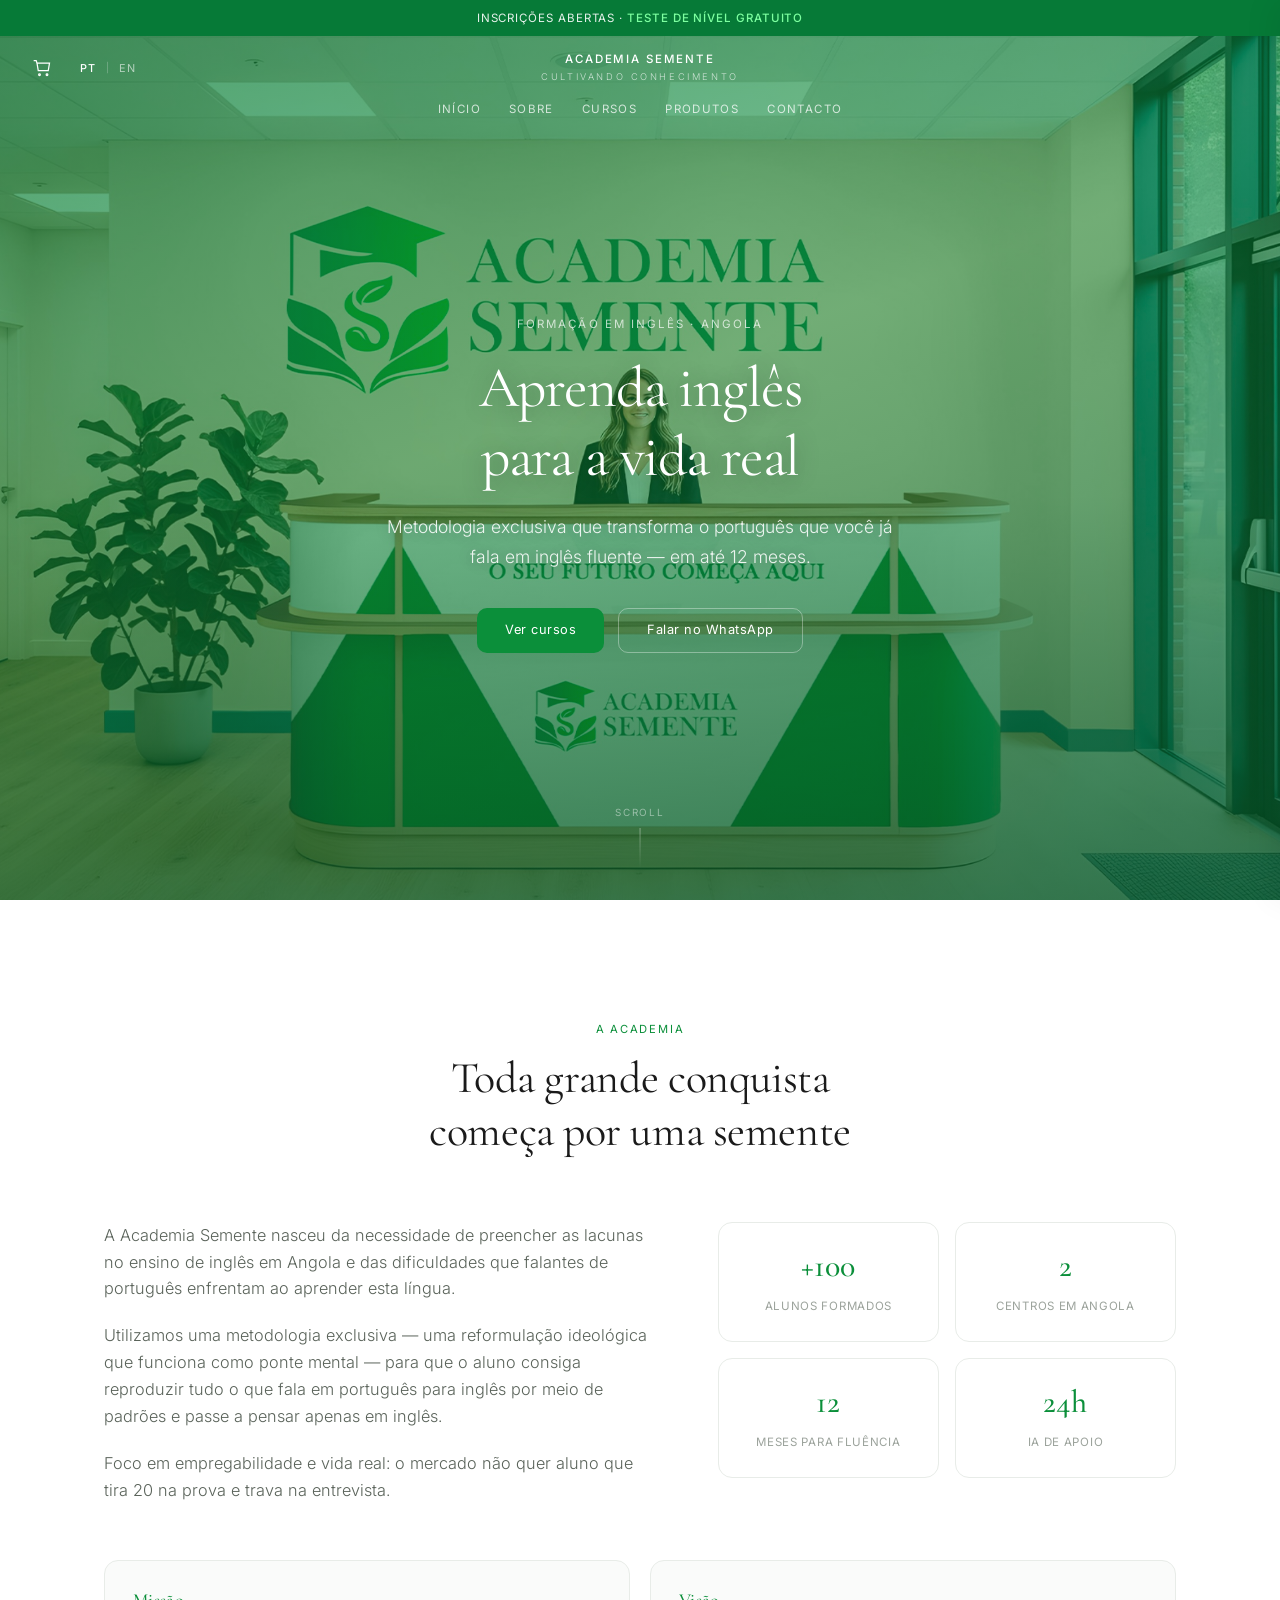
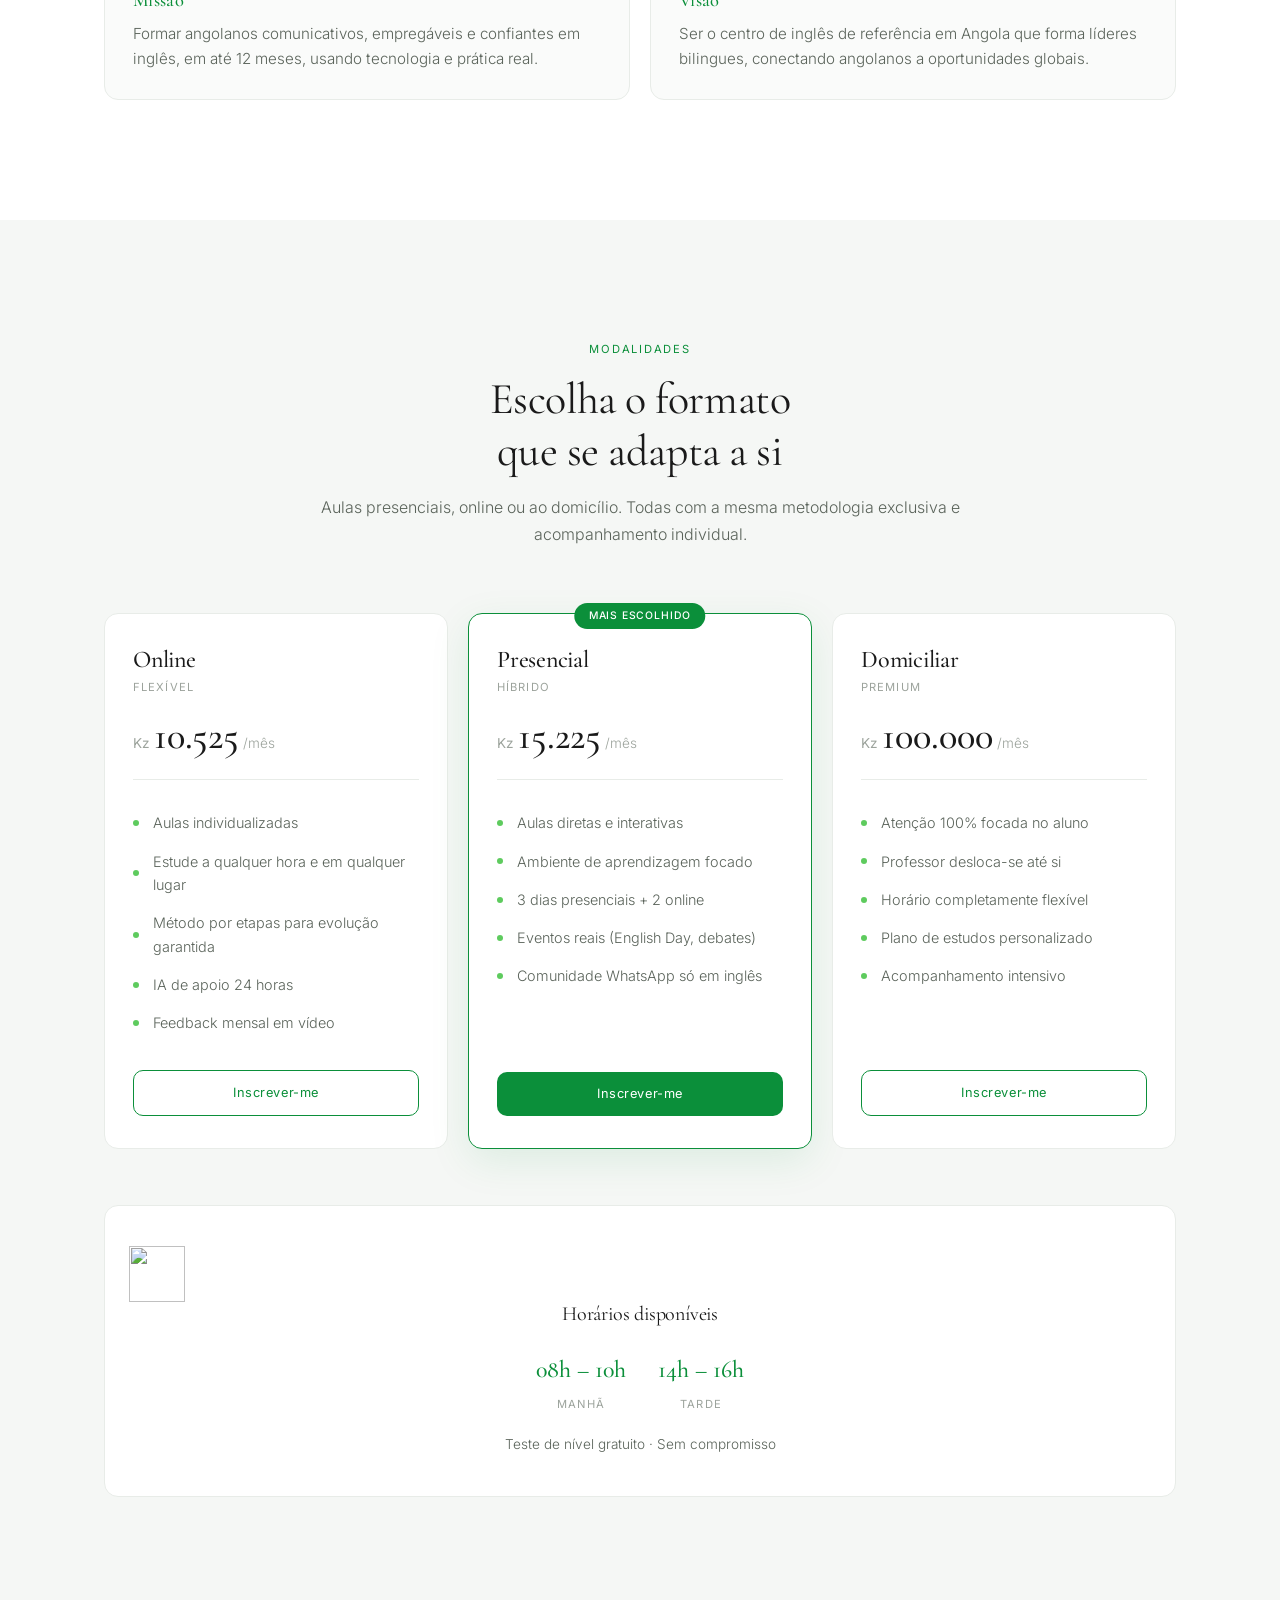
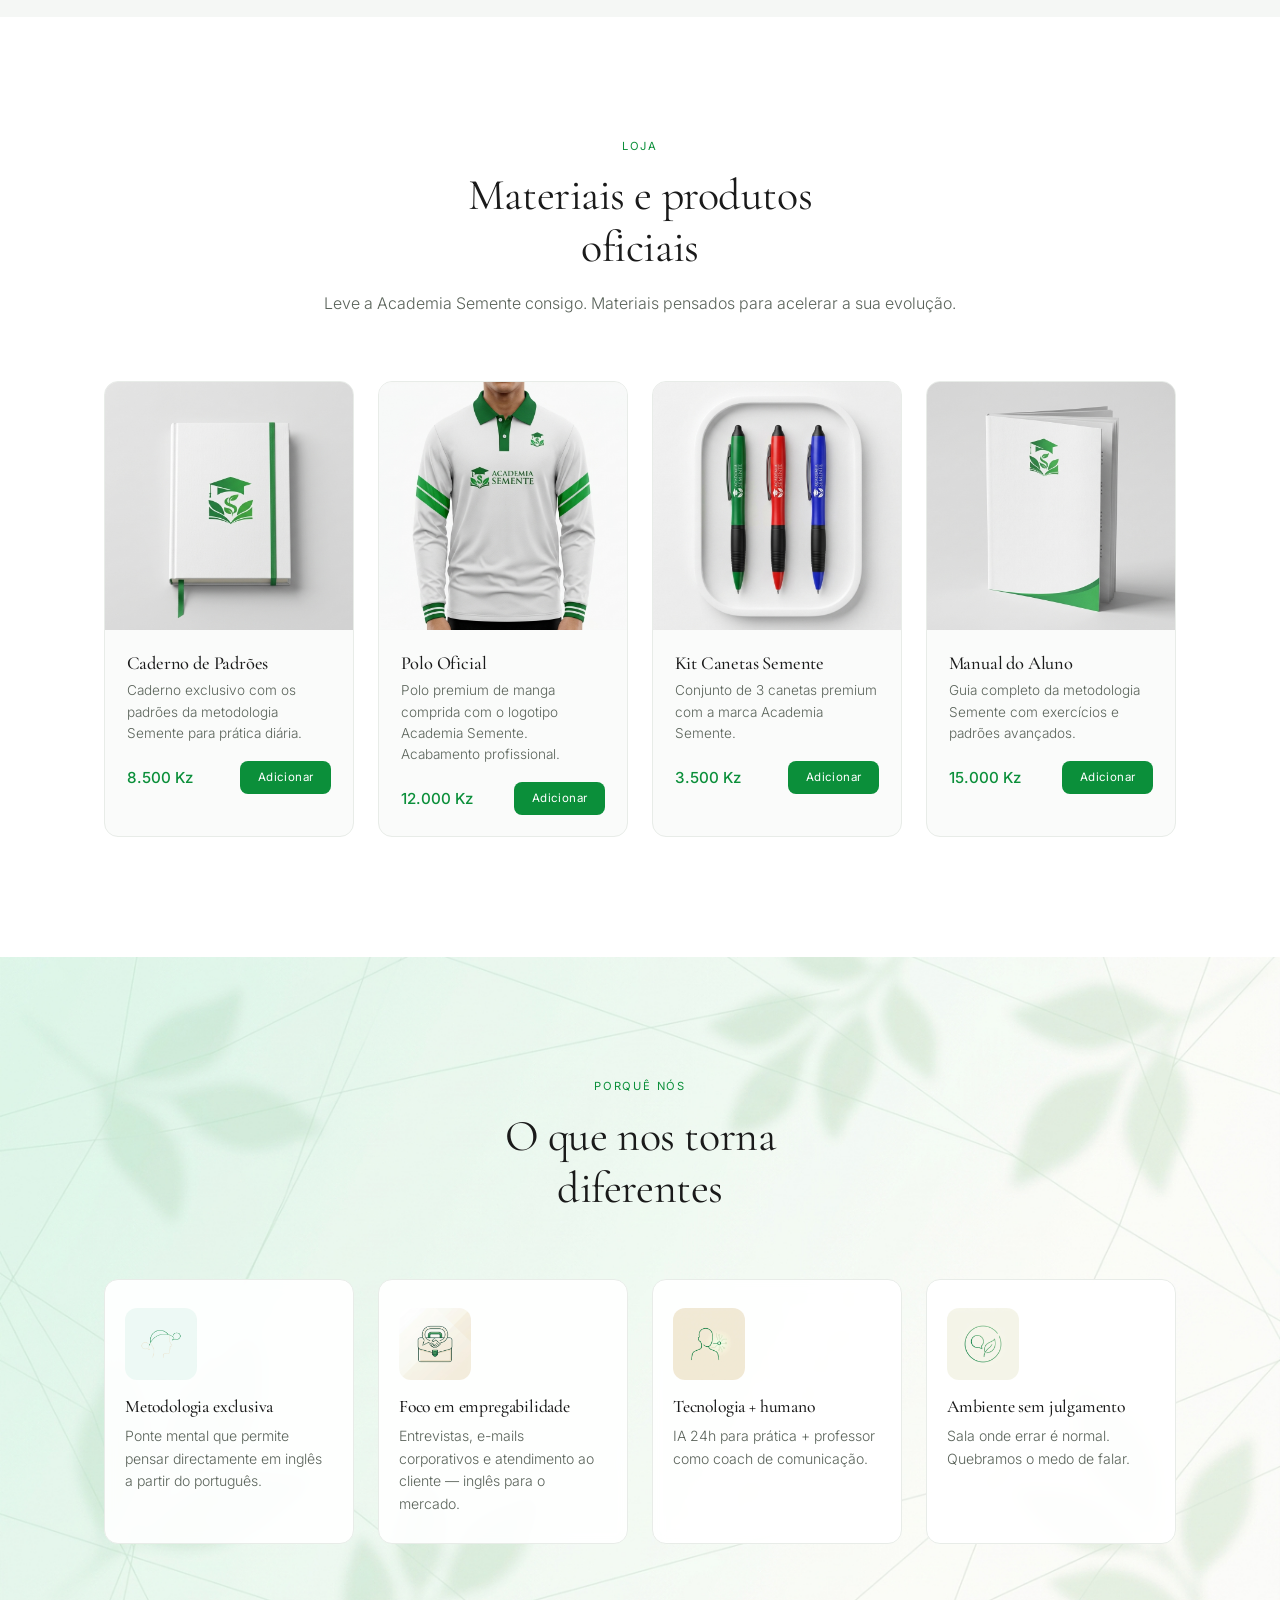
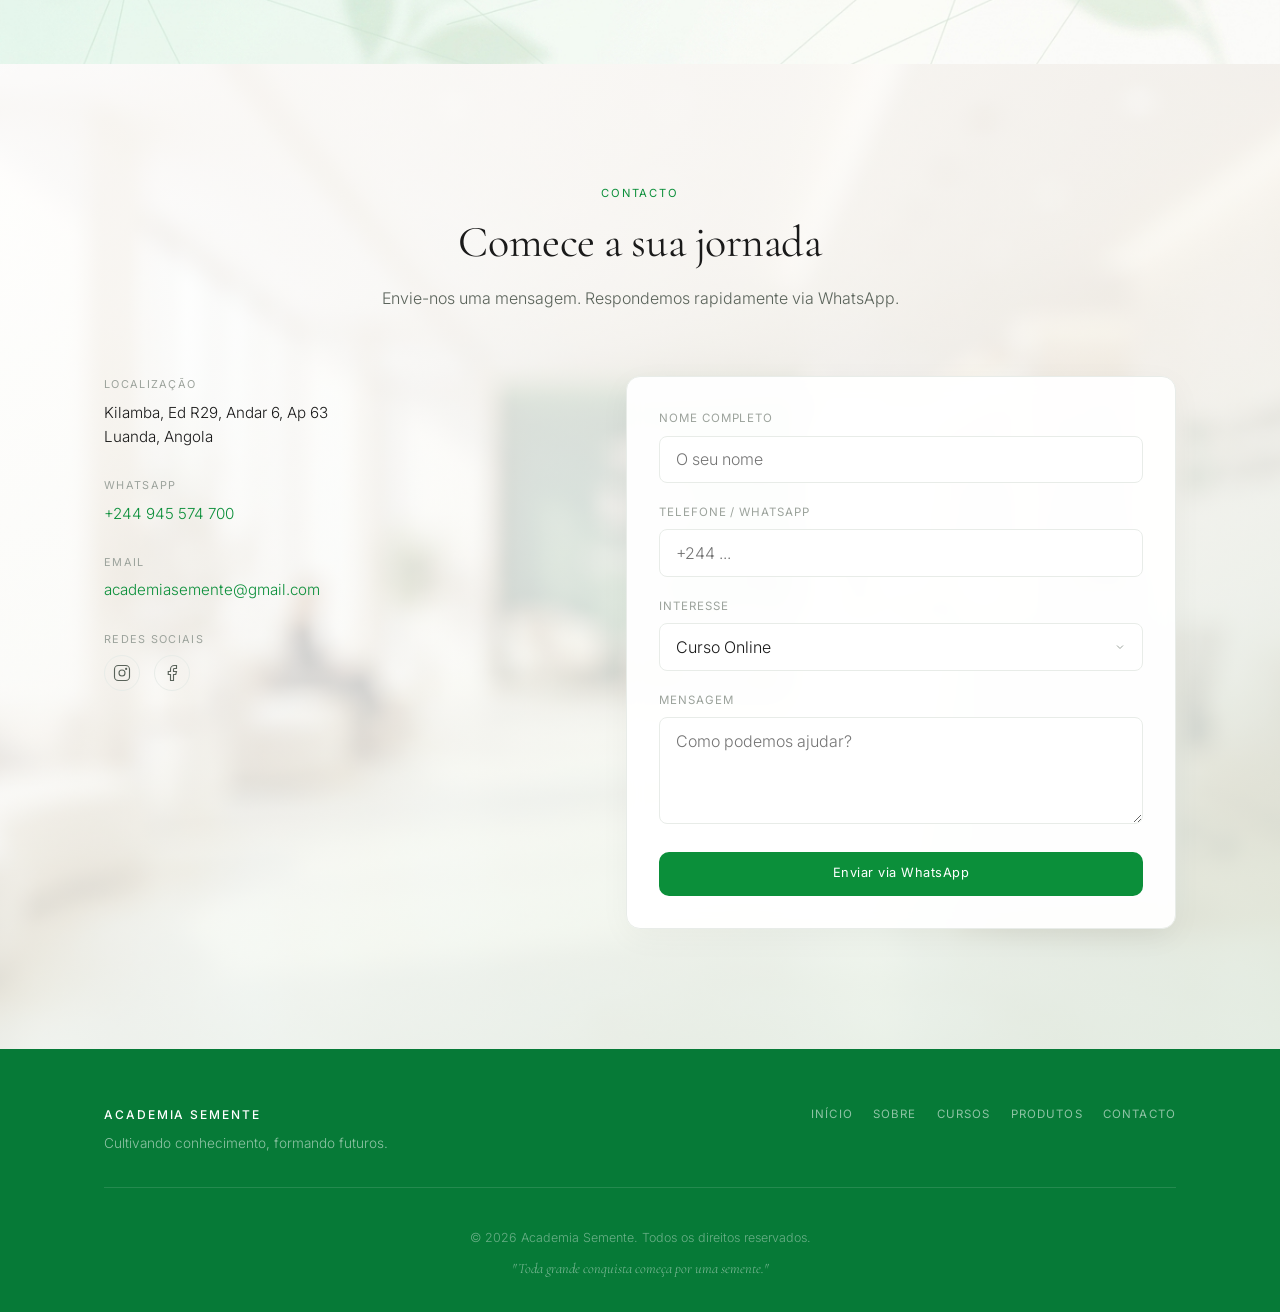
==== academia-semente-website/index.html @ 5f830315 "Add files via upload" ====
<!DOCTYPE html>
<html lang="pt">
<head>
  <meta charset="UTF-8">
  <meta name="viewport" content="width=device-width, initial-scale=1.0">
  <meta name="description" content="Academia Semente — Formação em Inglês em Angola. Cursos presenciais, online e domiciliares. Metodologia exclusiva para angolanos.">
  <meta name="keywords" content="inglês Angola, academia semente, aprender inglês, cursos de inglês Luanda, Kilamba">
  <title>Academia Semente | Inglês para a vida real</title>
  
  <!-- Fonts -->
  <link rel="preconnect" href="https://fonts.googleapis.com">
  <link rel="preconnect" href="https://fonts.gstatic.com" crossorigin>
  <link href="https://fonts.googleapis.com/css2?family=Cormorant+Garamond:ital,wght@0,300;0,400;0,500;0,600;1,400&family=Inter:wght@300;400;500;600&display=swap" rel="stylesheet">
  
  <link rel="stylesheet" href="css/styles.css">
  <link rel="icon" href="data:image/svg+xml,<svg xmlns='http://www.w3.org/2000/svg' viewBox='0 0 100 100'><text y='.9em' font-size='90'>🌱</text></svg>">
</head>
<body>
  <!-- ========== ANNOUNCEMENT BAR ========== -->
  <div class="announce-bar" id="announceBar">
    <a href="#cursos" class="announce-link">
      <span data-i18n="announce">Inscrições abertas</span> · <span class="announce-accent" data-i18n="announceAccent">Teste de nível gratuito</span>
    </a>
  </div>

  <!-- ========== HEADER ========== -->
  <header class="site-header" id="siteHeader">
    <div class="header-inner">
      <!-- Mobile hamburger -->
      <button class="hamburger" id="hamburger" aria-label="Menu" aria-expanded="false">
        <span class="ham-line"></span>
        <span class="ham-line"></span>
        <span class="ham-line"></span>
      </button>

      <!-- Brand (centered) -->
      <a href="#inicio" class="brand">
        <span class="brand-name">ACADEMIA SEMENTE</span>
        <span class="brand-tagline" data-i18n="tagline">Cultivando conhecimento</span>
      </a>

      <!-- Right actions: cart + language -->
      <div class="header-actions">
        <button class="cart-btn" id="cartBtn" aria-label="Carrinho">
          <svg width="20" height="20" viewBox="0 0 24 24" fill="none" stroke="currentColor" stroke-width="1.5">
            <path d="M6 6h15l-1.5 9h-12z"/>
            <circle cx="9" cy="20" r="1"/>
            <circle cx="18" cy="20" r="1"/>
            <path d="M6 6L5 3H2"/>
          </svg>
          <span class="cart-count" id="cartCount">0</span>
        </button>
        <div class="lang-toggle">
          <button class="lang-btn active" data-lang="pt" aria-label="Português">PT</button>
          <span class="lang-divider">|</span>
          <button class="lang-btn" data-lang="en" aria-label="English">EN</button>
        </div>
      </div>
    </div>

    <!-- Desktop Navigation (below brand) -->
    <nav class="desktop-nav" id="desktopNav">
      <a href="#inicio" data-i18n="navHome">Início</a>
      <a href="#sobre" data-i18n="navAbout">Sobre</a>
      <a href="#cursos" data-i18n="navCourses">Cursos</a>
      <a href="#produtos" data-i18n="navProducts">Produtos</a>
      <a href="#contacto" data-i18n="navContact">Contacto</a>
    </nav>
  </header>

  <!-- ========== MOBILE DRAWER ========== -->
  <div class="drawer-overlay" id="drawerOverlay"></div>
  <aside class="mobile-drawer" id="mobileDrawer" aria-hidden="true">
    <div class="drawer-header">
      <span class="drawer-brand">ACADEMIA SEMENTE</span>
      <button class="drawer-close" id="drawerClose" aria-label="Fechar">
        <svg width="20" height="20" viewBox="0 0 24 24" fill="none" stroke="currentColor" stroke-width="1.5">
          <path d="M18 6L6 18M6 6l12 12"/>
        </svg>
      </button>
    </div>
    <nav class="drawer-nav">
      <a href="#inicio" data-i18n="navHome">Início</a>
      <a href="#sobre" data-i18n="navAbout">Sobre</a>
      <a href="#cursos" data-i18n="navCourses">Cursos</a>
      <a href="#produtos" data-i18n="navProducts">Produtos</a>
      <a href="#contacto" data-i18n="navContact">Contacto</a>
    </nav>
    <div class="drawer-footer">
      <a href="https://wa.me/244945574700" target="_blank" rel="noopener" class="drawer-whatsapp">
        <svg width="16" height="16" viewBox="0 0 24 24" fill="currentColor"><path d="M17.472 14.382c-.297-.149-1.758-.867-2.03-.967-.273-.099-.471-.148-.67.15-.197.297-.767.966-.94 1.164-.173.199-.347.223-.644.075-.297-.15-1.255-.463-2.39-1.475-.883-.788-1.48-1.761-1.653-2.059-.173-.297-.018-.458.13-.606.134-.133.298-.347.446-.52.149-.174.198-.298.298-.497.099-.198.05-.371-.025-.52-.075-.149-.669-1.612-.916-2.207-.242-.579-.487-.5-.669-.51-.173-.008-.371-.01-.57-.01-.198 0-.52.074-.792.372-.272.297-1.04 1.016-1.04 2.479 0 1.462 1.065 2.875 1.213 3.074.149.198 2.096 3.2 5.077 4.487.709.306 1.262.489 1.694.625.712.227 1.36.195 1.871.118.571-.085 1.758-.719 2.006-1.413.248-.694.248-1.289.173-1.413-.074-.124-.272-.198-.57-.347z"/><path d="M12 0C5.373 0 0 5.373 0 12c0 2.625.846 5.059 2.284 7.034L.789 23.512a.5.5 0 00.605.654l4.69-1.494A11.94 11.94 0 0012 24c6.627 0 12-5.373 12-12S18.627 0 12 0zm0 22c-2.39 0-4.605-.75-6.44-2.03l-.46-.3-3.04.97.96-3.15-.32-.48A9.96 9.96 0 012 12C2 6.477 6.477 2 12 2s10 4.477 10 10-4.477 10-10 10z"/></svg>
        WhatsApp
      </a>
    </div>
  </aside>

  <main>
    <!-- ========== HERO ========== -->
    <section class="hero" id="inicio">
      <div class="hero-bg"></div>
      <div class="hero-overlay"></div>
      <div class="hero-inner">
        <div class="hero-content">
          <p class="hero-eyebrow" data-i18n="heroEyebrow">Formação em Inglês · Angola</p>
          <h1 class="hero-title" data-i18n="heroTitle">Aprenda inglês<br>para a vida real</h1>
          <p class="hero-subtitle" data-i18n="heroSubtitle">Metodologia exclusiva que transforma o português que você já fala em inglês fluente — em até 12 meses.</p>
          <div class="hero-cta">
            <a href="#cursos" class="btn btn-primary" data-i18n="heroCta">Ver cursos</a>
            <a href="https://wa.me/244945574700?text=Olá! Gostaria de saber mais sobre os cursos da Academia Semente." target="_blank" rel="noopener" class="btn btn-ghost" data-i18n="heroCta2">Falar no WhatsApp</a>
          </div>
        </div>
      </div>
      <div class="hero-scroll">
        <span data-i18n="scroll">Scroll</span>
        <div class="scroll-line"></div>
      </div>
    </section>

    <!-- ========== SOBRE ========== -->
    <section class="section sobre" id="sobre">
      <div class="container">
        <div class="section-header">
          <p class="section-eyebrow" data-i18n="aboutEyebrow">A Academia</p>
          <h2 class="section-title" data-i18n="aboutTitle">Toda grande conquista<br>começa por uma semente</h2>
        </div>

        <div class="sobre-grid">
          <div class="sobre-text">
            <p data-i18n="aboutP1">A Academia Semente nasceu da necessidade de preencher as lacunas no ensino de inglês em Angola e das dificuldades que falantes de português enfrentam ao aprender esta língua.</p>
            <p data-i18n="aboutP2">Utilizamos uma metodologia exclusiva — uma reformulação ideológica que funciona como ponte mental — para que o aluno consiga reproduzir tudo o que fala em português para inglês por meio de padrões e passe a pensar apenas em inglês.</p>
            <p data-i18n="aboutP3">Foco em empregabilidade e vida real: o mercado não quer aluno que tira 20 na prova e trava na entrevista.</p>
          </div>
          <div class="sobre-stats">
            <div class="stat-card">
              <span class="stat-number">+100</span>
              <span class="stat-label" data-i18n="statStudents">Alunos formados</span>
            </div>
            <div class="stat-card">
              <span class="stat-number">2</span>
              <span class="stat-label" data-i18n="statCenters">Centros em Angola</span>
            </div>
            <div class="stat-card">
              <span class="stat-number">12</span>
              <span class="stat-label" data-i18n="statMonths">Meses para fluência</span>
            </div>
            <div class="stat-card">
              <span class="stat-number">24h</span>
              <span class="stat-label" data-i18n="statAI">IA de apoio</span>
            </div>
          </div>
        </div>

        <div class="mission-vision">
          <div class="mv-card">
            <h3 data-i18n="missionTitle">Missão</h3>
            <p data-i18n="missionText">Formar angolanos comunicativos, empregáveis e confiantes em inglês, em até 12 meses, usando tecnologia e prática real.</p>
          </div>
          <div class="mv-card">
            <h3 data-i18n="visionTitle">Visão</h3>
            <p data-i18n="visionText">Ser o centro de inglês de referência em Angola que forma líderes bilingues, conectando angolanos a oportunidades globais.</p>
          </div>
        </div>
      </div>
    </section>

    <!-- ========== CURSOS / PREÇOS ========== -->
    <section class="section cursos" id="cursos">
      <div class="container">
        <div class="section-header">
          <p class="section-eyebrow" data-i18n="coursesEyebrow">Modalidades</p>
          <h2 class="section-title" data-i18n="coursesTitle">Escolha o formato<br>que se adapta a si</h2>
          <p class="section-desc" data-i18n="coursesDesc">Aulas presenciais, online ou ao domicílio. Todas com a mesma metodologia exclusiva e acompanhamento individual.</p>
        </div>

        <div class="pricing-grid">
          <!-- Online -->
          <article class="price-card">
            <div class="price-header">
              <h3 data-i18n="onlineTitle">Online</h3>
              <p class="price-tag" data-i18n="onlineTag">Flexível</p>
            </div>
            <div class="price-amount">
              <span class="currency">Kz</span>
              <span class="value">10.525</span>
              <span class="period" data-i18n="perMonth">/mês</span>
            </div>
            <ul class="price-features">
              <li data-i18n="onlineF1">Aulas individualizadas</li>
              <li data-i18n="onlineF2">Estude a qualquer hora e em qualquer lugar</li>
              <li data-i18n="onlineF3">Método por etapas para evolução garantida</li>
              <li data-i18n="onlineF4">IA de apoio 24 horas</li>
              <li data-i18n="onlineF5">Feedback mensal em vídeo</li>
            </ul>
            <a href="#contacto" class="btn btn-outline enroll-btn" data-course="Online" data-i18n="enrollBtn">Inscrever-me</a>
          </article>

          <!-- Presencial (featured) -->
          <article class="price-card featured">
            <div class="price-badge" data-i18n="popular">Mais escolhido</div>
            <div class="price-header">
              <h3 data-i18n="presencialTitle">Presencial</h3>
              <p class="price-tag" data-i18n="presencialTag">Híbrido</p>
            </div>
            <div class="price-amount">
              <span class="currency">Kz</span>
              <span class="value">15.225</span>
              <span class="period" data-i18n="perMonth">/mês</span>
            </div>
            <ul class="price-features">
              <li data-i18n="presencialF1">Aulas diretas e interativas</li>
              <li data-i18n="presencialF2">Ambiente de aprendizagem focado</li>
              <li data-i18n="presencialF3">3 dias presenciais + 2 online</li>
              <li data-i18n="presencialF4">Eventos reais (English Day, debates)</li>
              <li data-i18n="presencialF5">Comunidade WhatsApp só em inglês</li>
            </ul>
            <a href="#contacto" class="btn btn-primary enroll-btn" data-course="Presencial" data-i18n="enrollBtn">Inscrever-me</a>
          </article>

          <!-- Domiciliar -->
          <article class="price-card">
            <div class="price-header">
              <h3 data-i18n="domiciliarTitle">Domiciliar</h3>
              <p class="price-tag" data-i18n="domiciliarTag">Premium</p>
            </div>
            <div class="price-amount">
              <span class="currency">Kz</span>
              <span class="value">100.000</span>
              <span class="period" data-i18n="perMonth">/mês</span>
            </div>
            <ul class="price-features">
              <li data-i18n="domiciliarF1">Atenção 100% focada no aluno</li>
              <li data-i18n="domiciliarF2">Professor desloca-se até si</li>
              <li data-i18n="domiciliarF3">Horário completamente flexível</li>
              <li data-i18n="domiciliarF4">Plano de estudos personalizado</li>
              <li data-i18n="domiciliarF5">Acompanhamento intensivo</li>
            </ul>
            <a href="#contacto" class="btn btn-outline enroll-btn" data-course="Domiciliar" data-i18n="enrollBtn">Inscrever-me</a>
          </article>
        </div>

        <div class="horarios">
          <div class="horarios-header">
            <div class="horarios-icon">
              <img src="assets/icons/horarios.jpg" alt="" width="56" height="56" loading="lazy">
            </div>
            <h3 data-i18n="schedulesTitle">Horários disponíveis</h3>
          </div>
          <div class="horarios-list">
            <div class="horario-item">
              <span class="horario-time">08h – 10h</span>
              <span class="horario-label" data-i18n="morning">Manhã</span>
            </div>
            <div class="horario-item">
              <span class="horario-time">14h – 16h</span>
              <span class="horario-label" data-i18n="afternoon">Tarde</span>
            </div>
          </div>
          <p class="teste-gratis" data-i18n="freeTest">Teste de nível gratuito · Sem compromisso</p>
        </div>
      </div>
    </section>

    <!-- ========== PRODUTOS FÍSICOS ========== -->
    <section class="section produtos" id="produtos">
      <div class="container">
        <div class="section-header">
          <p class="section-eyebrow" data-i18n="productsEyebrow">Loja</p>
          <h2 class="section-title" data-i18n="productsTitle">Materiais e produtos<br>oficiais</h2>
          <p class="section-desc" data-i18n="productsDesc">Leve a Academia Semente consigo. Materiais pensados para acelerar a sua evolução.</p>
        </div>

        <div class="products-grid">
          <article class="product-card" data-id="caderno" data-name="Caderno de Padrões" data-price="8500" data-name-en="Patterns Notebook">
            <div class="product-image">
              <img src="assets/products/caderno.jpg" alt="Caderno de Padrões Academia Semente" loading="lazy">
            </div>
            <div class="product-info">
              <h3 data-i18n="prod1Title">Caderno de Padrões</h3>
              <p data-i18n="prod1Desc">Caderno exclusivo com os padrões da metodologia Semente para prática diária.</p>
              <div class="product-price">
                <span class="price">8.500 Kz</span>
                <button type="button" class="btn btn-sm add-to-cart" data-i18n="buyBtn">Adicionar</button>
              </div>
            </div>
          </article>

          <article class="product-card" data-id="polo" data-name="Polo Oficial" data-price="12000" data-name-en="Official Polo">
            <div class="product-image">
              <img src="assets/products/polo-front.jpg" alt="Polo Oficial Academia Semente" loading="lazy">
            </div>
            <div class="product-info">
              <h3 data-i18n="prod2Title">Polo Oficial</h3>
              <p data-i18n="prod2Desc">Polo premium de manga comprida com o logotipo Academia Semente. Acabamento profissional.</p>
              <div class="product-price">
                <span class="price">12.000 Kz</span>
                <button type="button" class="btn btn-sm add-to-cart" data-i18n="buyBtn">Adicionar</button>
              </div>
            </div>
          </article>

          <article class="product-card" data-id="canetas" data-name="Kit Canetas Semente" data-price="3500" data-name-en="Semente Pen Kit">
            <div class="product-image">
              <img src="assets/products/canetas.jpg" alt="Kit Canetas Academia Semente" loading="lazy">
            </div>
            <div class="product-info">
              <h3 data-i18n="prod3Title">Kit Canetas Semente</h3>
              <p data-i18n="prod3Desc">Conjunto de 3 canetas premium com a marca Academia Semente.</p>
              <div class="product-price">
                <span class="price">3.500 Kz</span>
                <button type="button" class="btn btn-sm add-to-cart" data-i18n="buyBtn">Adicionar</button>
              </div>
            </div>
          </article>

          <article class="product-card" data-id="manual" data-name="Manual do Aluno" data-price="15000" data-name-en="Student Manual">
            <div class="product-image">
              <img src="assets/products/manual.jpg" alt="Manual do Aluno Academia Semente" loading="lazy">
            </div>
            <div class="product-info">
              <h3 data-i18n="prod4Title">Manual do Aluno</h3>
              <p data-i18n="prod4Desc">Guia completo da metodologia Semente com exercícios e padrões avançados.</p>
              <div class="product-price">
                <span class="price">15.000 Kz</span>
                <button type="button" class="btn btn-sm add-to-cart" data-i18n="buyBtn">Adicionar</button>
              </div>
            </div>
          </article>
        </div>
      </div>
    </section>

    <!-- ========== DIFERENCIAIS ========== -->
    <section class="section diferenciais">
      <div class="diferenciais-bg" aria-hidden="true"></div>
      <div class="container">
        <div class="section-header">
          <p class="section-eyebrow" data-i18n="diffEyebrow">Porquê nós</p>
          <h2 class="section-title" data-i18n="diffTitle">O que nos torna<br>diferentes</h2>
        </div>

        <div class="diff-grid">
          <div class="diff-item">
            <div class="diff-icon">
              <img src="assets/icons/metodologia.jpg" alt="" loading="lazy" width="80" height="80">
            </div>
            <h3 data-i18n="diff1Title">Metodologia exclusiva</h3>
            <p data-i18n="diff1Text">Ponte mental que permite pensar directamente em inglês a partir do português.</p>
          </div>
          <div class="diff-item">
            <div class="diff-icon">
              <img src="assets/icons/empregabilidade.jpg" alt="" loading="lazy" width="80" height="80">
            </div>
            <h3 data-i18n="diff2Title">Foco em empregabilidade</h3>
            <p data-i18n="diff2Text">Entrevistas, e-mails corporativos e atendimento ao cliente — inglês para o mercado.</p>
          </div>
          <div class="diff-item">
            <div class="diff-icon">
              <img src="assets/icons/tecnologia.jpg" alt="" loading="lazy" width="80" height="80">
            </div>
            <h3 data-i18n="diff3Title">Tecnologia + humano</h3>
            <p data-i18n="diff3Text">IA 24h para prática + professor como coach de comunicação.</p>
          </div>
          <div class="diff-item">
            <div class="diff-icon">
              <img src="assets/icons/ambiente.jpg" alt="" loading="lazy" width="80" height="80">
            </div>
            <h3 data-i18n="diff4Title">Ambiente sem julgamento</h3>
            <p data-i18n="diff4Text">Sala onde errar é normal. Quebramos o medo de falar.</p>
          </div>
        </div>
      </div>
    </section>

    <!-- ========== CONTACTO ========== -->
    <section class="section contacto" id="contacto">
      <div class="contacto-bg" aria-hidden="true"></div>
      <div class="container">
        <div class="section-header">
          <p class="section-eyebrow" data-i18n="contactEyebrow">Contacto</p>
          <h2 class="section-title" data-i18n="contactTitle">Comece a sua jornada</h2>
          <p class="section-desc" data-i18n="contactDesc">Envie-nos uma mensagem. Respondemos rapidamente via WhatsApp.</p>
        </div>

        <div class="contact-grid">
          <div class="contact-info">
            <div class="info-item">
              <span class="info-label" data-i18n="locationLabel">Localização</span>
              <p>Kilamba, Ed R29, Andar 6, Ap 63<br>Luanda, Angola</p>
            </div>
            <div class="info-item">
              <span class="info-label" data-i18n="phoneLabel">WhatsApp</span>
              <p><a href="https://wa.me/244945574700">+244 945 574 700</a></p>
            </div>
            <div class="info-item">
              <span class="info-label" data-i18n="emailLabel">Email</span>
              <p><a href="mailto:academiasemente@gmail.com">academiasemente@gmail.com</a></p>
            </div>
            <div class="info-item">
              <span class="info-label" data-i18n="socialLabel">Redes sociais</span>
              <div class="social-links">
                <a href="https://www.instagram.com/academiasemente" target="_blank" rel="noopener" aria-label="Instagram">
                  <svg width="18" height="18" viewBox="0 0 24 24" fill="none" stroke="currentColor" stroke-width="1.5"><rect x="2" y="2" width="20" height="20" rx="5"/><circle cx="12" cy="12" r="4"/><circle cx="17.5" cy="6.5" r="1.5" fill="currentColor" stroke="none"/></svg>
                </a>
                <a href="https://www.facebook.com/profile.php?id=61584786747541" target="_blank" rel="noopener" aria-label="Facebook">
                  <svg width="18" height="18" viewBox="0 0 24 24" fill="none" stroke="currentColor" stroke-width="1.5"><path d="M18 2h-3a5 5 0 00-5 5v3H7v4h3v8h4v-8h3l1-4h-4V7a1 1 0 011-1h3z"/></svg>
                </a>
              </div>
            </div>
          </div>

          <form class="contact-form" id="contactForm">
            <div class="form-group">
              <label for="name" data-i18n="formName">Nome completo</label>
              <input type="text" id="name" name="name" required placeholder="O seu nome" data-i18n-placeholder="formNamePh">
            </div>
            <div class="form-group">
              <label for="phone" data-i18n="formPhone">Telefone / WhatsApp</label>
              <input type="tel" id="phone" name="phone" required placeholder="+244 ..." data-i18n-placeholder="formPhonePh">
            </div>
            <div class="form-group">
              <label for="interest" data-i18n="formInterest">Interesse</label>
              <select id="interest" name="interest">
                <option value="Online" data-i18n="optOnline">Curso Online</option>
                <option value="Presencial" data-i18n="optPresencial">Curso Presencial</option>
                <option value="Domiciliar" data-i18n="optDomiciliar">Curso Domiciliar</option>
                <option value="Produtos" data-i18n="optProducts">Produtos / Materiais</option>
                <option value="Outro" data-i18n="optOther">Outro</option>
              </select>
            </div>
            <div class="form-group">
              <label for="message" data-i18n="formMessage">Mensagem</label>
              <textarea id="message" name="message" rows="4" placeholder="Como podemos ajudar?" data-i18n-placeholder="formMessagePh"></textarea>
            </div>
            <button type="submit" class="btn btn-primary btn-full" data-i18n="formSubmit">Enviar via WhatsApp</button>
          </form>
        </div>
      </div>
    </section>
  </main>

  <!-- ========== FOOTER ========== -->
  <footer class="site-footer">
    <div class="container">
      <div class="footer-top">
        <div class="footer-brand">
          <span class="footer-name">ACADEMIA SEMENTE</span>
          <p data-i18n="footerTag">Cultivando conhecimento, formando futuros.</p>
        </div>
        <div class="footer-links">
          <a href="#inicio" data-i18n="navHome">Início</a>
          <a href="#sobre" data-i18n="navAbout">Sobre</a>
          <a href="#cursos" data-i18n="navCourses">Cursos</a>
          <a href="#produtos" data-i18n="navProducts">Produtos</a>
          <a href="#contacto" data-i18n="navContact">Contacto</a>
        </div>
      </div>
      <div class="footer-bottom">
        <p>© <span id="year"></span> Academia Semente. <span data-i18n="rights">Todos os direitos reservados.</span></p>
        <p class="footer-motto">"Toda grande conquista começa por uma semente."</p>
      </div>
    </div>
  </footer>

  <!-- ========== CART DRAWER (right) ========== -->
  <div class="cart-overlay" id="cartOverlay"></div>
  <aside class="cart-drawer" id="cartDrawer" aria-hidden="true">
    <div class="cart-header">
      <h3 data-i18n="cartTitle">Carrinho</h3>
      <button class="cart-close" id="cartClose" aria-label="Fechar">
        <svg width="20" height="20" viewBox="0 0 24 24" fill="none" stroke="currentColor" stroke-width="1.5">
          <path d="M18 6L6 18M6 6l12 12"/>
        </svg>
      </button>
    </div>
    <div class="cart-body" id="cartBody">
      <p class="cart-empty" data-i18n="cartEmpty">O seu carrinho está vazio.</p>
    </div>
    <div class="cart-footer" id="cartFooter" hidden>
      <div class="cart-total-row">
        <span data-i18n="cartTotal">Total</span>
        <strong id="cartTotal">0 Kz</strong>
      </div>
      <button type="button" class="btn btn-outline btn-full cart-clear" id="cartClear" data-i18n="cartClear">Limpar tudo</button>
      <button type="button" class="btn btn-primary btn-full" id="cartCheckout" data-i18n="cartCheckout">Finalizar no WhatsApp</button>
    </div>
  </aside>

  <script src="js/main.js"></script>
</body>
</html>
---- academia-semente-website/css/styles.css ----
/* ============================================
   ACADEMIA SEMENTE — Luxury Education Website
   Thin lines · Generous space · Light type
   ============================================ */

:root {
  /* Brand palette */
  --green-primary: #0B8F3A;
  --green-secondary: #19B51A;
  --green-dark: #067A37;
  --green-soft: #e8f5ec;
  --black: #1A1A1A;
  --white: #FFFFFF;
  --off-white: #FAFBFA;
  --gray-100: #F5F7F5;
  --gray-200: #E8ECE8;
  --gray-400: #9CA39C;
  --gray-600: #5A635A;
  --gray-800: #2D332D;

  /* Surfaces */
  --surface: #FFFFFF;
  --surface-elevated: #FFFFFF;
  --text: #1A1A1A;
  --text-soft: #5A635A;
  --text-muted: #9CA39C;
  --accent: #0B8F3A;
  --accent-hover: #067A37;

  /* Layout */
  --header-height: 72px;
  --announce-height: 36px;
  --radius: 14px;
  --radius-btn: 10px;
  --max-width: 1120px;
  --section-pad: clamp(4.5rem, 10vw, 7.5rem);

  /* Transitions */
  --ease: cubic-bezier(0.25, 0.1, 0.25, 1);
  --trans: 0.3s var(--ease);
}

/* Reset & Base */
*, *::before, *::after {
  box-sizing: border-box;
  margin: 0;
  padding: 0;
}

html {
  scroll-behavior: smooth;
  font-size: 16px;
  -webkit-font-smoothing: antialiased;
  -moz-osx-font-smoothing: grayscale;
}

body {
  font-family: 'Inter', system-ui, -apple-system, sans-serif;
  font-weight: 400;
  font-size: 1rem;
  line-height: 1.65;
  color: var(--text);
  background: var(--off-white);
  overflow-x: hidden;
}

body.drawer-open {
  overflow: hidden;
}

img { max-width: 100%; display: block; }
a { color: inherit; text-decoration: none; }
ul { list-style: none; }
button, input, select, textarea {
  font-family: inherit;
  font-size: inherit;
  border: none;
  background: none;
  outline: none;
}

/* Typography */
h1, h2, h3, h4 {
  font-family: 'Cormorant Garamond', Georgia, serif;
  font-weight: 400;
  line-height: 1.2;
  letter-spacing: -0.01em;
}

.container {
  width: 100%;
  max-width: var(--max-width);
  margin: 0 auto;
  padding: 0 1.5rem;
}

/* ========== ANNOUNCEMENT BAR ========== */
.announce-bar {
  position: fixed;
  top: 0;
  left: 0;
  right: 0;
  height: var(--announce-height);
  background: var(--green-dark);
  color: var(--white);
  z-index: 1001;
  display: flex;
  align-items: center;
  justify-content: center;
  transition: transform 0.35s var(--ease);
}

.announce-bar.hidden {
  transform: translateY(-100%);
}

.announce-link {
  font-size: 0.72rem;
  font-weight: 400;
  letter-spacing: 0.08em;
  text-transform: uppercase;
  color: rgba(255,255,255,0.9);
  transition: color var(--trans);
}

.announce-link:hover {
  color: var(--white);
}

.announce-accent {
  color: #7dffa0;
  font-weight: 500;
}

/* ========== HEADER ========== */
.site-header {
  position: fixed;
  top: var(--announce-height);
  left: 0;
  right: 0;
  z-index: 1000;
  transition: top 0.35s var(--ease), background 0.3s var(--ease), border-color 0.3s var(--ease), box-shadow 0.3s var(--ease);
}

.site-header.scrolled {
  top: 0;
  background: rgba(255, 255, 255, 0.95);
  backdrop-filter: blur(14px);
  -webkit-backdrop-filter: blur(14px);
  border-bottom: 1px solid var(--gray-200);
  box-shadow: 0 1px 16px rgba(0,0,0,0.05);
}

.site-header.scrolled .brand-name {
  color: var(--text);
}

.site-header.scrolled .brand-tagline {
  color: var(--gray-600);
}

.site-header.scrolled .desktop-nav a {
  color: var(--gray-600);
}

.site-header.scrolled .desktop-nav a:hover {
  color: var(--accent);
}

.site-header.scrolled .lang-btn {
  color: var(--gray-600);
}

.site-header.scrolled .lang-btn.active {
  color: var(--accent);
}

.site-header.scrolled .lang-divider {
  color: var(--gray-400);
}

.site-header.scrolled .ham-line {
  background: var(--text);
}

.site-header.scrolled .cart-btn {
  color: var(--text);
}

.site-header.scrolled .cart-count {
  background: var(--accent);
  color: var(--white);
}

.header-inner {
  display: flex;
  align-items: center;
  justify-content: space-between;
  height: var(--header-height);
  padding: 0 1.5rem;
  max-width: 1400px;
  margin: 0 auto;
  position: relative;
}

/* Brand — centered */
.brand {
  position: absolute;
  left: 50%;
  transform: translateX(-50%);
  display: flex;
  flex-direction: column;
  align-items: center;
  text-align: center;
  transition: color var(--trans);
}

.brand-name {
  font-family: 'Inter', sans-serif;
  font-size: 0.72rem;
  font-weight: 500;
  letter-spacing: 0.16em;
  text-transform: uppercase;
  color: var(--white);
  line-height: 1.3;
}

.brand-tagline {
  font-family: 'Inter', sans-serif;
  font-size: 0.58rem;
  font-weight: 300;
  letter-spacing: 0.28em;
  text-transform: uppercase;
  color: rgba(255,255,255,0.7);
  margin-top: 2px;
}

/* Hamburger */
.hamburger {
  display: flex;
  flex-direction: column;
  justify-content: center;
  gap: 5px;
  width: 28px;
  height: 28px;
  cursor: pointer;
  z-index: 10;
  padding: 0;
}

.ham-line {
  display: block;
  width: 20px;
  height: 1.5px;
  background: var(--white);
  transition: transform 0.3s var(--ease), opacity 0.3s var(--ease), background 0.3s var(--ease);
  transform-origin: center;
}

.hamburger.active .ham-line:nth-child(1) {
  transform: translateY(6.5px) rotate(45deg);
}

.hamburger.active .ham-line:nth-child(2) {
  opacity: 0;
  transform: scaleX(0);
}

.hamburger.active .ham-line:nth-child(3) {
  transform: translateY(-6.5px) rotate(-45deg);
}

/* Header actions (cart + lang) */
.header-actions {
  display: flex;
  align-items: center;
  gap: 1rem;
  z-index: 10;
}

.cart-btn {
  position: relative;
  width: 36px;
  height: 36px;
  display: flex;
  align-items: center;
  justify-content: center;
  color: var(--white);
  cursor: pointer;
  transition: color var(--trans);
}

.cart-btn:hover {
  color: rgba(255,255,255,0.8);
}

.cart-count {
  position: absolute;
  top: 2px;
  right: 0;
  min-width: 16px;
  height: 16px;
  padding: 0 4px;
  border-radius: 8px;
  background: var(--green-secondary);
  color: var(--white);
  font-size: 0.6rem;
  font-weight: 500;
  display: flex;
  align-items: center;
  justify-content: center;
  line-height: 1;
  opacity: 0;
  transform: scale(0.6);
  transition: opacity 0.2s, transform 0.2s;
}

.cart-count.visible {
  opacity: 1;
  transform: scale(1);
}

/* Language toggle */
.lang-toggle {
  display: flex;
  align-items: center;
  gap: 6px;
}

.lang-btn {
  font-size: 0.68rem;
  font-weight: 400;
  letter-spacing: 0.1em;
  color: rgba(255,255,255,0.6);
  cursor: pointer;
  padding: 2px 4px;
  transition: color var(--trans);
}

.lang-btn.active {
  color: var(--white);
  font-weight: 500;
}

.lang-btn:hover {
  color: var(--white);
}

.lang-divider {
  font-size: 0.6rem;
  color: rgba(255,255,255,0.3);
}

/* Desktop Navigation */
.desktop-nav {
  display: none;
  justify-content: center;
  gap: 1.75rem;
  padding-bottom: 1rem;
  max-width: 1400px;
  margin: 0 auto;
}

.desktop-nav a {
  font-size: 0.72rem;
  font-weight: 400;
  letter-spacing: 0.12em;
  text-transform: uppercase;
  color: rgba(255,255,255,0.75);
  transition: color var(--trans);
  position: relative;
}

.desktop-nav a:hover {
  color: var(--white);
}

.site-header.scrolled .desktop-nav a {
  color: var(--gray-600);
}

.site-header.scrolled .desktop-nav a:hover {
  color: var(--accent);
}

@media (min-width: 900px) {
  .hamburger {
    display: none;
  }
  .desktop-nav {
    display: flex;
  }
  .header-inner {
    height: 64px;
  }
  .site-header {
    /* taller to accommodate nav below brand */
  }
}

/* ========== MOBILE DRAWER ========== */
.drawer-overlay {
  position: fixed;
  inset: 0;
  background: rgba(0,0,0,0.45);
  z-index: 1100;
  opacity: 0;
  visibility: hidden;
  transition: opacity 0.3s var(--ease), visibility 0.3s var(--ease);
}

.drawer-overlay.open {
  opacity: 1;
  visibility: visible;
}

.mobile-drawer {
  position: fixed;
  top: 0;
  left: 0;
  width: 85%;
  max-width: 320px;
  height: 100%;
  background: var(--surface);
  z-index: 1101;
  transform: translateX(-100%);
  transition: transform 0.35s var(--ease);
  display: flex;
  flex-direction: column;
  padding: 1.5rem;
  border-right: 1px solid var(--gray-200);
}

.mobile-drawer.open {
  transform: translateX(0);
}

.drawer-header {
  display: flex;
  justify-content: space-between;
  align-items: center;
  margin-bottom: 2.5rem;
  padding-bottom: 1rem;
  border-bottom: 1px solid var(--gray-200);
}

.drawer-brand {
  font-size: 0.7rem;
  font-weight: 500;
  letter-spacing: 0.14em;
  text-transform: uppercase;
  color: var(--text);
}

.drawer-close {
  width: 32px;
  height: 32px;
  display: flex;
  align-items: center;
  justify-content: center;
  color: var(--gray-600);
  cursor: pointer;
  transition: color var(--trans);
}

.drawer-close:hover {
  color: var(--text);
}

.drawer-nav {
  display: flex;
  flex-direction: column;
  gap: 0.25rem;
  flex: 1;
}

.drawer-nav a {
  font-size: 0.8rem;
  font-weight: 400;
  letter-spacing: 0.12em;
  text-transform: uppercase;
  color: var(--text);
  padding: 0.85rem 0;
  border-bottom: 1px solid var(--gray-100);
  transition: color var(--trans), padding-left var(--trans);
}

.drawer-nav a:hover {
  color: var(--accent);
  padding-left: 0.5rem;
}

.drawer-footer {
  padding-top: 1.5rem;
  border-top: 1px solid var(--gray-200);
}

.drawer-whatsapp {
  display: inline-flex;
  align-items: center;
  gap: 0.5rem;
  font-size: 0.75rem;
  font-weight: 400;
  letter-spacing: 0.06em;
  color: var(--accent);
  transition: color var(--trans);
}

.drawer-whatsapp:hover {
  color: var(--green-dark);
}

/* ========== BUTTONS ========== */
.btn {
  display: inline-flex;
  align-items: center;
  justify-content: center;
  padding: 0.85rem 1.75rem;
  font-size: 0.8rem;
  font-weight: 400;
  letter-spacing: 0.04em;
  border-radius: var(--radius-btn);
  cursor: pointer;
  transition: all 0.25s var(--ease);
  text-align: center;
  line-height: 1.3;
}

.btn-primary {
  background: var(--accent);
  color: var(--white);
}

.btn-primary:hover {
  background: var(--green-dark);
  transform: translateY(-1px);
}

.btn-outline {
  background: transparent;
  color: var(--accent);
  border: 1px solid var(--accent);
}

.btn-outline:hover {
  background: var(--accent);
  color: var(--white);
}

.btn-ghost {
  background: transparent;
  color: var(--white);
  border: 1px solid rgba(255,255,255,0.35);
}

.btn-ghost:hover {
  background: rgba(255,255,255,0.1);
  border-color: rgba(255,255,255,0.6);
}

.btn-sm {
  padding: 0.55rem 1.1rem;
  font-size: 0.72rem;
  background: var(--accent);
  color: var(--white);
  border-radius: 8px;
}

.btn-sm:hover {
  background: var(--green-dark);
}

.btn-full {
  width: 100%;
}

/* ========== HERO ========== */
.hero {
  position: relative;
  min-height: 100vh;
  display: flex;
  align-items: center;
  justify-content: center;
  padding: calc(var(--header-height) + var(--announce-height) + 1.5rem) 1.5rem 4rem;
  overflow: hidden;
}

.hero-bg {
  position: absolute;
  inset: 0;
  background-image: url('../assets/hero.jpg');
  background-size: cover;
  background-position: center center;
  background-repeat: no-repeat;
  z-index: 0;
}

/* Dark green tint so text stays readable on the photo */
.hero-overlay {
  position: absolute;
  inset: 0;
  z-index: 1;
  background:
    linear-gradient(160deg, rgba(6, 122, 55, 0.72) 0%, rgba(11, 143, 58, 0.55) 45%, rgba(6, 100, 45, 0.7) 100%),
    linear-gradient(to top, rgba(0, 0, 0, 0.35) 0%, transparent 45%);
}

.hero-inner {
  position: relative;
  z-index: 2;
  width: 100%;
  max-width: 720px;
  display: flex;
  flex-direction: column;
  align-items: center;
}

.hero-content {
  text-align: center;
}

.hero-eyebrow {
  font-size: 0.72rem;
  font-weight: 400;
  letter-spacing: 0.18em;
  text-transform: uppercase;
  color: rgba(255,255,255,0.7);
  margin-bottom: 1.25rem;
}

.hero-title {
  font-size: clamp(2.3rem, 7vw, 3.6rem);
  font-weight: 400;
  color: var(--white);
  margin-bottom: 1.25rem;
  letter-spacing: -0.02em;
  text-shadow: 0 2px 24px rgba(0,0,0,0.3);
}

.hero-subtitle {
  font-size: clamp(0.95rem, 2.2vw, 1.1rem);
  font-weight: 300;
  color: rgba(255,255,255,0.88);
  max-width: 520px;
  margin: 0 auto 2.25rem;
  line-height: 1.7;
  text-shadow: 0 1px 14px rgba(0,0,0,0.25);
}

.hero-cta {
  display: flex;
  flex-wrap: wrap;
  gap: 0.85rem;
  justify-content: center;
}

.hero-scroll {
  position: absolute;
  bottom: 2rem;
  left: 50%;
  transform: translateX(-50%);
  display: flex;
  flex-direction: column;
  align-items: center;
  gap: 0.5rem;
  z-index: 1;
}

.hero-scroll span {
  font-size: 0.62rem;
  letter-spacing: 0.2em;
  text-transform: uppercase;
  color: rgba(255,255,255,0.45);
}

.scroll-line {
  width: 1px;
  height: 40px;
  background: linear-gradient(to bottom, rgba(255,255,255,0.4), transparent);
  animation: scrollPulse 2s ease-in-out infinite;
}

@keyframes scrollPulse {
  0%, 100% { opacity: 0.4; transform: scaleY(1); }
  50% { opacity: 1; transform: scaleY(1.1); }
}

/* ========== SECTIONS ========== */
.section {
  padding: var(--section-pad) 0;
}

.section-header {
  text-align: center;
  margin-bottom: clamp(2.5rem, 5vw, 4rem);
  max-width: 640px;
  margin-left: auto;
  margin-right: auto;
}

.section-eyebrow {
  font-size: 0.7rem;
  font-weight: 400;
  letter-spacing: 0.16em;
  text-transform: uppercase;
  color: var(--accent);
  margin-bottom: 0.85rem;
}

.section-title {
  font-size: clamp(1.9rem, 4vw, 2.75rem);
  color: var(--text);
  margin-bottom: 1rem;
}

.section-desc {
  font-size: 1rem;
  font-weight: 300;
  color: var(--text-soft);
  line-height: 1.7;
}

/* ========== SOBRE ========== */
.sobre {
  background: var(--white);
}

.sobre-grid {
  display: grid;
  gap: 3rem;
  margin-bottom: 3.5rem;
}

@media (min-width: 768px) {
  .sobre-grid {
    grid-template-columns: 1.2fr 1fr;
    gap: 4rem;
    align-items: start;
  }
}

.sobre-text p {
  font-weight: 300;
  color: var(--text-soft);
  margin-bottom: 1.25rem;
  font-size: 1.02rem;
}

.sobre-text p:last-child {
  margin-bottom: 0;
}

.sobre-stats {
  display: grid;
  grid-template-columns: 1fr 1fr;
  gap: 1rem;
}

.stat-card {
  border: 1px solid var(--gray-200);
  border-radius: var(--radius);
  padding: 1.5rem 1.25rem;
  text-align: center;
  transition: border-color var(--trans);
}

.stat-card:hover {
  border-color: var(--green-primary);
}

.stat-number {
  display: block;
  font-family: 'Cormorant Garamond', serif;
  font-size: 2rem;
  font-weight: 500;
  color: var(--accent);
  line-height: 1.2;
  margin-bottom: 0.35rem;
}

.stat-label {
  font-size: 0.72rem;
  font-weight: 400;
  letter-spacing: 0.06em;
  text-transform: uppercase;
  color: var(--text-muted);
}

.mission-vision {
  display: grid;
  gap: 1.25rem;
}

@media (min-width: 640px) {
  .mission-vision {
    grid-template-columns: 1fr 1fr;
  }
}

.mv-card {
  border: 1px solid var(--gray-200);
  border-radius: var(--radius);
  padding: 1.75rem;
  background: var(--off-white);
}

.mv-card h3 {
  font-size: 1.15rem;
  font-weight: 500;
  color: var(--accent);
  margin-bottom: 0.65rem;
  letter-spacing: 0.02em;
}

.mv-card p {
  font-weight: 300;
  font-size: 0.95rem;
  color: var(--text-soft);
}

/* ========== CURSOS / PRICING ========== */
.cursos {
  background: var(--gray-100);
}

.pricing-grid {
  display: grid;
  gap: 1.5rem;
  margin-bottom: 3.5rem;
}

@media (min-width: 768px) {
  .pricing-grid {
    grid-template-columns: repeat(3, 1fr);
    gap: 1.25rem;
  }
}

.price-card {
  background: var(--white);
  border: 1px solid var(--gray-200);
  border-radius: var(--radius);
  padding: 2rem 1.75rem;
  display: flex;
  flex-direction: column;
  position: relative;
  transition: border-color var(--trans), box-shadow var(--trans);
}

.price-card:hover {
  border-color: var(--green-primary);
  box-shadow: 0 8px 30px rgba(11, 143, 58, 0.06);
}

.price-card.featured {
  border-color: var(--green-primary);
  box-shadow: 0 12px 40px rgba(11, 143, 58, 0.1);
}

.price-badge {
  position: absolute;
  top: -11px;
  left: 50%;
  transform: translateX(-50%);
  background: var(--accent);
  color: var(--white);
  font-size: 0.65rem;
  font-weight: 500;
  letter-spacing: 0.08em;
  text-transform: uppercase;
  padding: 0.3rem 0.9rem;
  border-radius: 20px;
}

.price-header {
  margin-bottom: 1.25rem;
}

.price-header h3 {
  font-size: 1.5rem;
  font-weight: 500;
  color: var(--text);
  margin-bottom: 0.25rem;
}

.price-tag {
  font-size: 0.7rem;
  font-weight: 400;
  letter-spacing: 0.1em;
  text-transform: uppercase;
  color: var(--text-muted);
}

.price-amount {
  display: flex;
  align-items: baseline;
  gap: 0.25rem;
  margin-bottom: 1.5rem;
  padding-bottom: 1.5rem;
  border-bottom: 1px solid var(--gray-200);
}

.price-amount .currency {
  font-size: 0.85rem;
  font-weight: 400;
  color: var(--text-muted);
}

.price-amount .value {
  font-family: 'Cormorant Garamond', serif;
  font-size: 2.4rem;
  font-weight: 500;
  color: var(--text);
  line-height: 1;
}

.price-amount .period {
  font-size: 0.85rem;
  font-weight: 300;
  color: var(--text-muted);
}

.price-features {
  flex: 1;
  margin-bottom: 1.75rem;
}

.price-features li {
  font-size: 0.9rem;
  font-weight: 300;
  color: var(--text-soft);
  padding: 0.45rem 0;
  padding-left: 1.25rem;
  position: relative;
}

.price-features li::before {
  content: '';
  position: absolute;
  left: 0;
  top: 50%;
  transform: translateY(-50%);
  width: 6px;
  height: 6px;
  border-radius: 50%;
  background: var(--green-secondary);
  opacity: 0.7;
}

.price-card .btn {
  margin-top: auto;
}

/* Horários */
.horarios {
  text-align: center;
  padding: 2.5rem 1.5rem;
  border: 1px solid var(--gray-200);
  border-radius: var(--radius);
  background: var(--white);
}

.horarios h3 {
  font-size: 1.25rem;
  margin-bottom: 1.5rem;
  color: var(--text);
}

.horarios-list {
  display: flex;
  flex-wrap: wrap;
  justify-content: center;
  gap: 2rem;
  margin-bottom: 1.25rem;
}

.horario-item {
  display: flex;
  flex-direction: column;
  align-items: center;
  gap: 0.3rem;
}

.horario-time {
  font-family: 'Cormorant Garamond', serif;
  font-size: 1.5rem;
  font-weight: 500;
  color: var(--accent);
}

.horario-label {
  font-size: 0.7rem;
  letter-spacing: 0.1em;
  text-transform: uppercase;
  color: var(--text-muted);
}

.teste-gratis {
  font-size: 0.85rem;
  font-weight: 300;
  color: var(--text-soft);
}

/* ========== PRODUTOS ========== */
.produtos {
  background: var(--white);
}

.products-grid {
  display: grid;
  gap: 1.5rem;
}

@media (min-width: 640px) {
  .products-grid {
    grid-template-columns: repeat(2, 1fr);
  }
}

@media (min-width: 1024px) {
  .products-grid {
    grid-template-columns: repeat(4, 1fr);
  }
}

.product-card {
  border: 1px solid var(--gray-200);
  border-radius: var(--radius);
  overflow: hidden;
  transition: border-color var(--trans), box-shadow var(--trans);
  background: var(--off-white);
}

.product-card:hover {
  border-color: var(--green-primary);
  box-shadow: 0 8px 28px rgba(11, 143, 58, 0.06);
}

.product-image {
  aspect-ratio: 1 / 1;
  background: #f4f6f4;
  display: flex;
  align-items: center;
  justify-content: center;
  overflow: hidden;
}

.product-image img {
  width: 100%;
  height: 100%;
  object-fit: cover;
  object-position: center;
  transition: transform 0.4s var(--ease);
}

.product-card:hover .product-image img {
  transform: scale(1.04);
}

.product-info {
  padding: 1.35rem;
}

.product-info h3 {
  font-size: 1.15rem;
  font-weight: 500;
  margin-bottom: 0.4rem;
  color: var(--text);
}

.product-info p {
  font-size: 0.85rem;
  font-weight: 300;
  color: var(--text-soft);
  margin-bottom: 1.1rem;
  line-height: 1.55;
}

.product-price {
  display: flex;
  align-items: center;
  justify-content: space-between;
  gap: 0.75rem;
}

.product-price .price {
  font-size: 0.95rem;
  font-weight: 500;
  color: var(--accent);
}

/* ========== DIFERENCIAIS ========== */
.diferenciais {
  position: relative;
  background: var(--gray-100);
  overflow: hidden;
}

.diferenciais-bg {
  position: absolute;
  inset: 0;
  background-image: url('../assets/diff-bg.jpg');
  background-size: cover;
  background-position: center center;
  background-repeat: no-repeat;
  z-index: 0;
}

.diferenciais > .container {
  position: relative;
  z-index: 1;
}

.diff-grid {
  display: grid;
  gap: 1.5rem;
}

@media (min-width: 640px) {
  .diff-grid {
    grid-template-columns: repeat(2, 1fr);
  }
}

@media (min-width: 900px) {
  .diff-grid {
    grid-template-columns: repeat(4, 1fr);
  }
}

.diff-item {
  padding: 1.75rem 1.25rem;
  border: 1px solid var(--gray-200);
  border-radius: var(--radius);
  background: rgba(255, 255, 255, 0.92);
  backdrop-filter: blur(6px);
  -webkit-backdrop-filter: blur(6px);
  transition: border-color var(--trans), box-shadow var(--trans);
}

.diff-item:hover {
  border-color: var(--green-primary);
}

.diff-icon {
  width: 72px;
  height: 72px;
  margin-bottom: 1rem;
  border-radius: 12px;
  overflow: hidden;
  background: #f7f9f6;
}

.diff-icon img {
  width: 100%;
  height: 100%;
  object-fit: cover;
  object-position: center;
  display: block;
}

.diff-item h3 {
  font-size: 1.1rem;
  font-weight: 500;
  margin-bottom: 0.5rem;
  color: var(--text);
}

.diff-item p {
  font-size: 0.88rem;
  font-weight: 300;
  color: var(--text-soft);
  line-height: 1.6;
}

/* ========== CONTACTO ========== */
.contacto {
  position: relative;
  background: var(--white);
  overflow: hidden;
}

.contacto-bg {
  position: absolute;
  inset: 0;
  background-image: url('../assets/contact-bg.jpg');
  background-size: cover;
  background-position: center center;
  background-repeat: no-repeat;
  z-index: 0;
}

.contacto-bg::after {
  content: '';
  position: absolute;
  inset: 0;
  background: linear-gradient(
    160deg,
    rgba(255, 255, 255, 0.88) 0%,
    rgba(250, 251, 250, 0.82) 50%,
    rgba(232, 245, 236, 0.85) 100%
  );
}

.contacto > .container {
  position: relative;
  z-index: 1;
}

.contact-grid {
  display: grid;
  gap: 3rem;
}

@media (min-width: 768px) {
  .contact-grid {
    grid-template-columns: 1fr 1.2fr;
    gap: 4rem;
    align-items: start;
  }
}

.contact-info {
  display: flex;
  flex-direction: column;
  gap: 1.75rem;
}

.info-item .info-label {
  display: block;
  font-size: 0.68rem;
  font-weight: 400;
  letter-spacing: 0.12em;
  text-transform: uppercase;
  color: var(--text-muted);
  margin-bottom: 0.4rem;
}

.info-item p {
  font-size: 0.95rem;
  font-weight: 300;
  color: var(--text);
  line-height: 1.6;
}

.info-item a {
  color: var(--accent);
  transition: color var(--trans);
}

.info-item a:hover {
  color: var(--green-dark);
}

.social-links {
  display: flex;
  gap: 0.85rem;
  margin-top: 0.25rem;
}

.social-links a {
  width: 36px;
  height: 36px;
  border: 1px solid var(--gray-200);
  border-radius: 50%;
  display: flex;
  align-items: center;
  justify-content: center;
  color: var(--text-soft);
  transition: all var(--trans);
}

.social-links a:hover {
  border-color: var(--accent);
  color: var(--accent);
}

/* Form */
.contact-form {
  border: 1px solid var(--gray-200);
  border-radius: var(--radius);
  padding: 2rem;
  background: rgba(255, 255, 255, 0.95);
  backdrop-filter: blur(8px);
  -webkit-backdrop-filter: blur(8px);
  box-shadow: 0 8px 32px rgba(0, 0, 0, 0.04);
}

.form-group {
  margin-bottom: 1.25rem;
}

.form-group label {
  display: block;
  font-size: 0.72rem;
  font-weight: 400;
  letter-spacing: 0.08em;
  text-transform: uppercase;
  color: var(--text-muted);
  margin-bottom: 0.45rem;
}

.form-group input,
.form-group select,
.form-group textarea {
  width: 100%;
  padding: 0.8rem 1rem;
  border: 1px solid var(--gray-200);
  border-radius: 8px;
  background: var(--white);
  font-weight: 300;
  color: var(--text);
  transition: border-color var(--trans);
}

.form-group input:focus,
.form-group select:focus,
.form-group textarea:focus {
  border-color: var(--accent);
}

.form-group textarea {
  resize: vertical;
  min-height: 100px;
}

.form-group select {
  appearance: none;
  background-image: url("data:image/svg+xml,%3Csvg xmlns='http://www.w3.org/2000/svg' width='12' height='12' viewBox='0 0 24 24' fill='none' stroke='%239CA39C' stroke-width='2'%3E%3Cpath d='M6 9l6 6 6-6'/%3E%3C/svg%3E");
  background-repeat: no-repeat;
  background-position: right 1rem center;
  padding-right: 2.5rem;
}

/* ========== FOOTER ========== */
.site-footer {
  background: var(--green-dark);
  color: rgba(255,255,255,0.8);
  padding: 3.5rem 0 2rem;
}

.footer-top {
  display: flex;
  flex-direction: column;
  gap: 2rem;
  margin-bottom: 2.5rem;
  padding-bottom: 2rem;
  border-bottom: 1px solid rgba(255,255,255,0.12);
}

@media (min-width: 640px) {
  .footer-top {
    flex-direction: row;
    justify-content: space-between;
    align-items: flex-start;
  }
}

.footer-name {
  display: block;
  font-size: 0.75rem;
  font-weight: 500;
  letter-spacing: 0.16em;
  text-transform: uppercase;
  color: var(--white);
  margin-bottom: 0.5rem;
}

.footer-brand p {
  font-size: 0.85rem;
  font-weight: 300;
  color: rgba(255,255,255,0.55);
}

.footer-links {
  display: flex;
  flex-wrap: wrap;
  gap: 1.25rem;
}

.footer-links a {
  font-size: 0.72rem;
  font-weight: 400;
  letter-spacing: 0.1em;
  text-transform: uppercase;
  color: rgba(255,255,255,0.55);
  transition: color var(--trans);
}

.footer-links a:hover {
  color: var(--white);
}

.footer-bottom {
  text-align: center;
}

.footer-bottom p {
  font-size: 0.78rem;
  font-weight: 300;
  color: rgba(255,255,255,0.4);
}

.footer-motto {
  margin-top: 0.5rem;
  font-style: italic;
  font-family: 'Cormorant Garamond', serif;
  font-size: 0.9rem !important;
  color: rgba(255,255,255,0.5) !important;
}

/* ========== UTILITIES ========== */
@media (max-width: 899px) {
  .site-header.scrolled .brand-name,
  .site-header.scrolled .brand-tagline {
    color: var(--text);
  }
}

/* Focus styles for accessibility */
a:focus-visible,
button:focus-visible,
input:focus-visible,
select:focus-visible,
textarea:focus-visible {
  outline: 1.5px solid var(--accent);
  outline-offset: 2px;
}

/* ========== CART DRAWER (right) ========== */
.cart-overlay {
  position: fixed;
  inset: 0;
  background: rgba(0,0,0,0.4);
  z-index: 1200;
  opacity: 0;
  visibility: hidden;
  transition: opacity 0.3s var(--ease), visibility 0.3s var(--ease);
}

.cart-overlay.open {
  opacity: 1;
  visibility: visible;
}

.cart-drawer {
  position: fixed;
  top: 0;
  right: 0;
  width: 90%;
  max-width: 380px;
  height: 100%;
  background: var(--surface);
  z-index: 1201;
  transform: translateX(100%);
  transition: transform 0.35s var(--ease);
  display: flex;
  flex-direction: column;
  border-left: 1px solid var(--gray-200);
  box-shadow: -8px 0 30px rgba(0,0,0,0.06);
}

.cart-drawer.open {
  transform: translateX(0);
}

.cart-header {
  display: flex;
  justify-content: space-between;
  align-items: center;
  padding: 1.25rem 1.5rem;
  border-bottom: 1px solid var(--gray-200);
}

.cart-header h3 {
  font-size: 1.15rem;
  font-weight: 500;
  color: var(--text);
}

.cart-close {
  width: 32px;
  height: 32px;
  display: flex;
  align-items: center;
  justify-content: center;
  color: var(--gray-600);
  cursor: pointer;
  transition: color var(--trans);
}

.cart-close:hover {
  color: var(--text);
}

.cart-body {
  flex: 1;
  overflow-y: auto;
  padding: 1.25rem 1.5rem;
}

.cart-empty {
  font-size: 0.9rem;
  font-weight: 300;
  color: var(--text-muted);
  text-align: center;
  padding: 3rem 1rem;
}

.cart-item {
  display: flex;
  gap: 1rem;
  padding: 1rem 0;
  border-bottom: 1px solid var(--gray-100);
}

.cart-item:last-child {
  border-bottom: none;
}

.cart-item-info {
  flex: 1;
  min-width: 0;
}

.cart-item-name {
  font-size: 0.9rem;
  font-weight: 400;
  color: var(--text);
  margin-bottom: 0.25rem;
}

.cart-item-price {
  font-size: 0.8rem;
  font-weight: 300;
  color: var(--text-muted);
}

.cart-item-actions {
  display: flex;
  align-items: center;
  gap: 0.5rem;
  margin-top: 0.5rem;
}

.qty-btn {
  width: 28px;
  height: 28px;
  border: 1px solid var(--gray-200);
  border-radius: 6px;
  display: flex;
  align-items: center;
  justify-content: center;
  font-size: 0.9rem;
  color: var(--text);
  cursor: pointer;
  transition: border-color var(--trans), background var(--trans);
}

.qty-btn:hover {
  border-color: var(--accent);
  background: var(--green-soft);
}

.qty-value {
  font-size: 0.85rem;
  font-weight: 500;
  min-width: 1.25rem;
  text-align: center;
}

.cart-item-remove {
  width: 28px;
  height: 28px;
  display: flex;
  align-items: center;
  justify-content: center;
  color: var(--gray-400);
  cursor: pointer;
  transition: color var(--trans);
  margin-left: auto;
}

.cart-item-remove:hover {
  color: #c0392b;
}

.cart-footer {
  padding: 1.25rem 1.5rem 1.75rem;
  border-top: 1px solid var(--gray-200);
  display: flex;
  flex-direction: column;
  gap: 0.75rem;
}

.cart-total-row {
  display: flex;
  justify-content: space-between;
  align-items: center;
  margin-bottom: 0.5rem;
  font-size: 0.95rem;
}

.cart-total-row strong {
  font-family: 'Cormorant Garamond', serif;
  font-size: 1.35rem;
  font-weight: 500;
  color: var(--accent);
}

.cart-clear {
  font-size: 0.75rem !important;
  padding: 0.65rem !important;
}

body.cart-open {
  overflow: hidden;
}
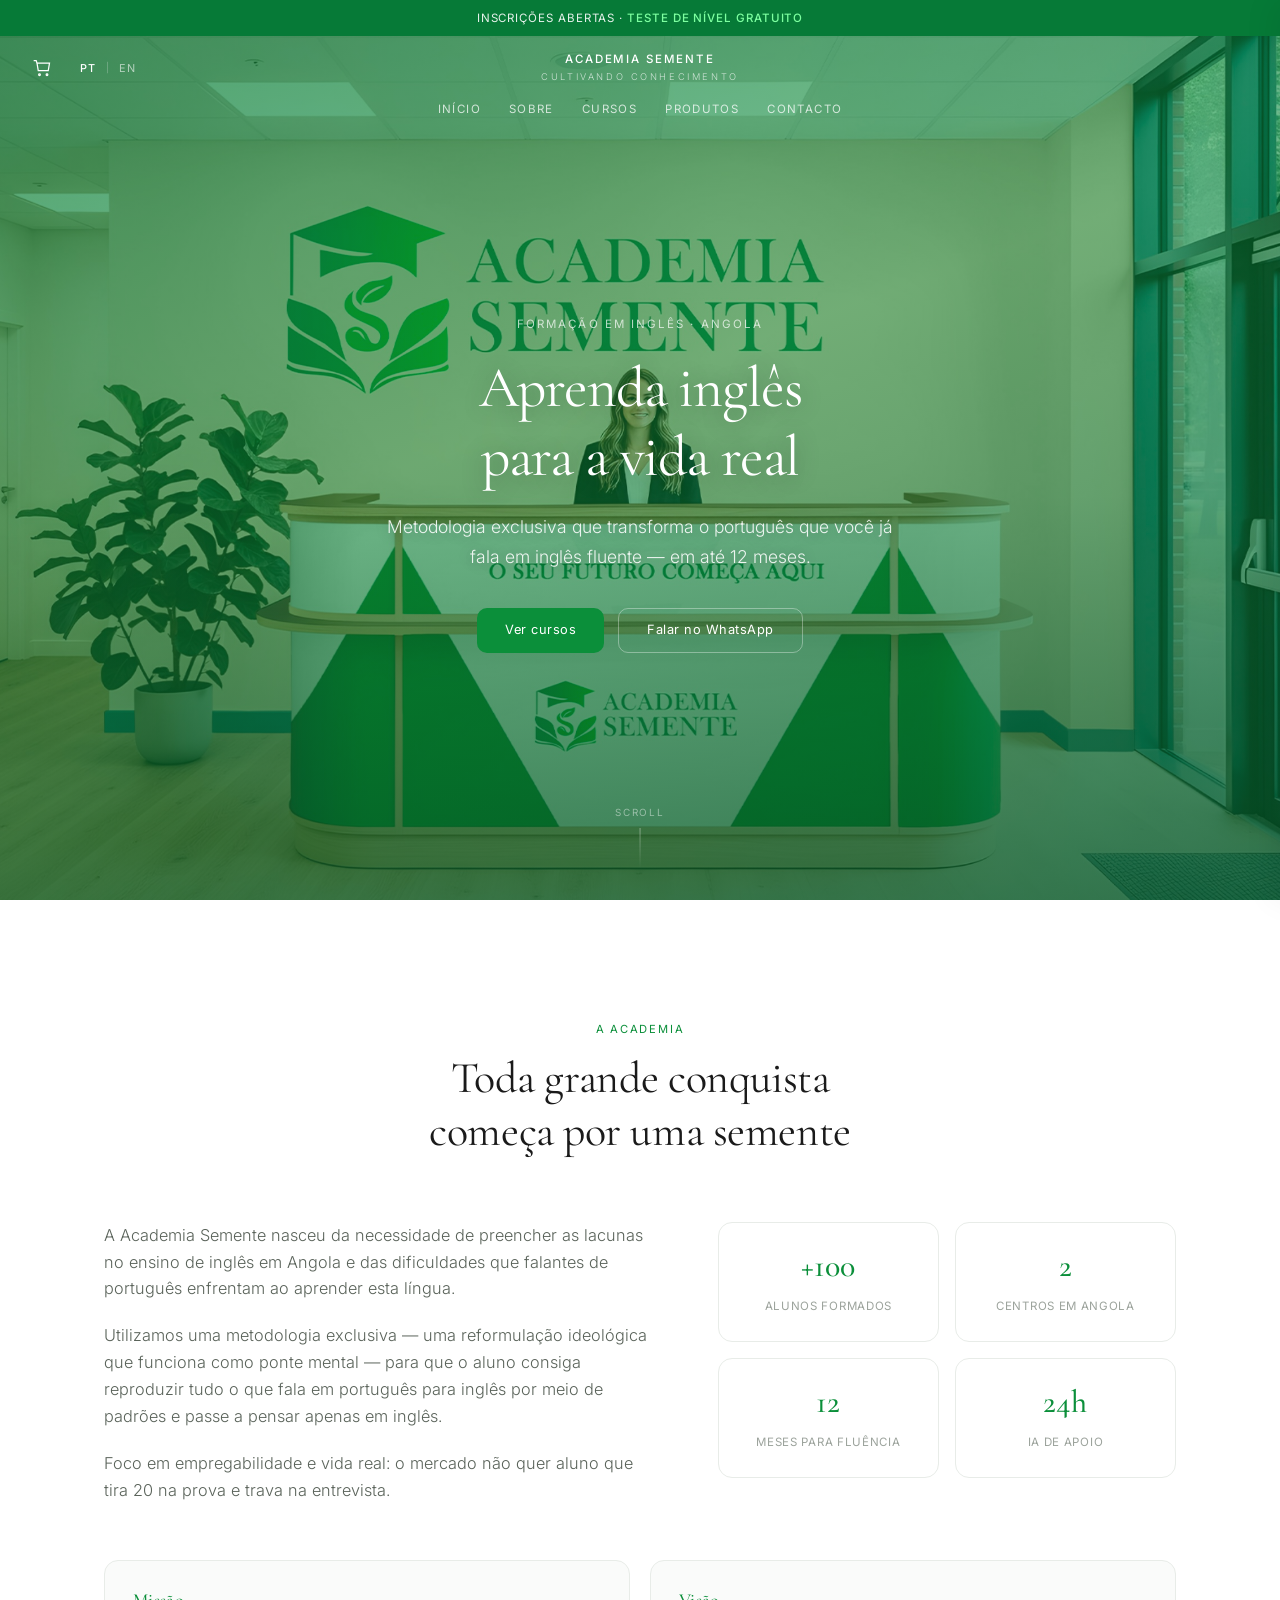
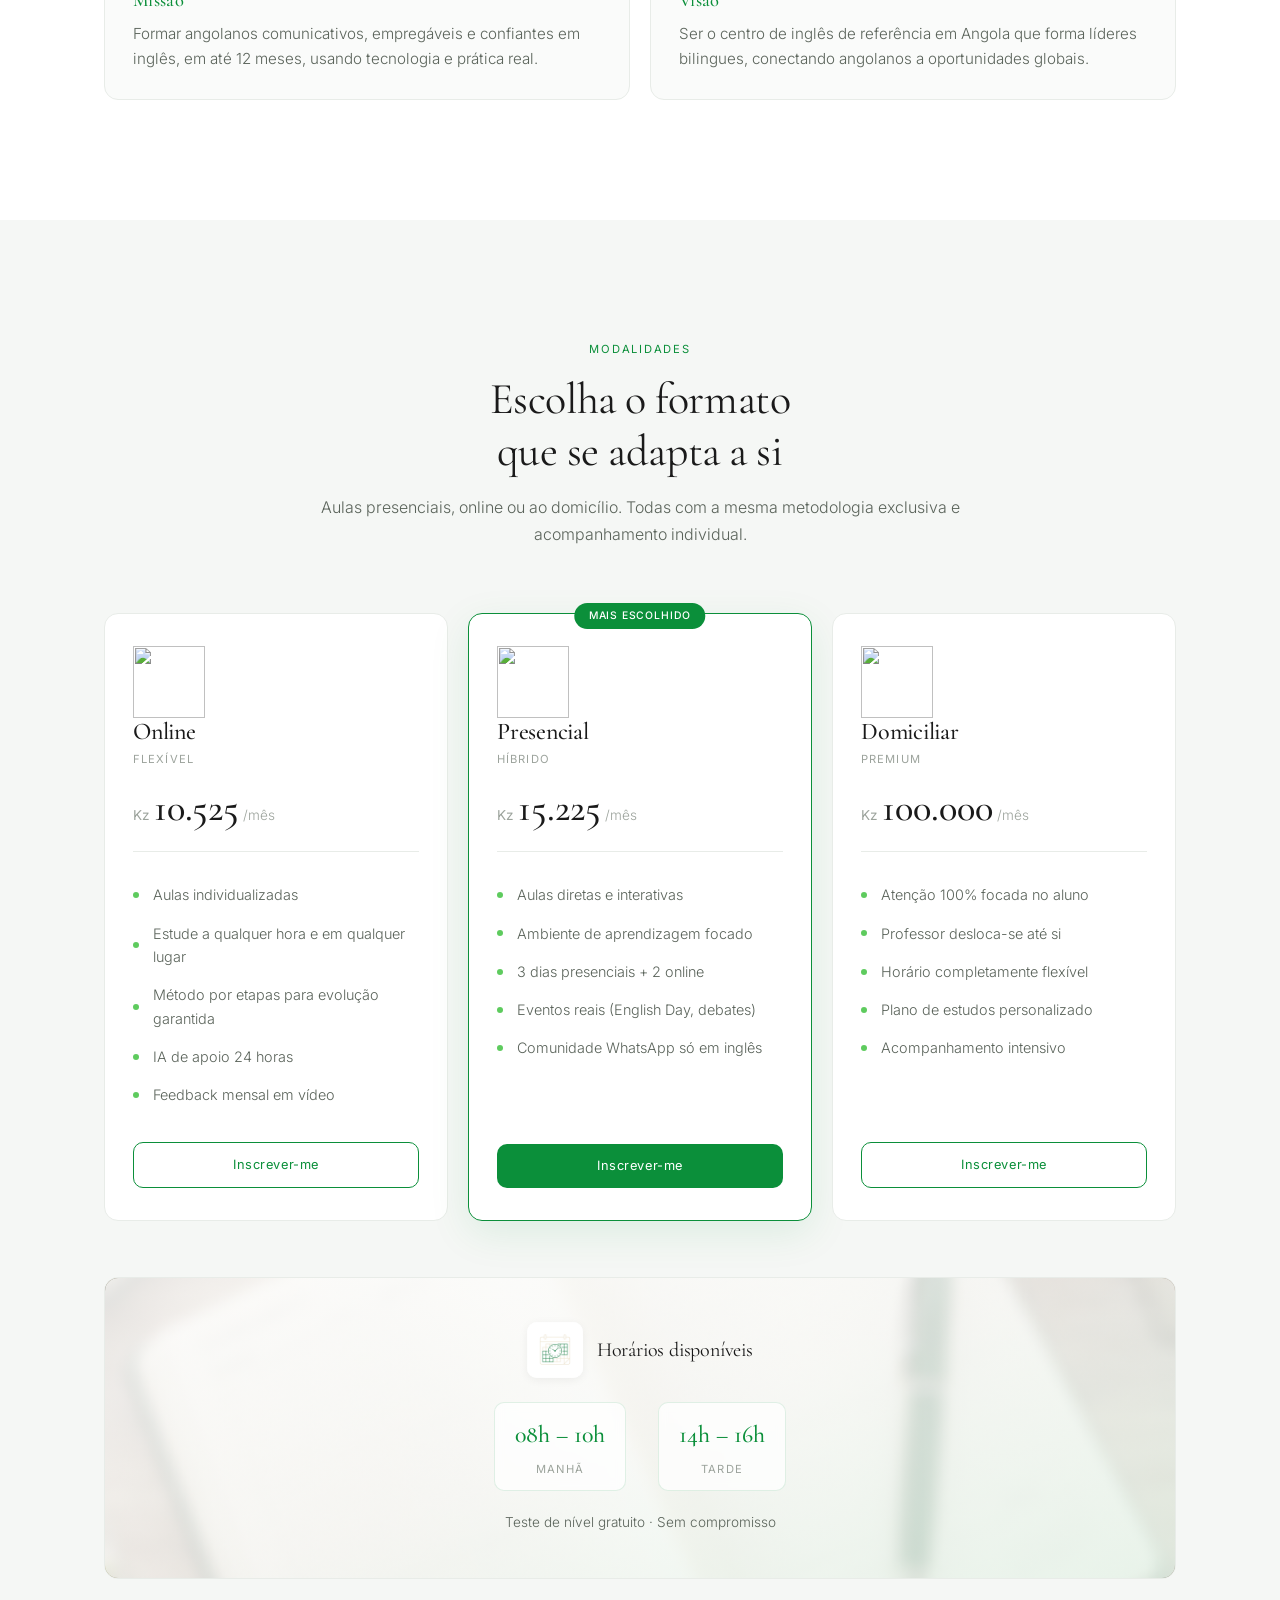
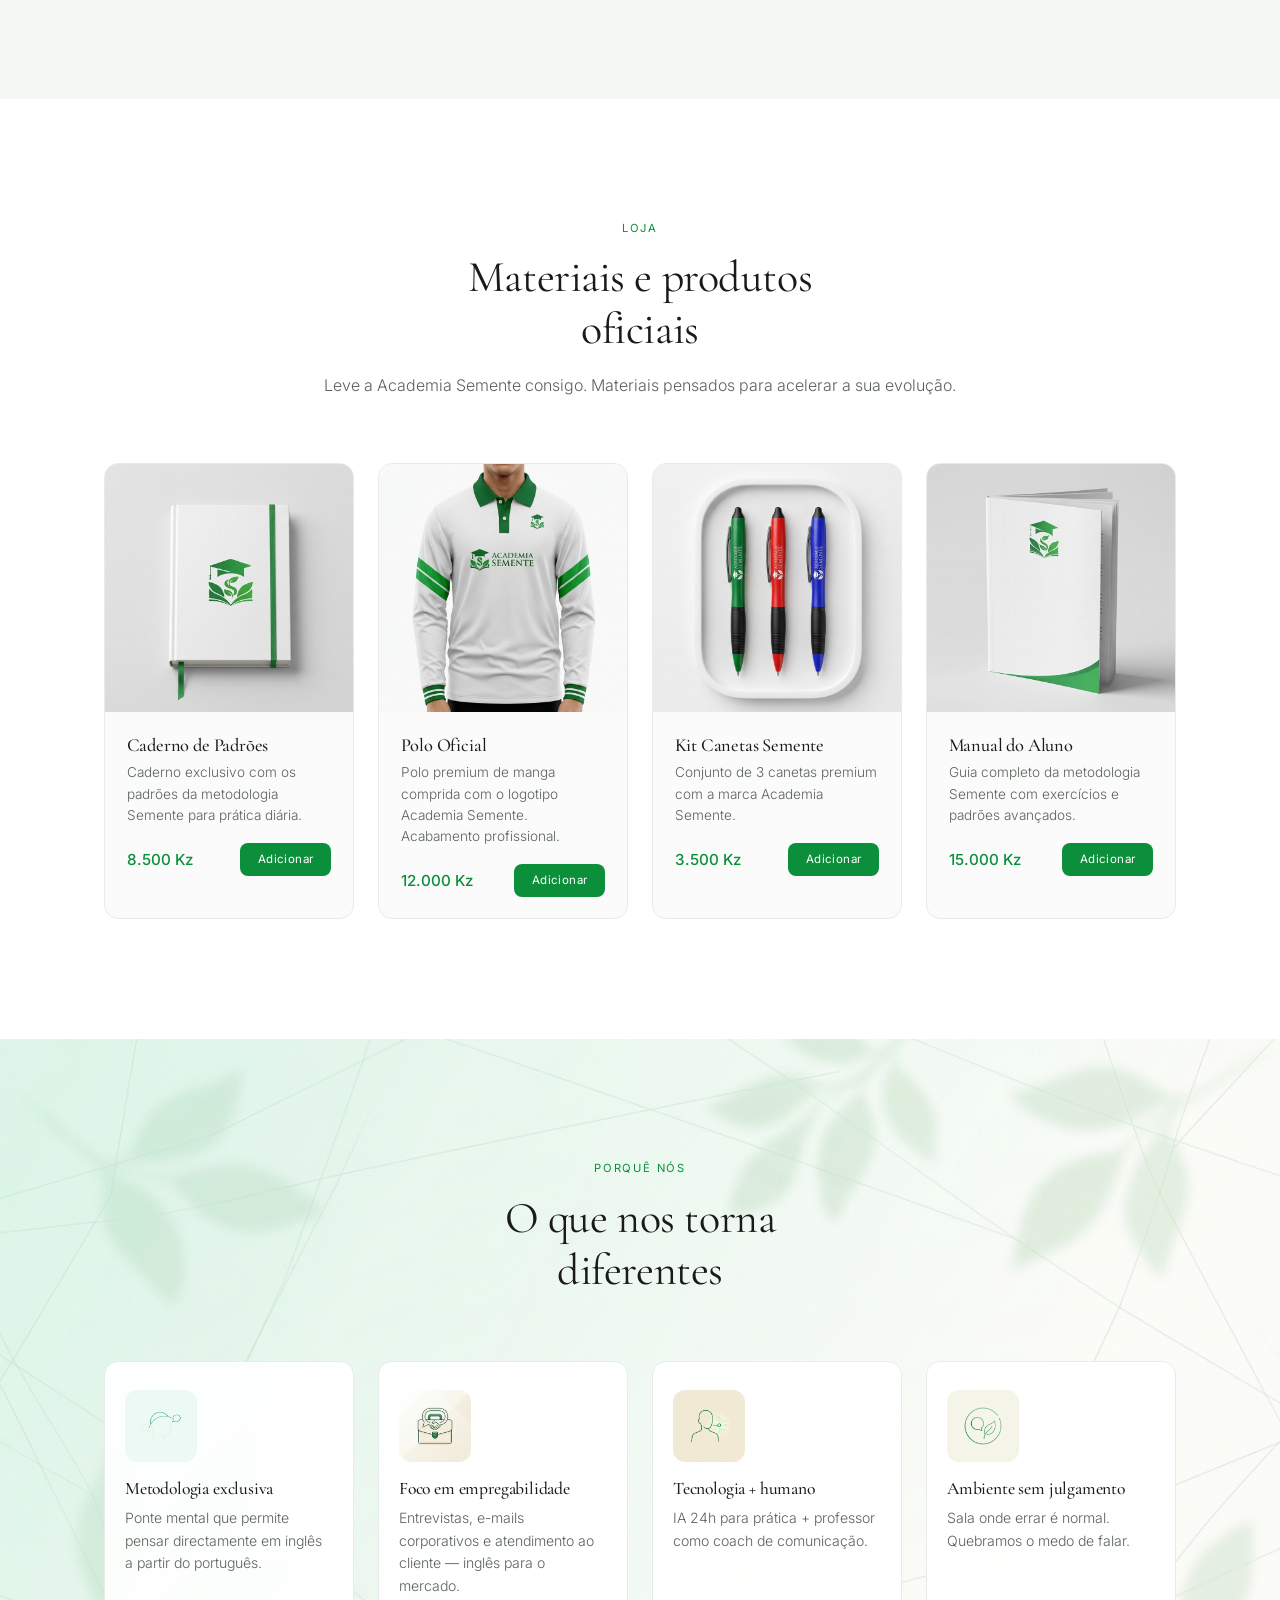
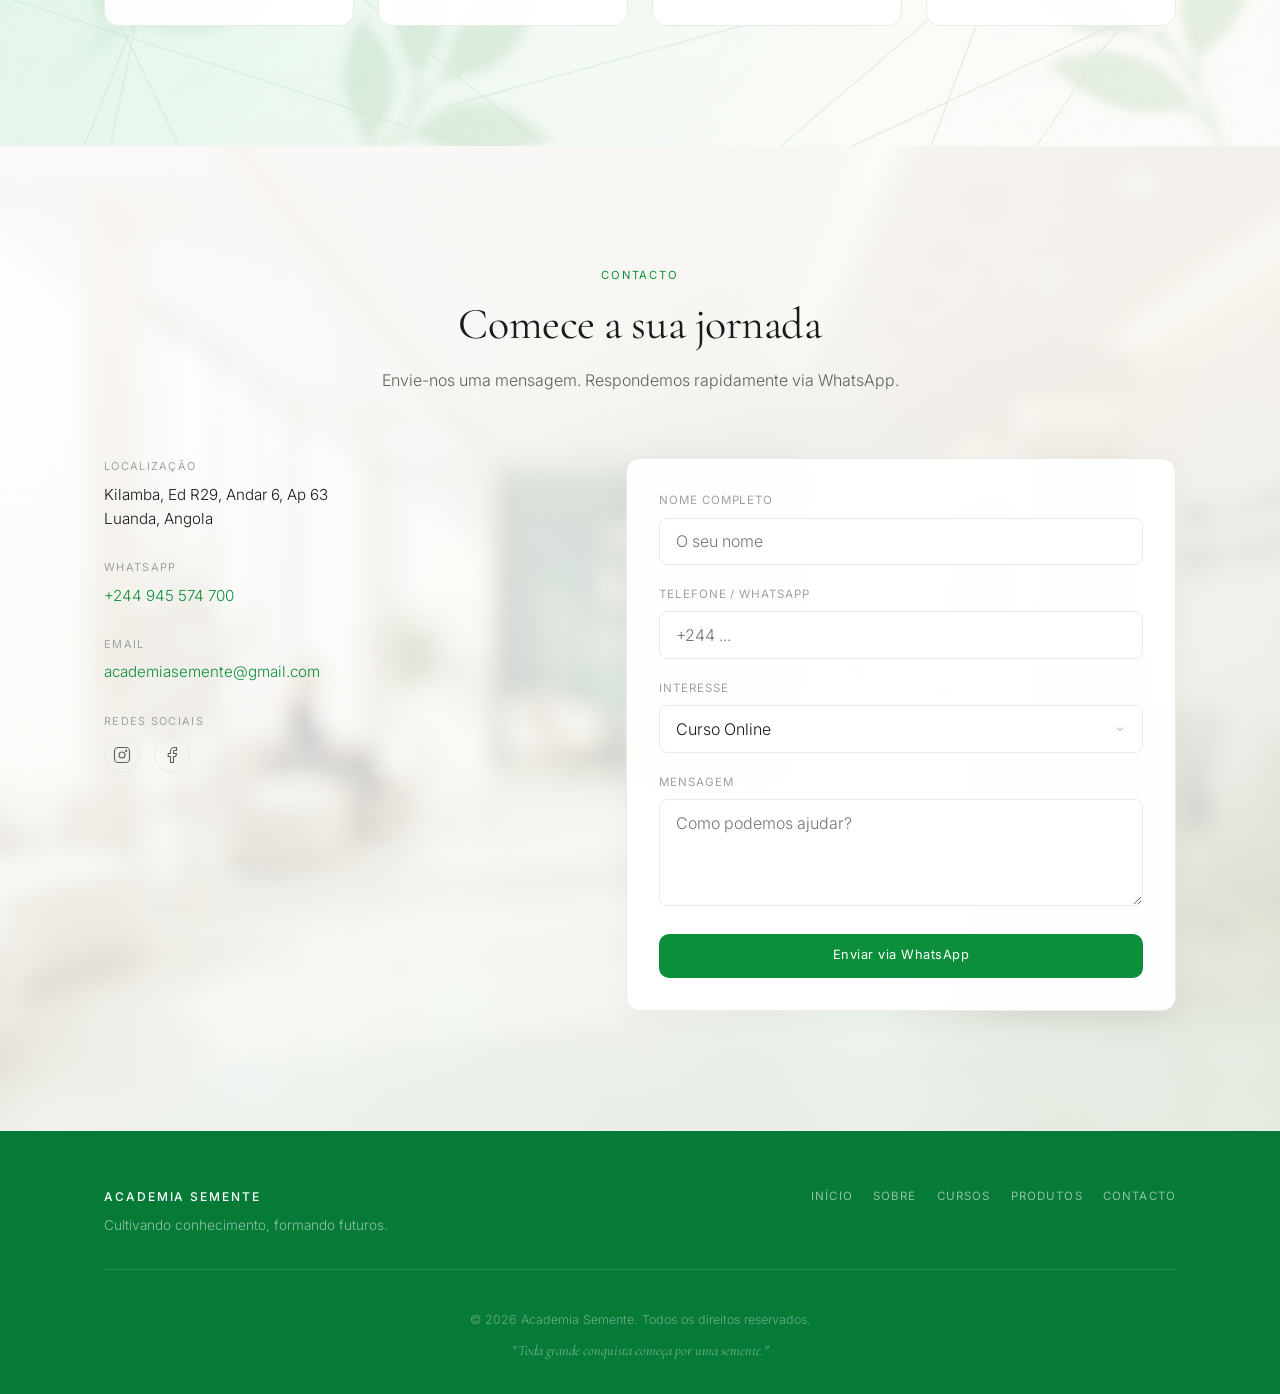
==== commit e1d40d3d: "Add files via upload" ====
--- a/academia-semente-website/index.html
+++ b/academia-semente-website/index.html
@@ -175,6 +175,9 @@
         <div class="pricing-grid">
           <!-- Online -->
           <article class="price-card">
+            <div class="price-icon">
+              <img src="assets/icons/online.jpg" alt="" width="72" height="72" loading="lazy">
+            </div>
             <div class="price-header">
               <h3 data-i18n="onlineTitle">Online</h3>
               <p class="price-tag" data-i18n="onlineTag">Flexível</p>
@@ -197,6 +200,9 @@
           <!-- Presencial (featured) -->
           <article class="price-card featured">
             <div class="price-badge" data-i18n="popular">Mais escolhido</div>
+            <div class="price-icon">
+              <img src="assets/icons/presencial.jpg" alt="" width="72" height="72" loading="lazy">
+            </div>
             <div class="price-header">
               <h3 data-i18n="presencialTitle">Presencial</h3>
               <p class="price-tag" data-i18n="presencialTag">Híbrido</p>
@@ -218,6 +224,9 @@
 
           <!-- Domiciliar -->
           <article class="price-card">
+            <div class="price-icon">
+              <img src="assets/icons/domiciliar.jpg" alt="" width="72" height="72" loading="lazy">
+            </div>
             <div class="price-header">
               <h3 data-i18n="domiciliarTitle">Domiciliar</h3>
               <p class="price-tag" data-i18n="domiciliarTag">Premium</p>
--- a/academia-semente-website/css/styles.css
+++ b/academia-semente-website/css/styles.css
@@ -953,16 +953,75 @@
 
 /* Horários */
 .horarios {
+  position: relative;
   text-align: center;
-  padding: 2.5rem 1.5rem;
+  padding: 2.75rem 1.5rem;
   border: 1px solid var(--gray-200);
   border-radius: var(--radius);
+  overflow: hidden;
+  isolation: isolate;
   background: var(--white);
+}
+
+.horarios::before {
+  content: '';
+  position: absolute;
+  inset: 0;
+  z-index: 0;
+  background-image: url('../assets/horarios-bg.jpg');
+  background-size: cover;
+  background-position: center center;
+  background-repeat: no-repeat;
+}
+
+.horarios::after {
+  content: '';
+  position: absolute;
+  inset: 0;
+  z-index: 1;
+  background: linear-gradient(
+    160deg,
+    rgba(255, 255, 255, 0.88) 0%,
+    rgba(250, 251, 250, 0.82) 50%,
+    rgba(232, 245, 236, 0.86) 100%
+  );
+}
+
+.horarios-header,
+.horarios-list,
+.teste-gratis {
+  position: relative;
+  z-index: 2;
+}
+
+.horarios-header {
+  display: flex;
+  align-items: center;
+  justify-content: center;
+  gap: 0.85rem;
+  margin-bottom: 1.5rem;
+}
+
+.horarios-icon {
+  width: 56px;
+  height: 56px;
+  border-radius: 10px;
+  overflow: hidden;
+  flex-shrink: 0;
+  background: rgba(255, 255, 255, 0.9);
+  box-shadow: 0 2px 10px rgba(0, 0, 0, 0.06);
+}
+
+.horarios-icon img {
+  width: 100%;
+  height: 100%;
+  object-fit: cover;
+  display: block;
 }
 
 .horarios h3 {
   font-size: 1.25rem;
-  margin-bottom: 1.5rem;
+  margin: 0;
   color: var(--text);
 }
 
@@ -979,6 +1038,12 @@
   flex-direction: column;
   align-items: center;
   gap: 0.3rem;
+  padding: 0.75rem 1.25rem;
+  background: rgba(255, 255, 255, 0.75);
+  border-radius: 10px;
+  border: 1px solid rgba(11, 143, 58, 0.12);
+  backdrop-filter: blur(4px);
+  -webkit-backdrop-filter: blur(4px);
 }
 
 .horario-time {
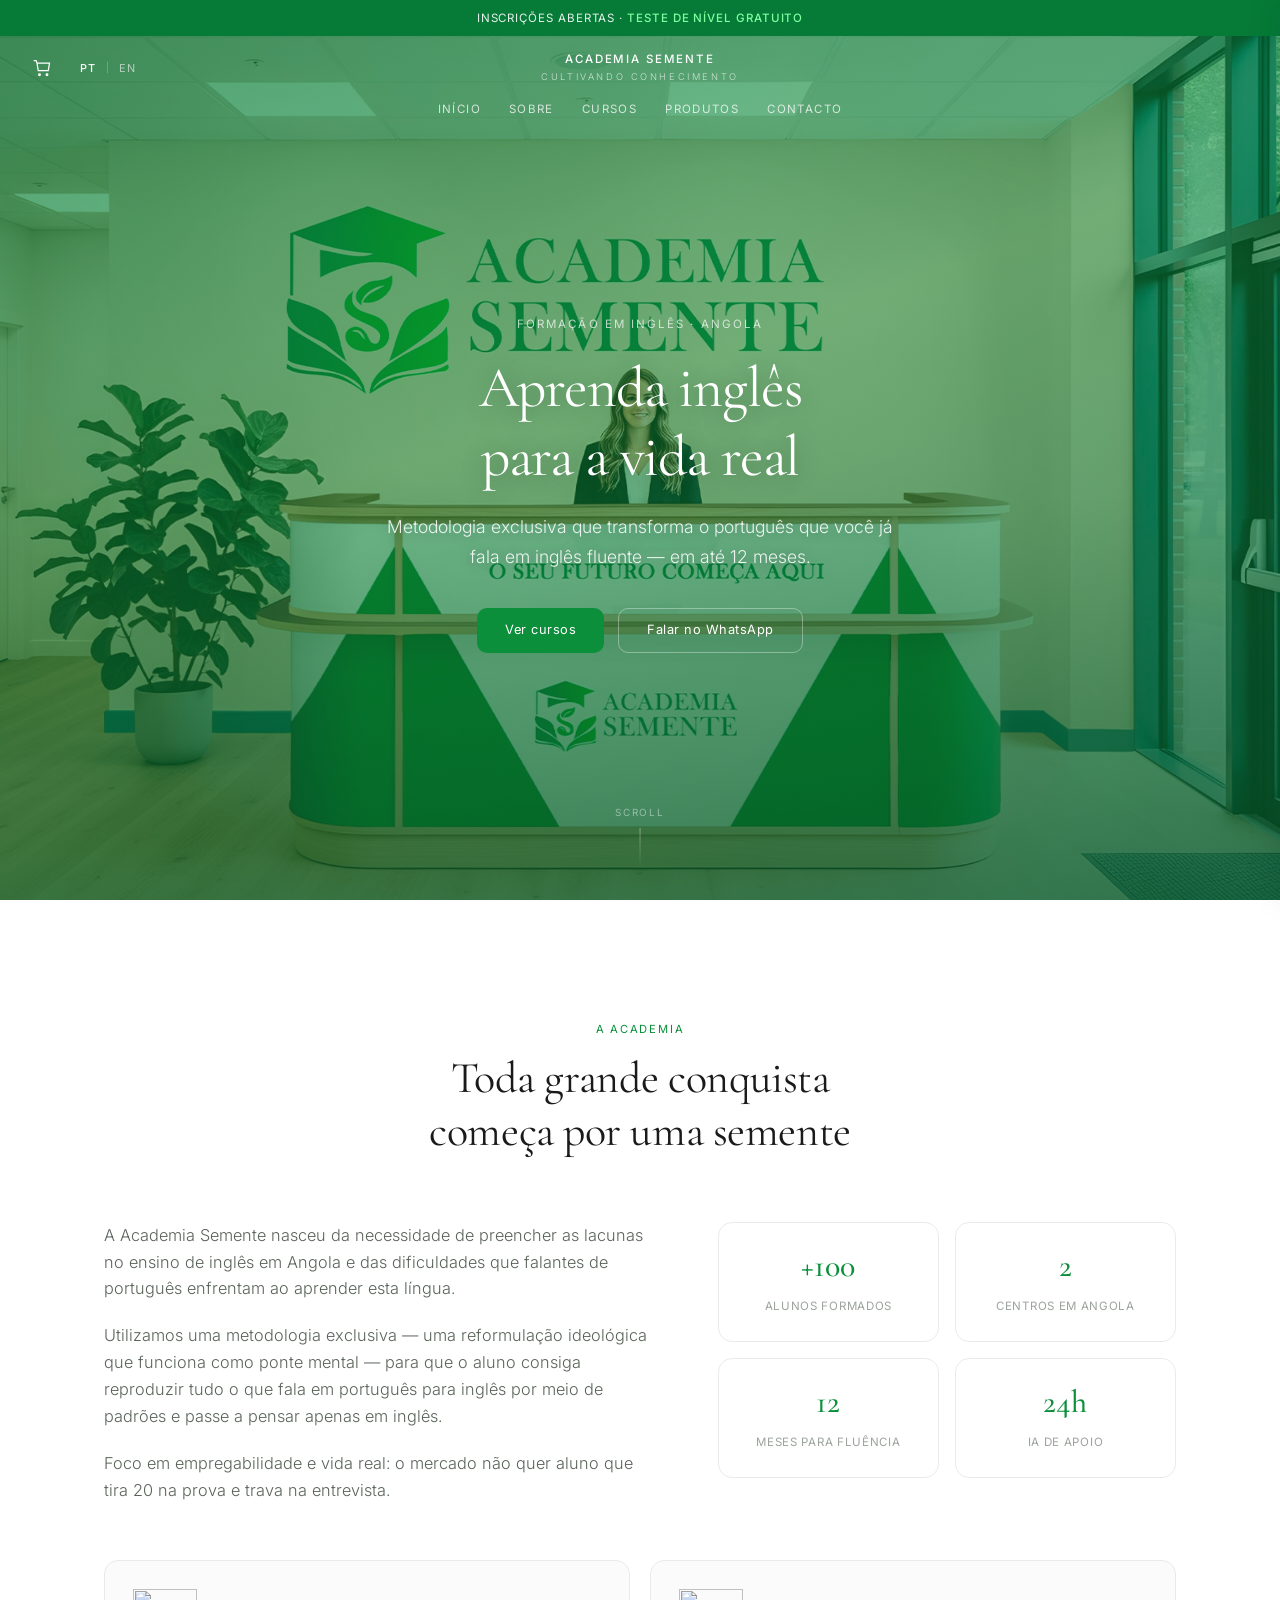
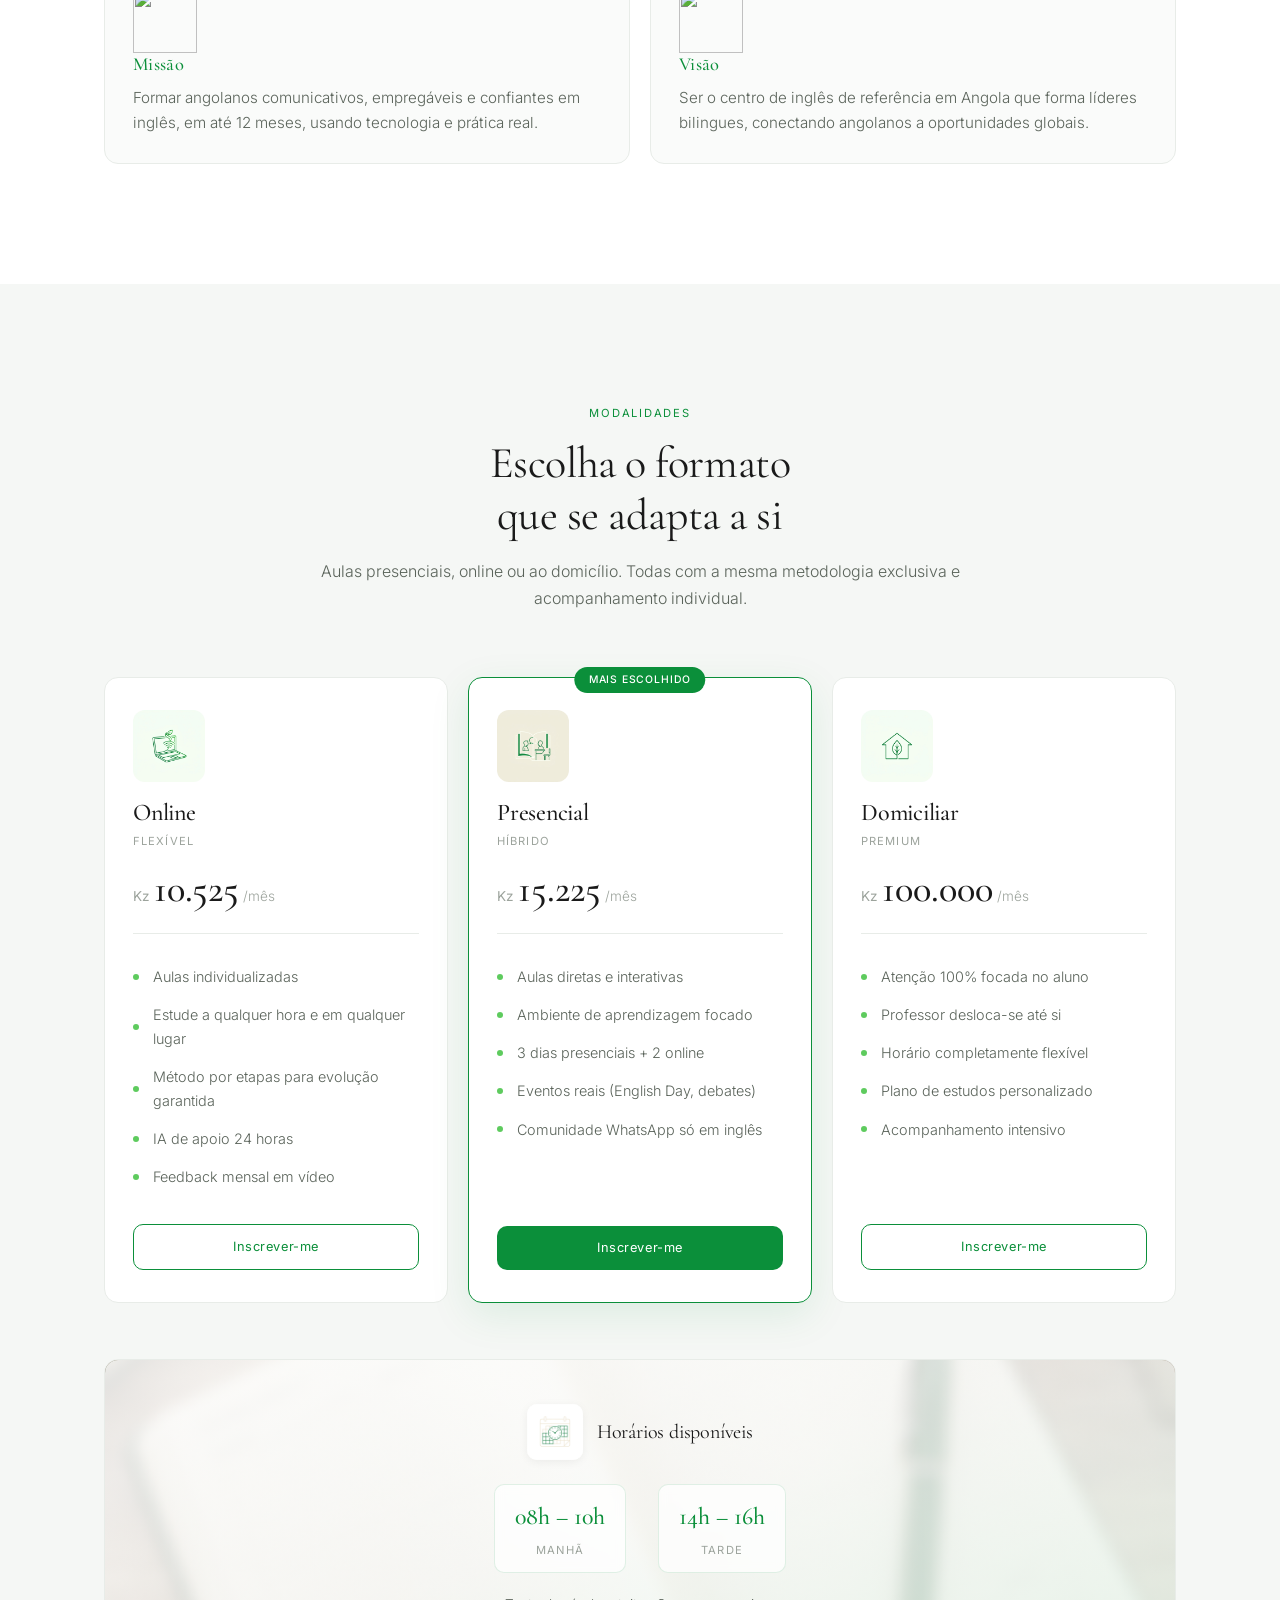
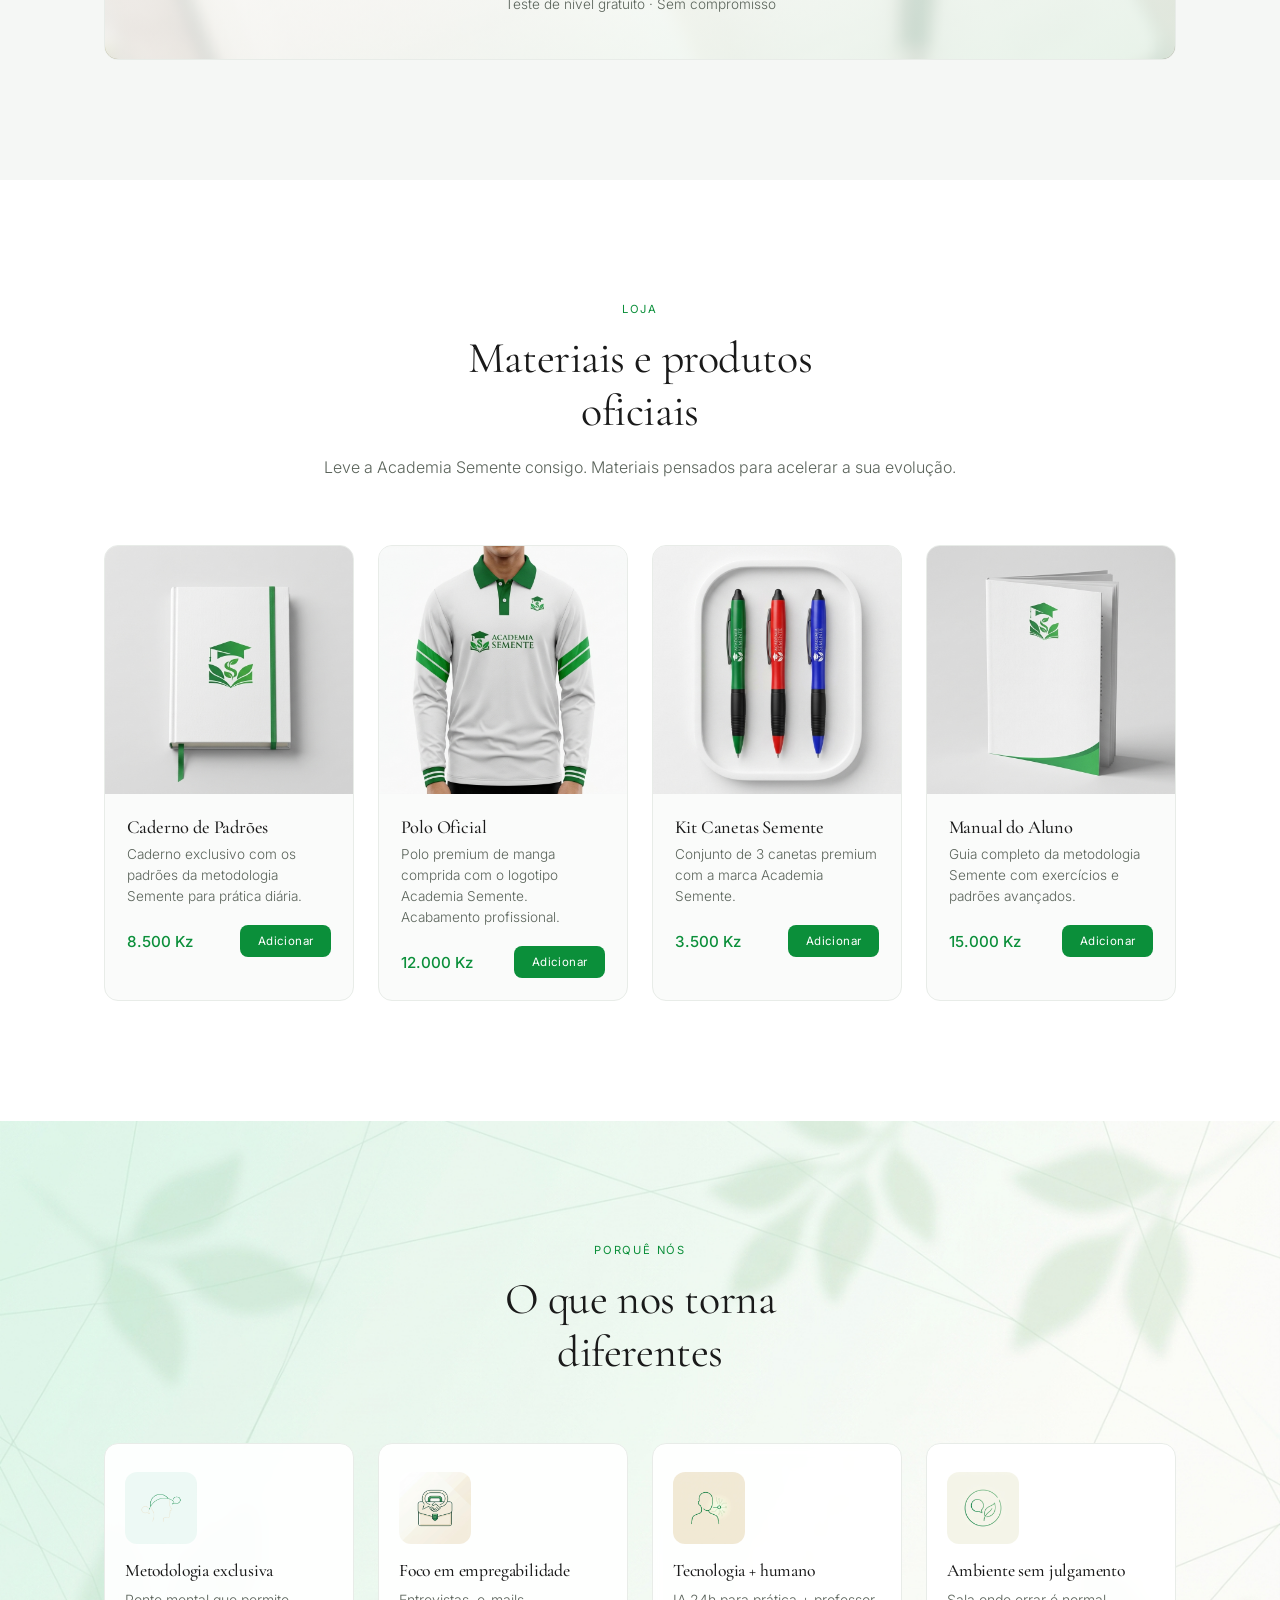
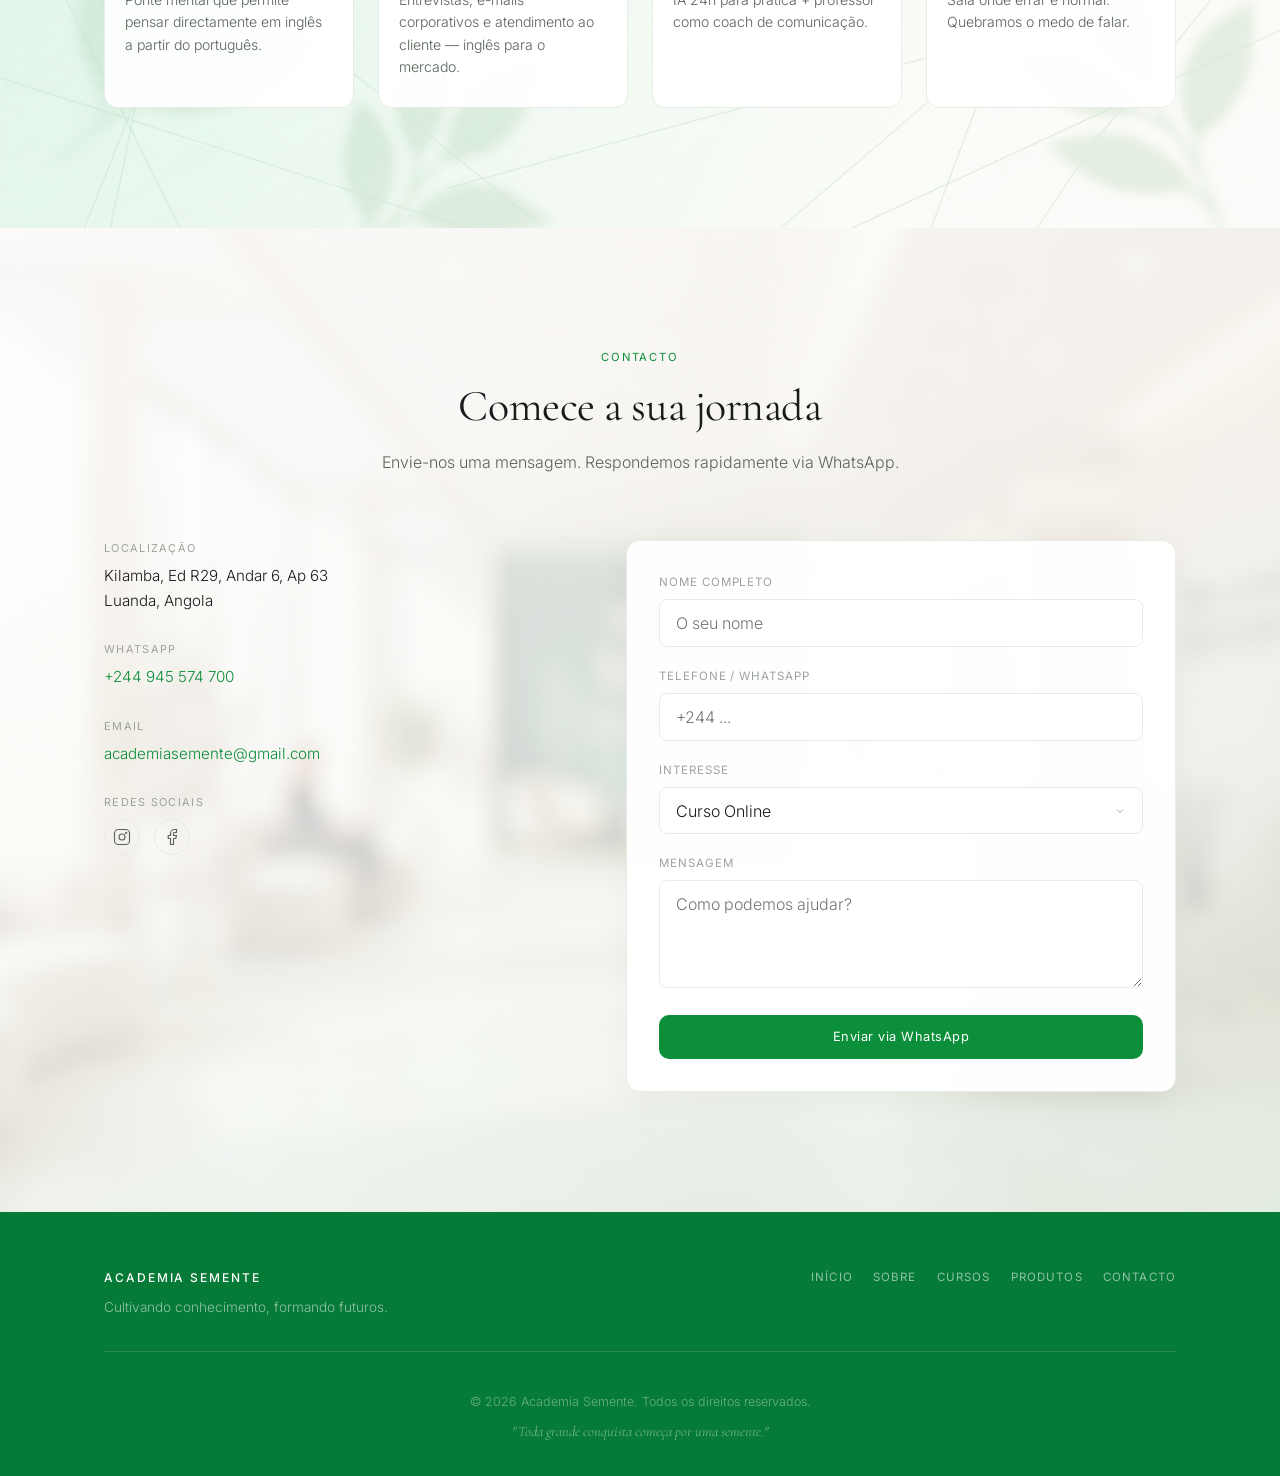
==== commit affc7581: "Add files via upload" ====
--- a/academia-semente-website/index.html
+++ b/academia-semente-website/index.html
@@ -118,6 +118,7 @@
 
     <!-- ========== SOBRE ========== -->
     <section class="section sobre" id="sobre">
+      <div class="sobre-bg" aria-hidden="true"></div>
       <div class="container">
         <div class="section-header">
           <p class="section-eyebrow" data-i18n="aboutEyebrow">A Academia</p>
@@ -152,10 +153,16 @@
 
         <div class="mission-vision">
           <div class="mv-card">
+            <div class="mv-icon">
+              <img src="assets/icons/missao.jpg" alt="" width="64" height="64" loading="lazy">
+            </div>
             <h3 data-i18n="missionTitle">Missão</h3>
             <p data-i18n="missionText">Formar angolanos comunicativos, empregáveis e confiantes em inglês, em até 12 meses, usando tecnologia e prática real.</p>
           </div>
           <div class="mv-card">
+            <div class="mv-icon">
+              <img src="assets/icons/visao.jpg" alt="" width="64" height="64" loading="lazy">
+            </div>
             <h3 data-i18n="visionTitle">Visão</h3>
             <p data-i18n="visionText">Ser o centro de inglês de referência em Angola que forma líderes bilingues, conectando angolanos a oportunidades globais.</p>
           </div>
--- a/academia-semente-website/css/styles.css
+++ b/academia-semente-website/css/styles.css
@@ -872,6 +872,23 @@
   border-radius: 20px;
 }
 
+.price-icon {
+  width: 72px;
+  height: 72px;
+  margin-bottom: 1.1rem;
+  border-radius: 12px;
+  overflow: hidden;
+  background: #f7f9f6;
+}
+
+.price-icon img {
+  width: 100%;
+  height: 100%;
+  object-fit: cover;
+  object-position: center;
+  display: block;
+}
+
 .price-header {
   margin-bottom: 1.25rem;
 }
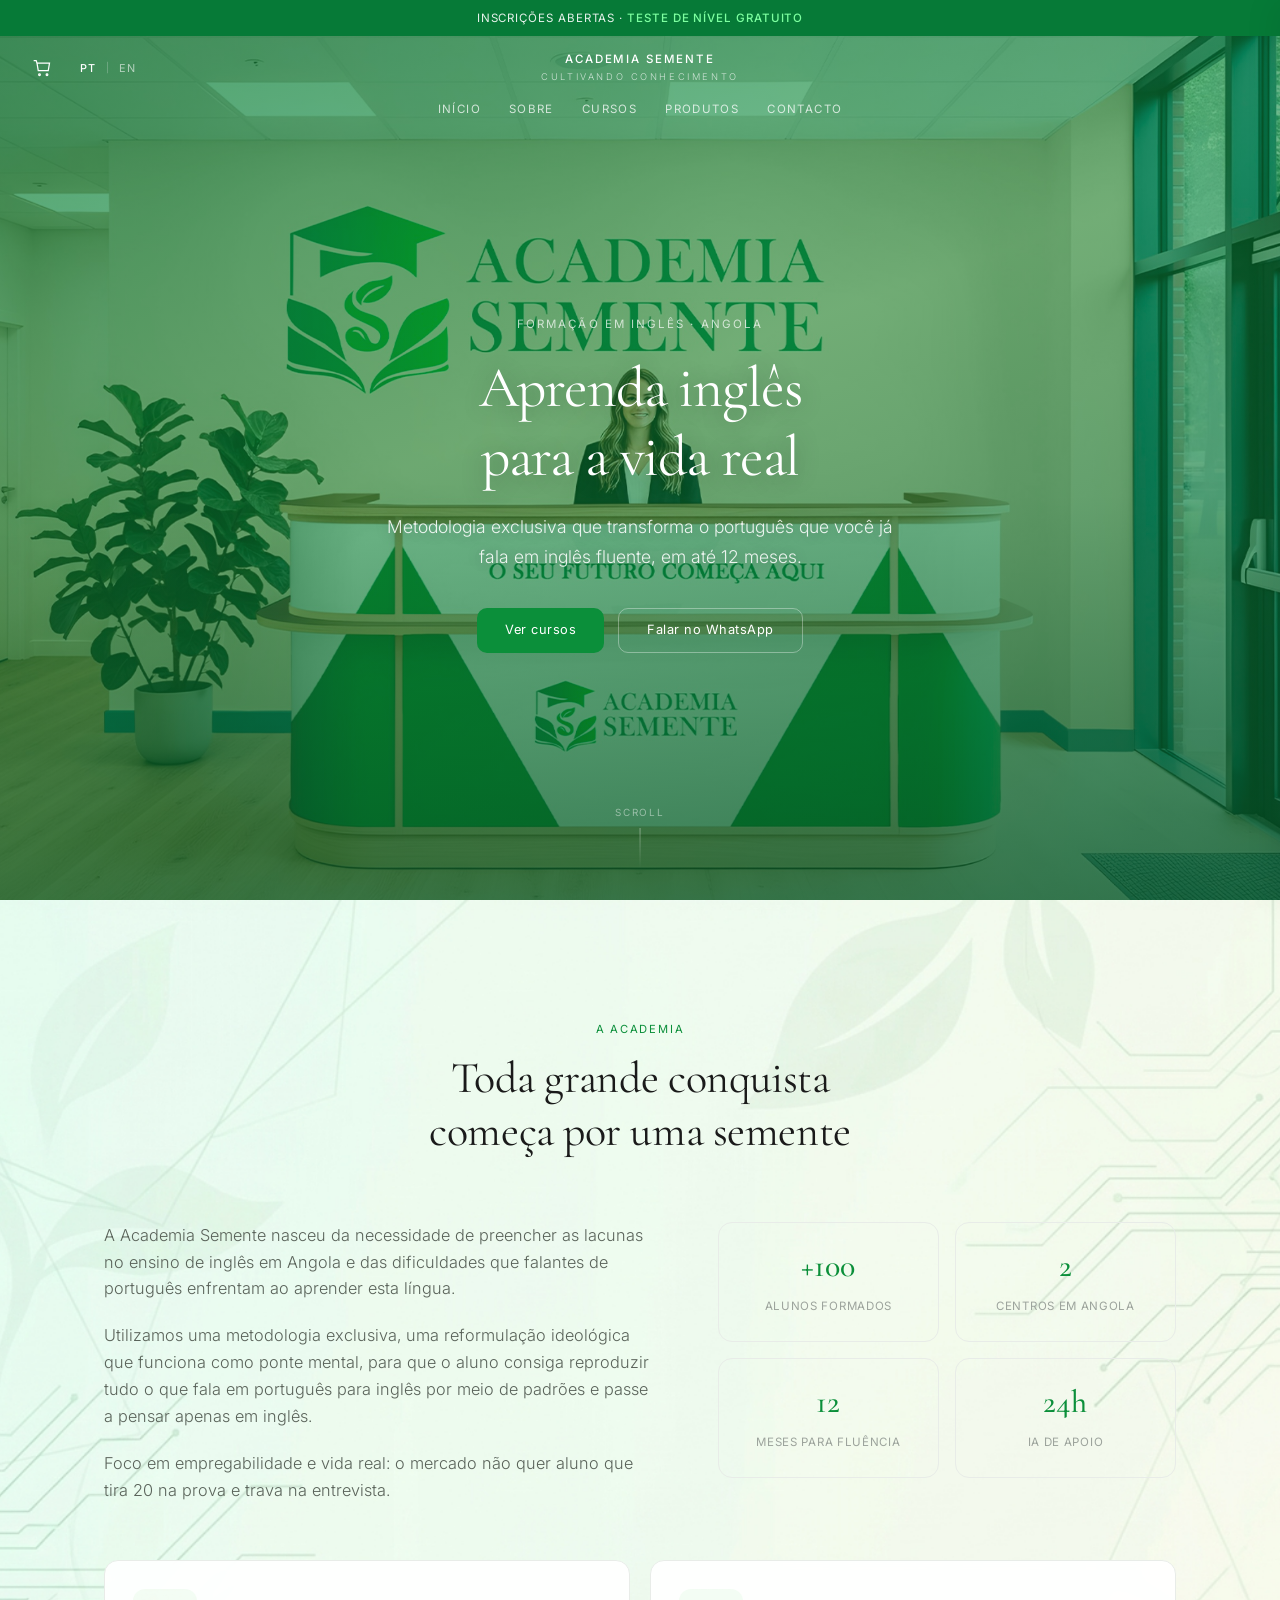
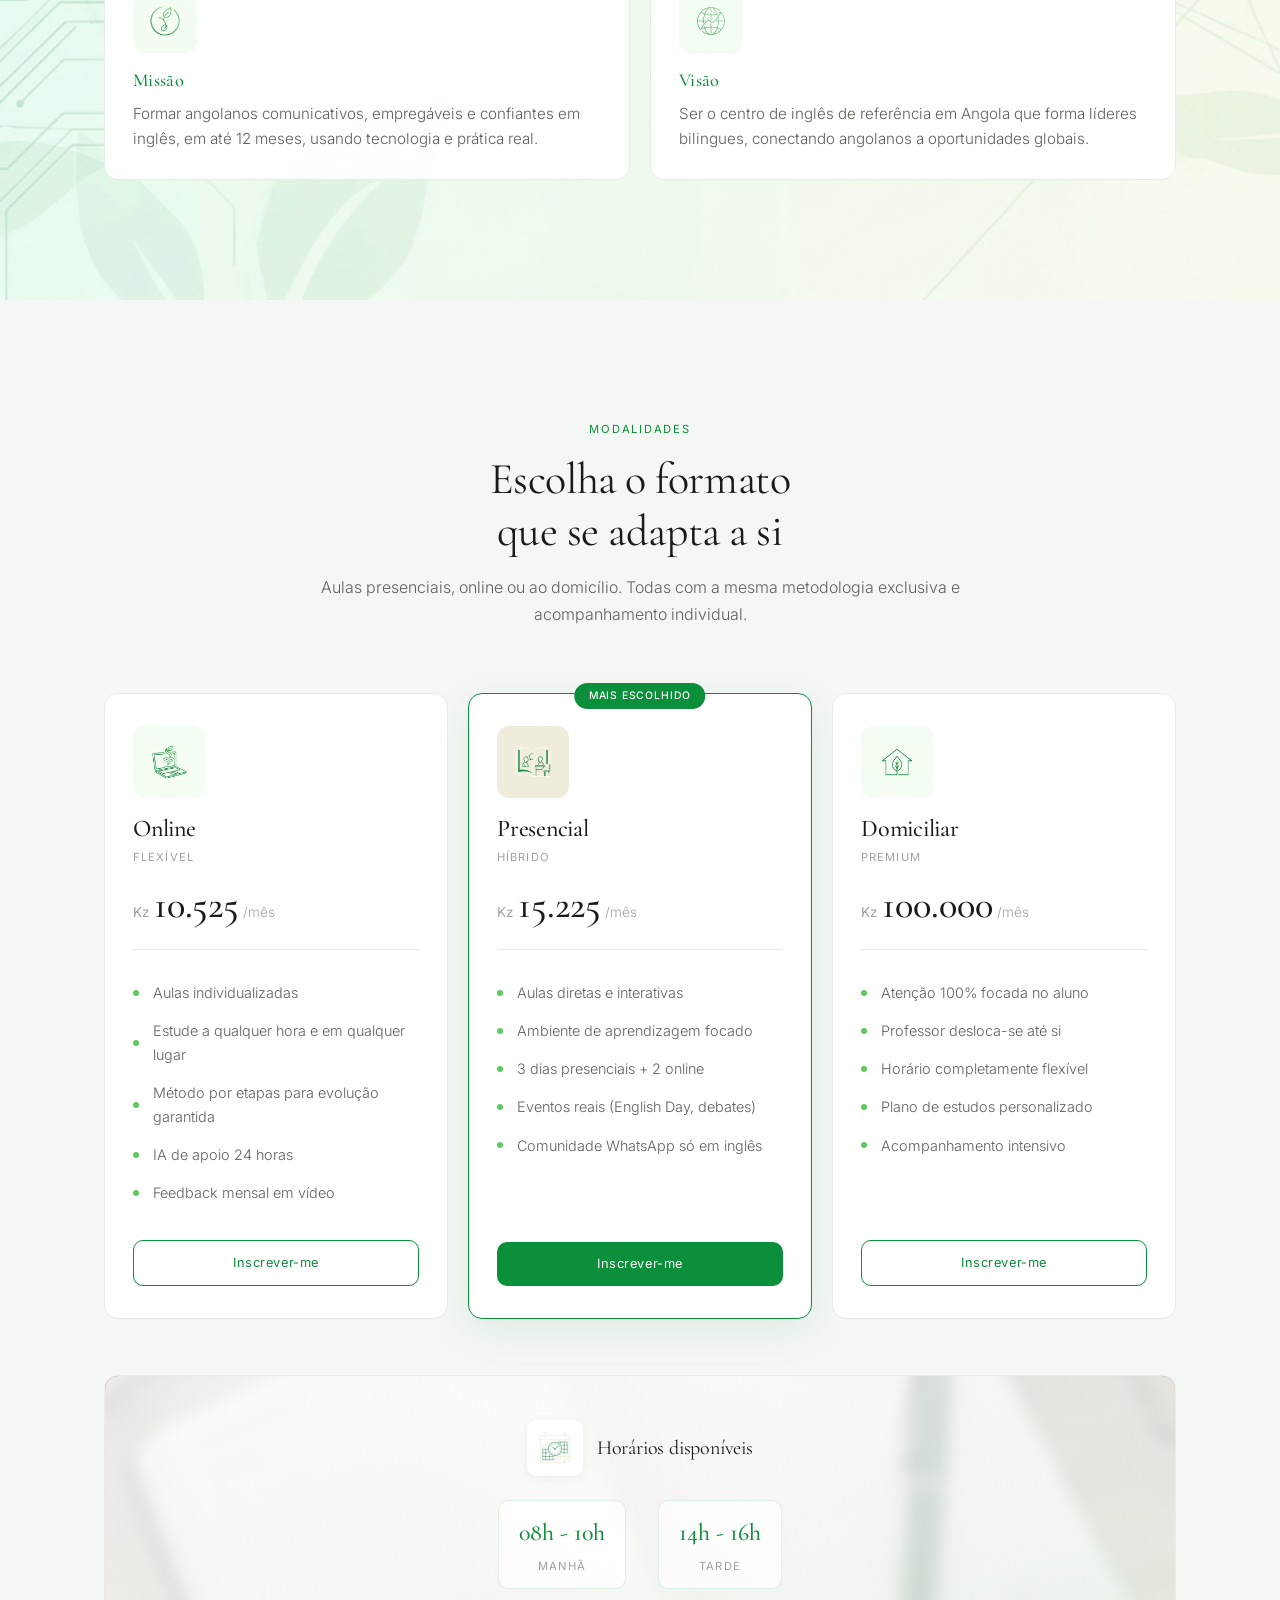
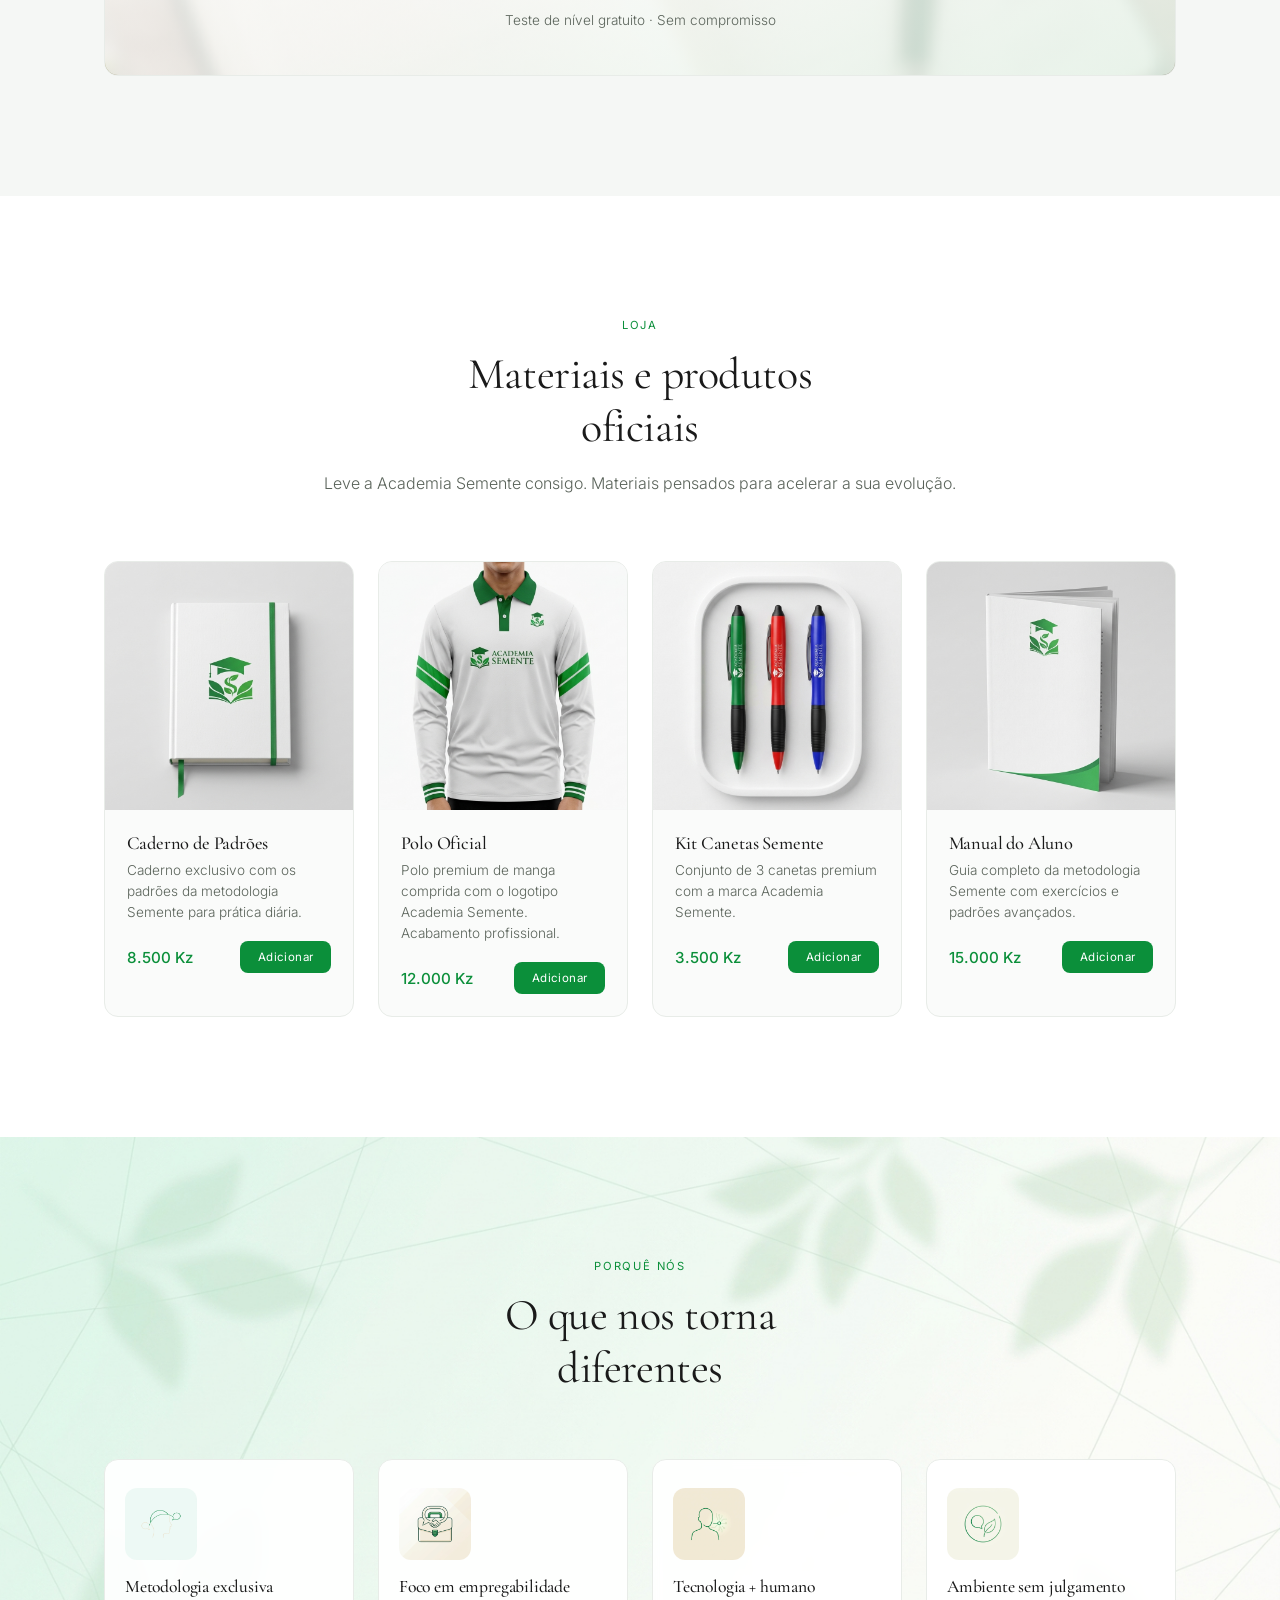
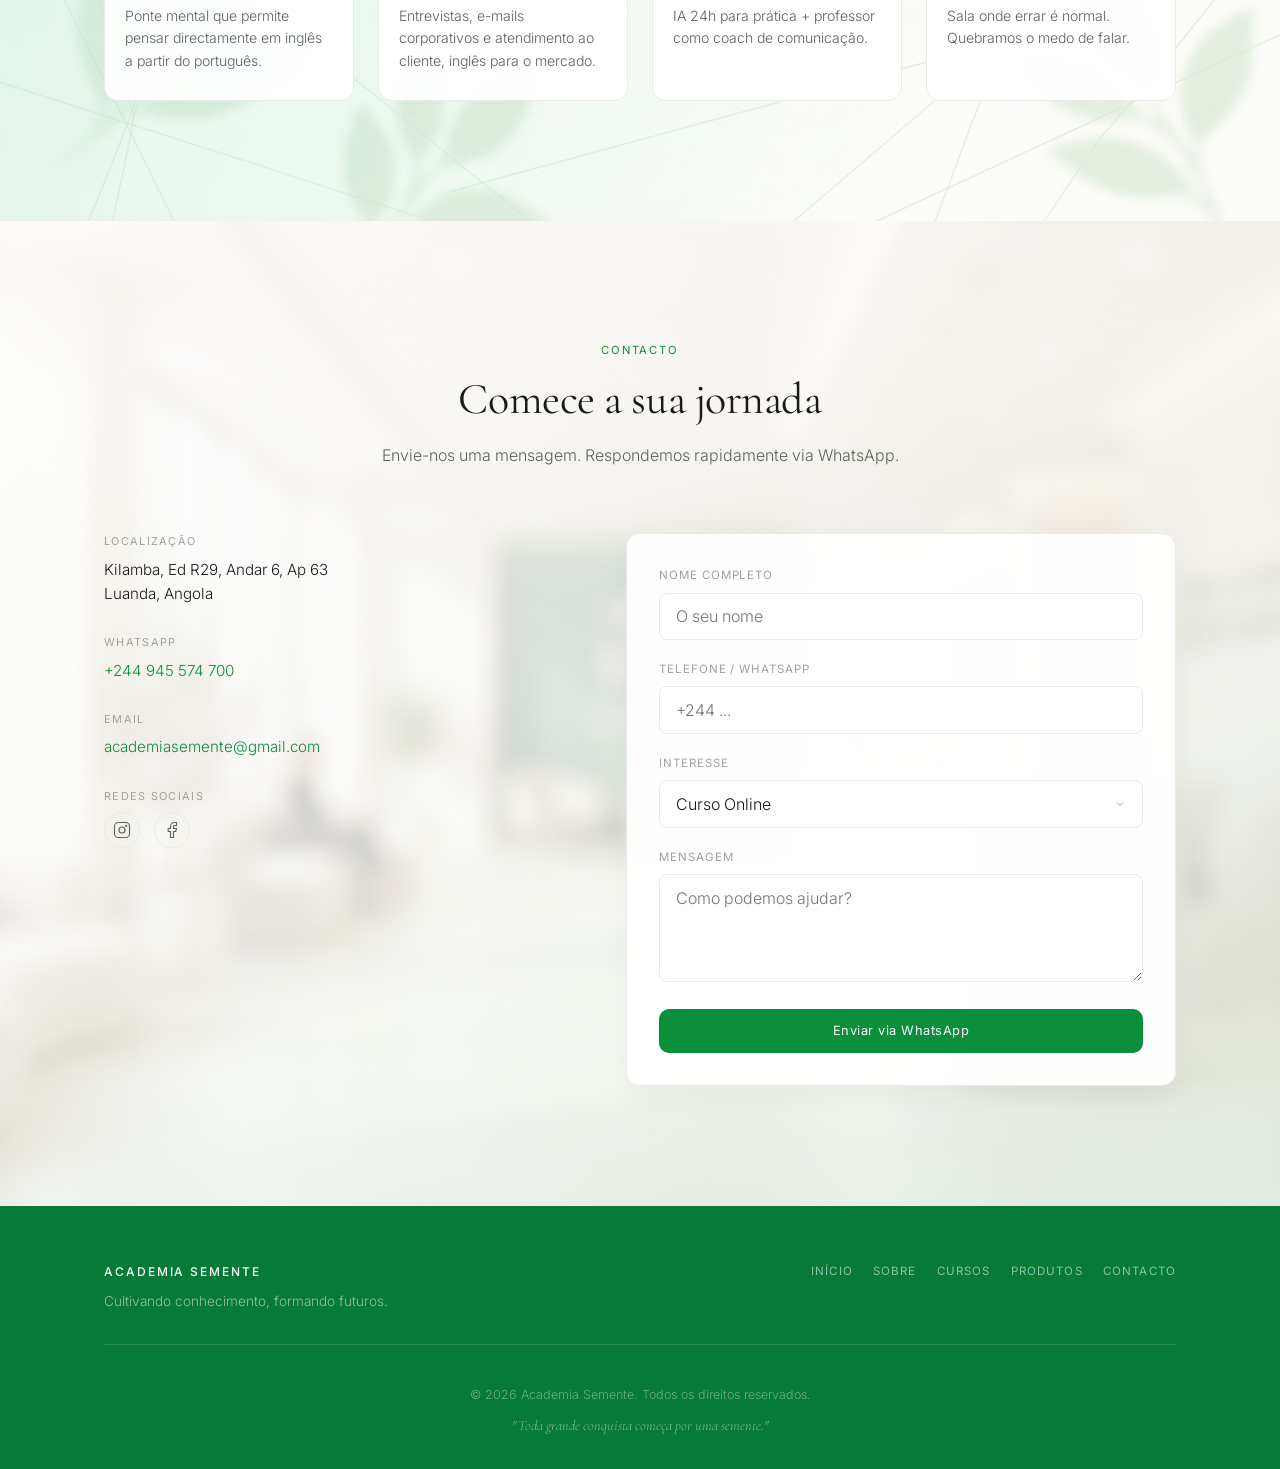
==== commit e8743326: "Add files via upload" ====
--- a/academia-semente-website/index.html
+++ b/academia-semente-website/index.html
@@ -3,7 +3,7 @@
 <head>
   <meta charset="UTF-8">
   <meta name="viewport" content="width=device-width, initial-scale=1.0">
-  <meta name="description" content="Academia Semente — Formação em Inglês em Angola. Cursos presenciais, online e domiciliares. Metodologia exclusiva para angolanos.">
+  <meta name="description" content="Academia Semente: Formação em Inglês em Angola. Cursos presenciais, online e domiciliares. Metodologia exclusiva para angolanos.">
   <meta name="keywords" content="inglês Angola, academia semente, aprender inglês, cursos de inglês Luanda, Kilamba">
   <title>Academia Semente | Inglês para a vida real</title>
   
@@ -103,7 +103,7 @@
         <div class="hero-content">
           <p class="hero-eyebrow" data-i18n="heroEyebrow">Formação em Inglês · Angola</p>
           <h1 class="hero-title" data-i18n="heroTitle">Aprenda inglês<br>para a vida real</h1>
-          <p class="hero-subtitle" data-i18n="heroSubtitle">Metodologia exclusiva que transforma o português que você já fala em inglês fluente — em até 12 meses.</p>
+          <p class="hero-subtitle" data-i18n="heroSubtitle">Metodologia exclusiva que transforma o português que você já fala em inglês fluente, em até 12 meses.</p>
           <div class="hero-cta">
             <a href="#cursos" class="btn btn-primary" data-i18n="heroCta">Ver cursos</a>
             <a href="https://wa.me/244945574700?text=Olá! Gostaria de saber mais sobre os cursos da Academia Semente." target="_blank" rel="noopener" class="btn btn-ghost" data-i18n="heroCta2">Falar no WhatsApp</a>
@@ -128,7 +128,7 @@
         <div class="sobre-grid">
           <div class="sobre-text">
             <p data-i18n="aboutP1">A Academia Semente nasceu da necessidade de preencher as lacunas no ensino de inglês em Angola e das dificuldades que falantes de português enfrentam ao aprender esta língua.</p>
-            <p data-i18n="aboutP2">Utilizamos uma metodologia exclusiva — uma reformulação ideológica que funciona como ponte mental — para que o aluno consiga reproduzir tudo o que fala em português para inglês por meio de padrões e passe a pensar apenas em inglês.</p>
+            <p data-i18n="aboutP2">Utilizamos uma metodologia exclusiva, uma reformulação ideológica que funciona como ponte mental, para que o aluno consiga reproduzir tudo o que fala em português para inglês por meio de padrões e passe a pensar apenas em inglês.</p>
             <p data-i18n="aboutP3">Foco em empregabilidade e vida real: o mercado não quer aluno que tira 20 na prova e trava na entrevista.</p>
           </div>
           <div class="sobre-stats">
@@ -263,11 +263,11 @@
           </div>
           <div class="horarios-list">
             <div class="horario-item">
-              <span class="horario-time">08h – 10h</span>
+              <span class="horario-time">08h - 10h</span>
               <span class="horario-label" data-i18n="morning">Manhã</span>
             </div>
             <div class="horario-item">
-              <span class="horario-time">14h – 16h</span>
+              <span class="horario-time">14h - 16h</span>
               <span class="horario-label" data-i18n="afternoon">Tarde</span>
             </div>
           </div>
@@ -367,7 +367,7 @@
               <img src="assets/icons/empregabilidade.jpg" alt="" loading="lazy" width="80" height="80">
             </div>
             <h3 data-i18n="diff2Title">Foco em empregabilidade</h3>
-            <p data-i18n="diff2Text">Entrevistas, e-mails corporativos e atendimento ao cliente — inglês para o mercado.</p>
+            <p data-i18n="diff2Text">Entrevistas, e-mails corporativos e atendimento ao cliente, inglês para o mercado.</p>
           </div>
           <div class="diff-item">
             <div class="diff-icon">
--- a/academia-semente-website/css/styles.css
+++ b/academia-semente-website/css/styles.css
@@ -722,7 +722,24 @@
 
 /* ========== SOBRE ========== */
 .sobre {
+  position: relative;
   background: var(--white);
+  overflow: hidden;
+}
+
+.sobre-bg {
+  position: absolute;
+  inset: 0;
+  background-image: url('../assets/sobre-bg.jpg');
+  background-size: cover;
+  background-position: center center;
+  background-repeat: no-repeat;
+  z-index: 0;
+}
+
+.sobre > .container {
+  position: relative;
+  z-index: 1;
 }
 
 .sobre-grid {
@@ -801,7 +818,26 @@
   border: 1px solid var(--gray-200);
   border-radius: var(--radius);
   padding: 1.75rem;
-  background: var(--off-white);
+  background: rgba(255, 255, 255, 0.92);
+  backdrop-filter: blur(6px);
+  -webkit-backdrop-filter: blur(6px);
+}
+
+.mv-icon {
+  width: 64px;
+  height: 64px;
+  margin-bottom: 1rem;
+  border-radius: 12px;
+  overflow: hidden;
+  background: #f7f9f6;
+}
+
+.mv-icon img {
+  width: 100%;
+  height: 100%;
+  object-fit: cover;
+  object-position: center;
+  display: block;
 }
 
 .mv-card h3 {
@@ -1626,8 +1662,8 @@
 }
 
 .qty-btn {
-  width: 28px;
-  height: 28px;
+  width: 32px;
+  height: 32px;
   border: 1px solid var(--gray-200);
   border-radius: 6px;
   display: flex;
@@ -1637,6 +1673,9 @@
   color: var(--text);
   cursor: pointer;
   transition: border-color var(--trans), background var(--trans);
+  background: var(--white);
+  touch-action: manipulation;
+  -webkit-tap-highlight-color: transparent;
 }
 
 .qty-btn:hover {
@@ -1652,8 +1691,8 @@
 }
 
 .cart-item-remove {
-  width: 28px;
-  height: 28px;
+  width: 36px;
+  height: 36px;
   display: flex;
   align-items: center;
   justify-content: center;
@@ -1661,9 +1700,19 @@
   cursor: pointer;
   transition: color var(--trans);
   margin-left: auto;
-}
-
-.cart-item-remove:hover {
+  border: none;
+  background: transparent;
+  -webkit-tap-highlight-color: transparent;
+  touch-action: manipulation;
+}
+
+.cart-item-remove svg,
+.cart-item-remove path {
+  pointer-events: none;
+}
+
+.cart-item-remove:hover,
+.cart-item-remove:active {
   color: #c0392b;
 }
 
@@ -1673,6 +1722,16 @@
   display: flex;
   flex-direction: column;
   gap: 0.75rem;
+  position: relative;
+  z-index: 2;
+}
+
+.cart-footer .btn {
+  touch-action: manipulation;
+  -webkit-tap-highlight-color: transparent;
+  cursor: pointer;
+  position: relative;
+  z-index: 2;
 }
 
 .cart-total-row {
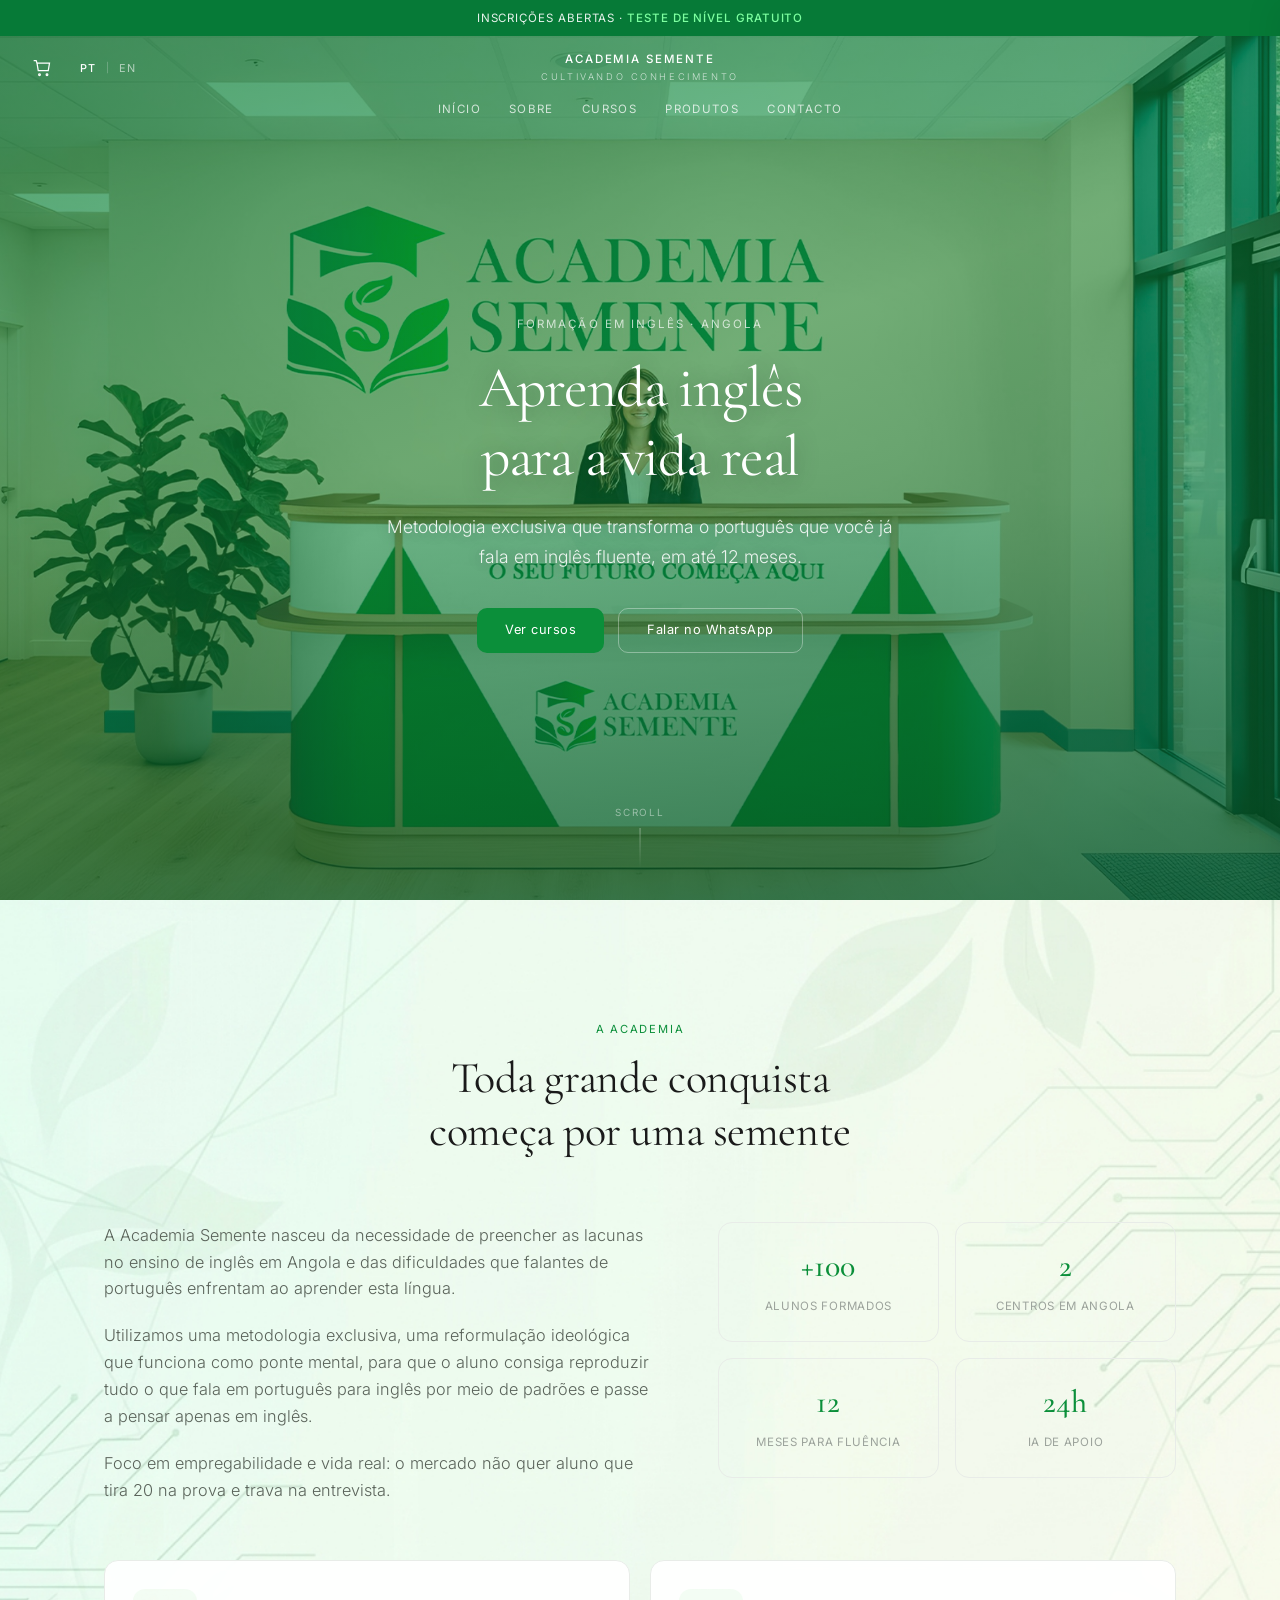
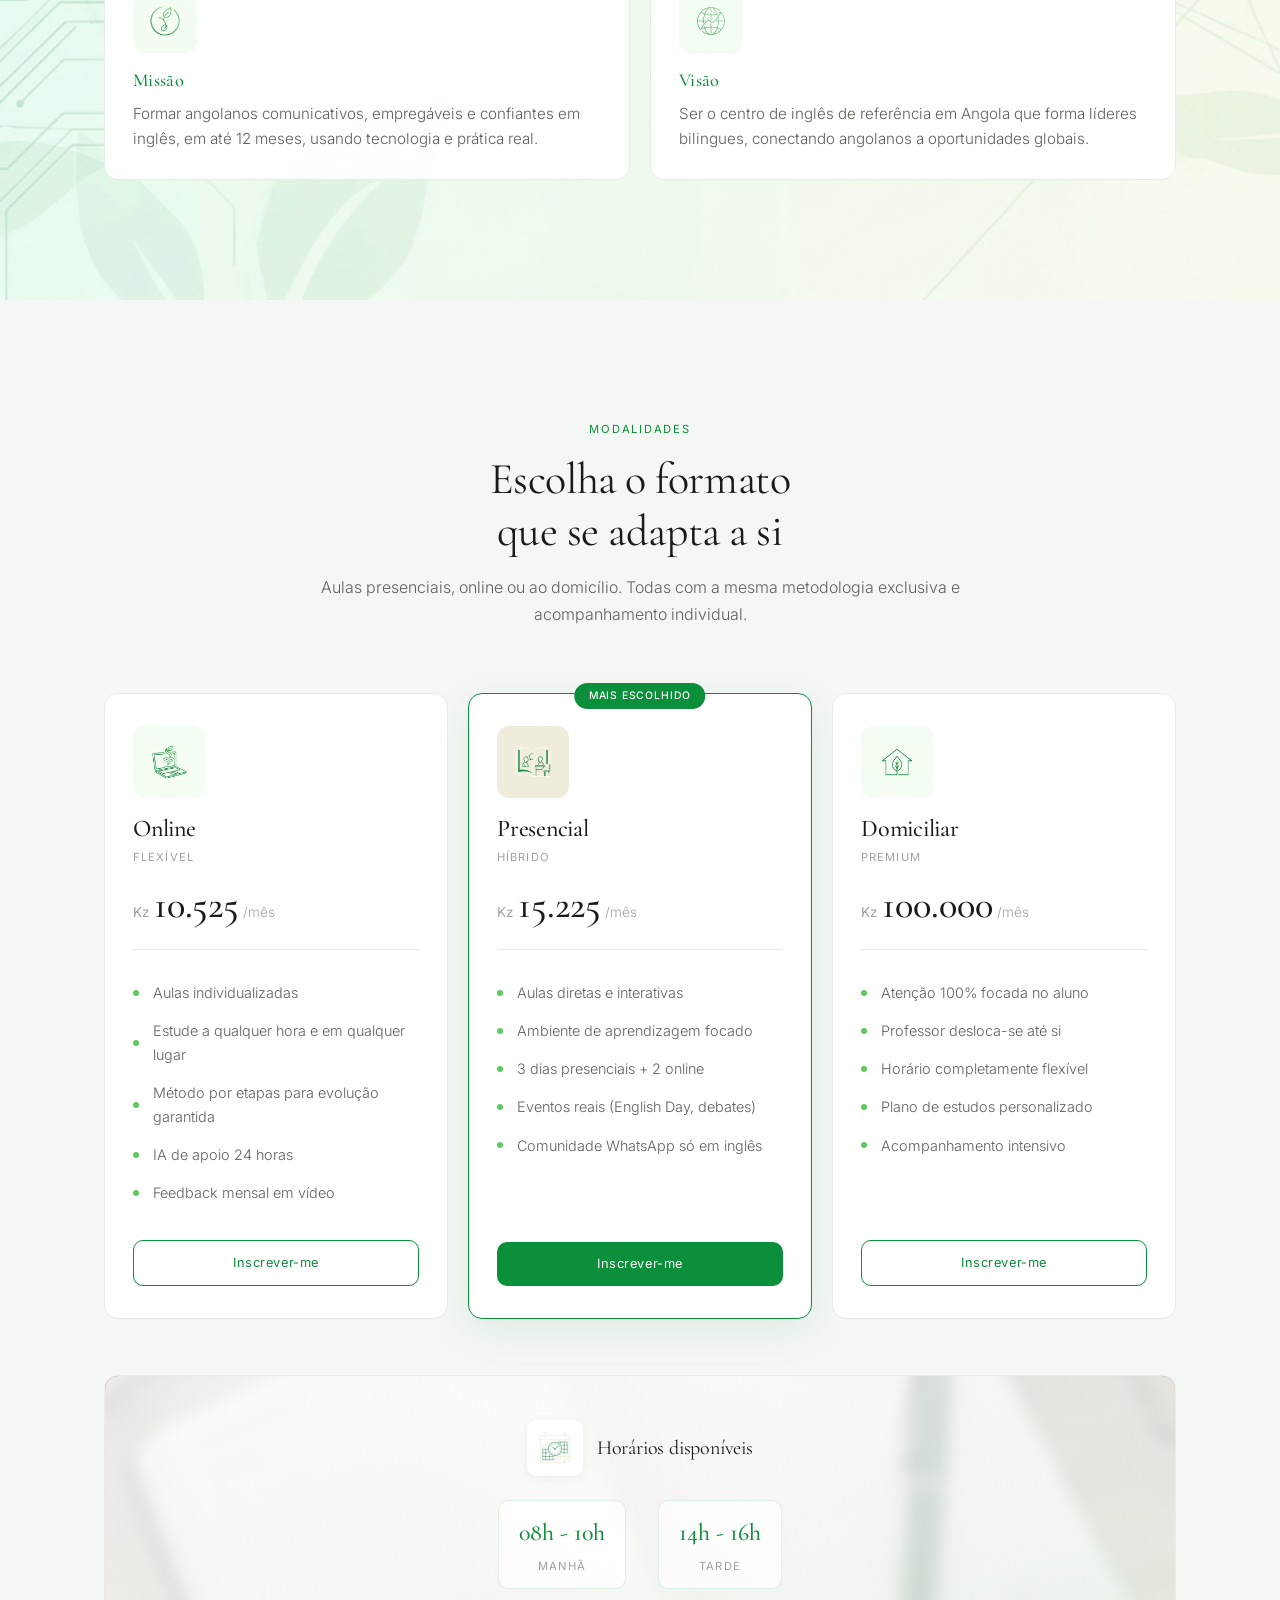
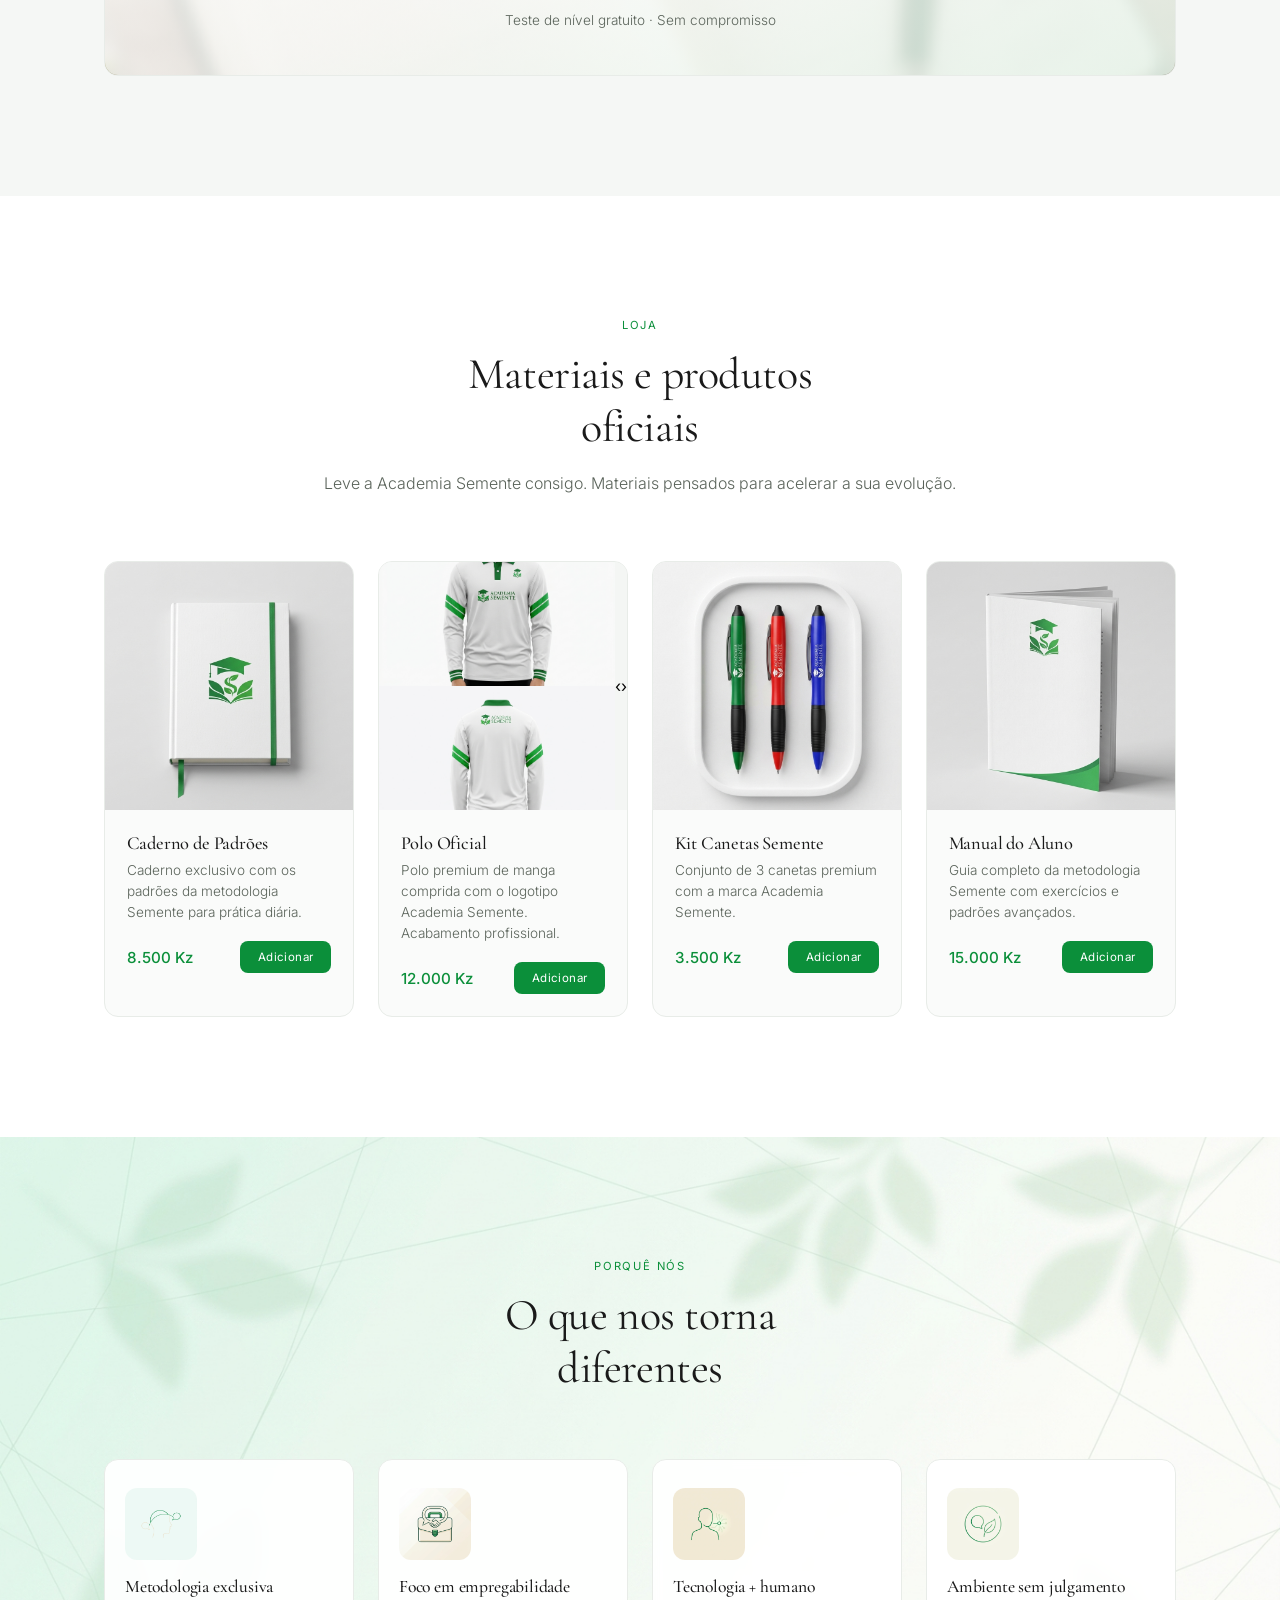
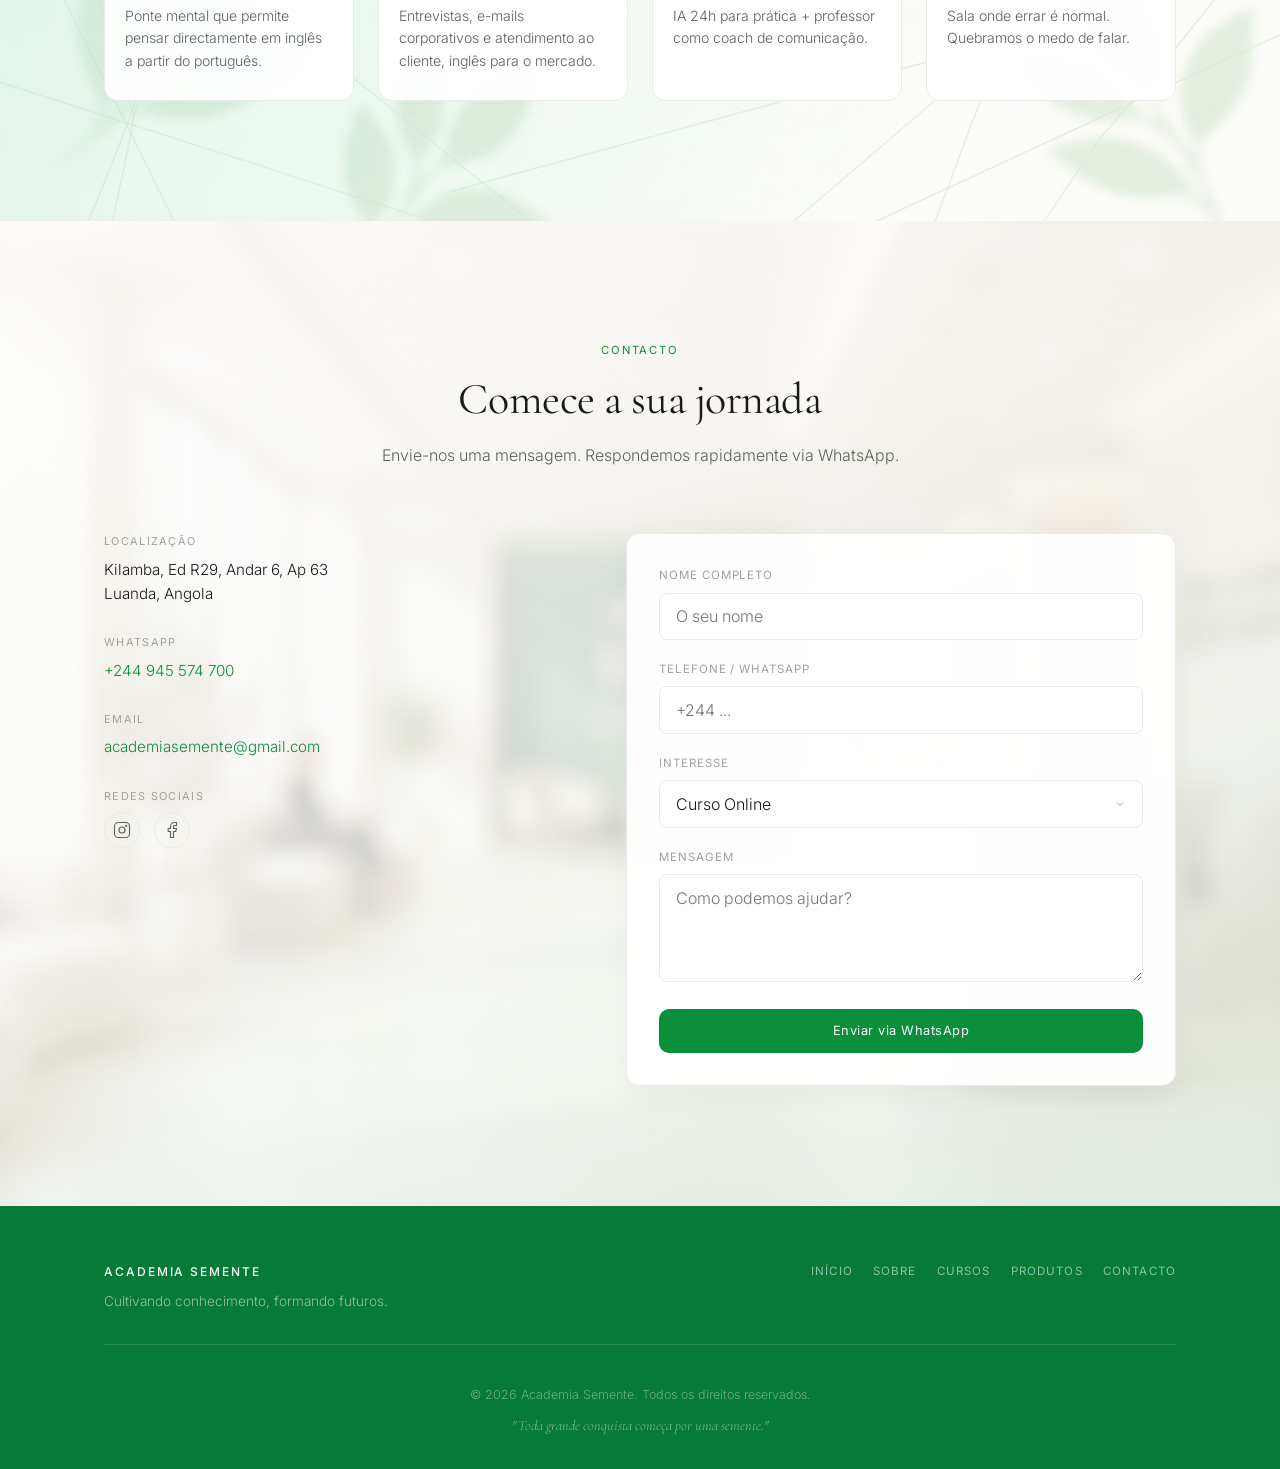
==== commit df43aeac: "Add files via upload" ====
--- a/academia-semente-website/index.html
+++ b/academia-semente-website/index.html
@@ -301,8 +301,15 @@
           </article>
 
           <article class="product-card" data-id="polo" data-name="Polo Oficial" data-price="12000" data-name-en="Official Polo">
-            <div class="product-image">
-              <img src="assets/products/polo-front.jpg" alt="Polo Oficial Academia Semente" loading="lazy">
+            <div class="product-image product-slider" data-slider>
+              <div class="slider-track">
+                <img src="assets/products/polo-front.jpg" alt="Polo Oficial - frente" loading="lazy" draggable="false">
+                <img src="assets/products/polo-back.jpg" alt="Polo Oficial - costas" loading="lazy" draggable="false">
+              </div>
+              <button type="button" class="slider-dot active" data-slide="0" aria-label="Frente"></button>
+              <button type="button" class="slider-dot" data-slide="1" aria-label="Costas"></button>
+              <button type="button" class="slider-nav slider-prev" aria-label="Anterior">‹</button>
+              <button type="button" class="slider-nav slider-next" aria-label="Seguinte">›</button>
             </div>
             <div class="product-info">
               <h3 data-i18n="prod2Title">Polo Oficial</h3>
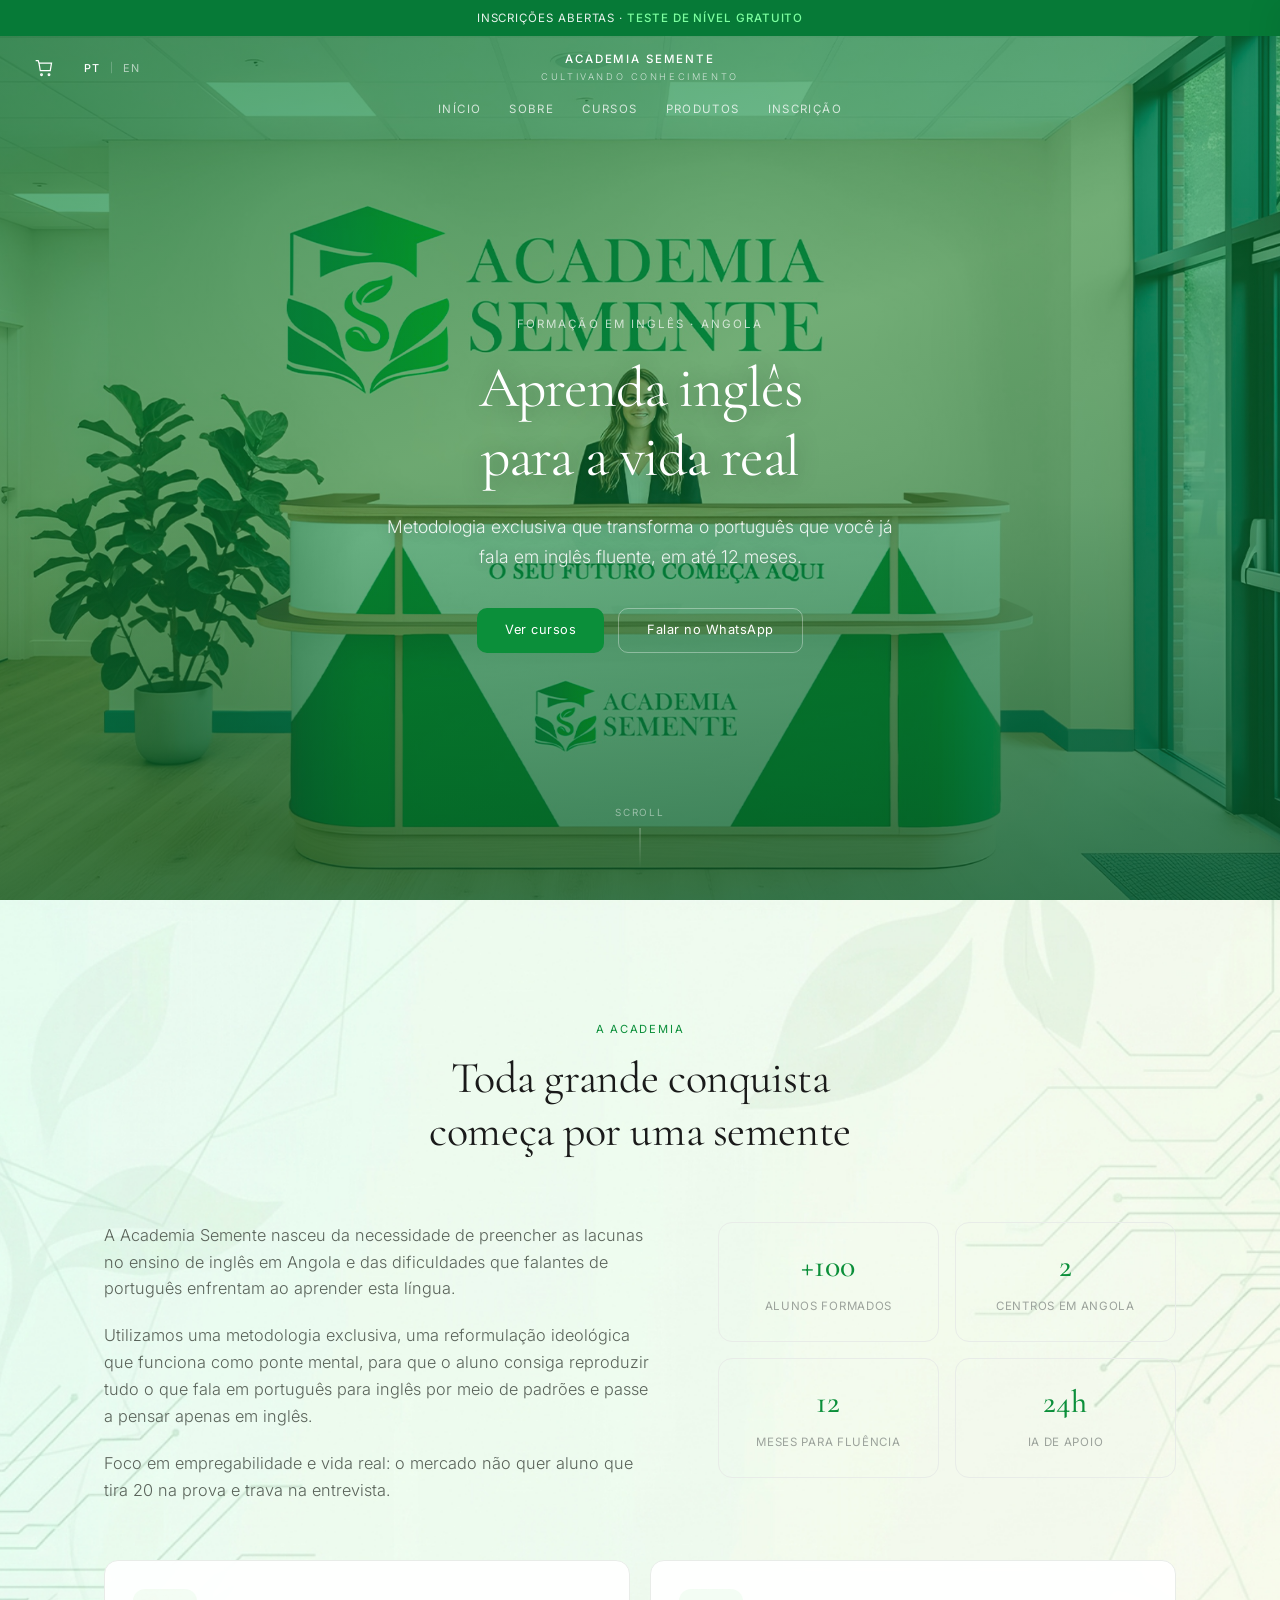
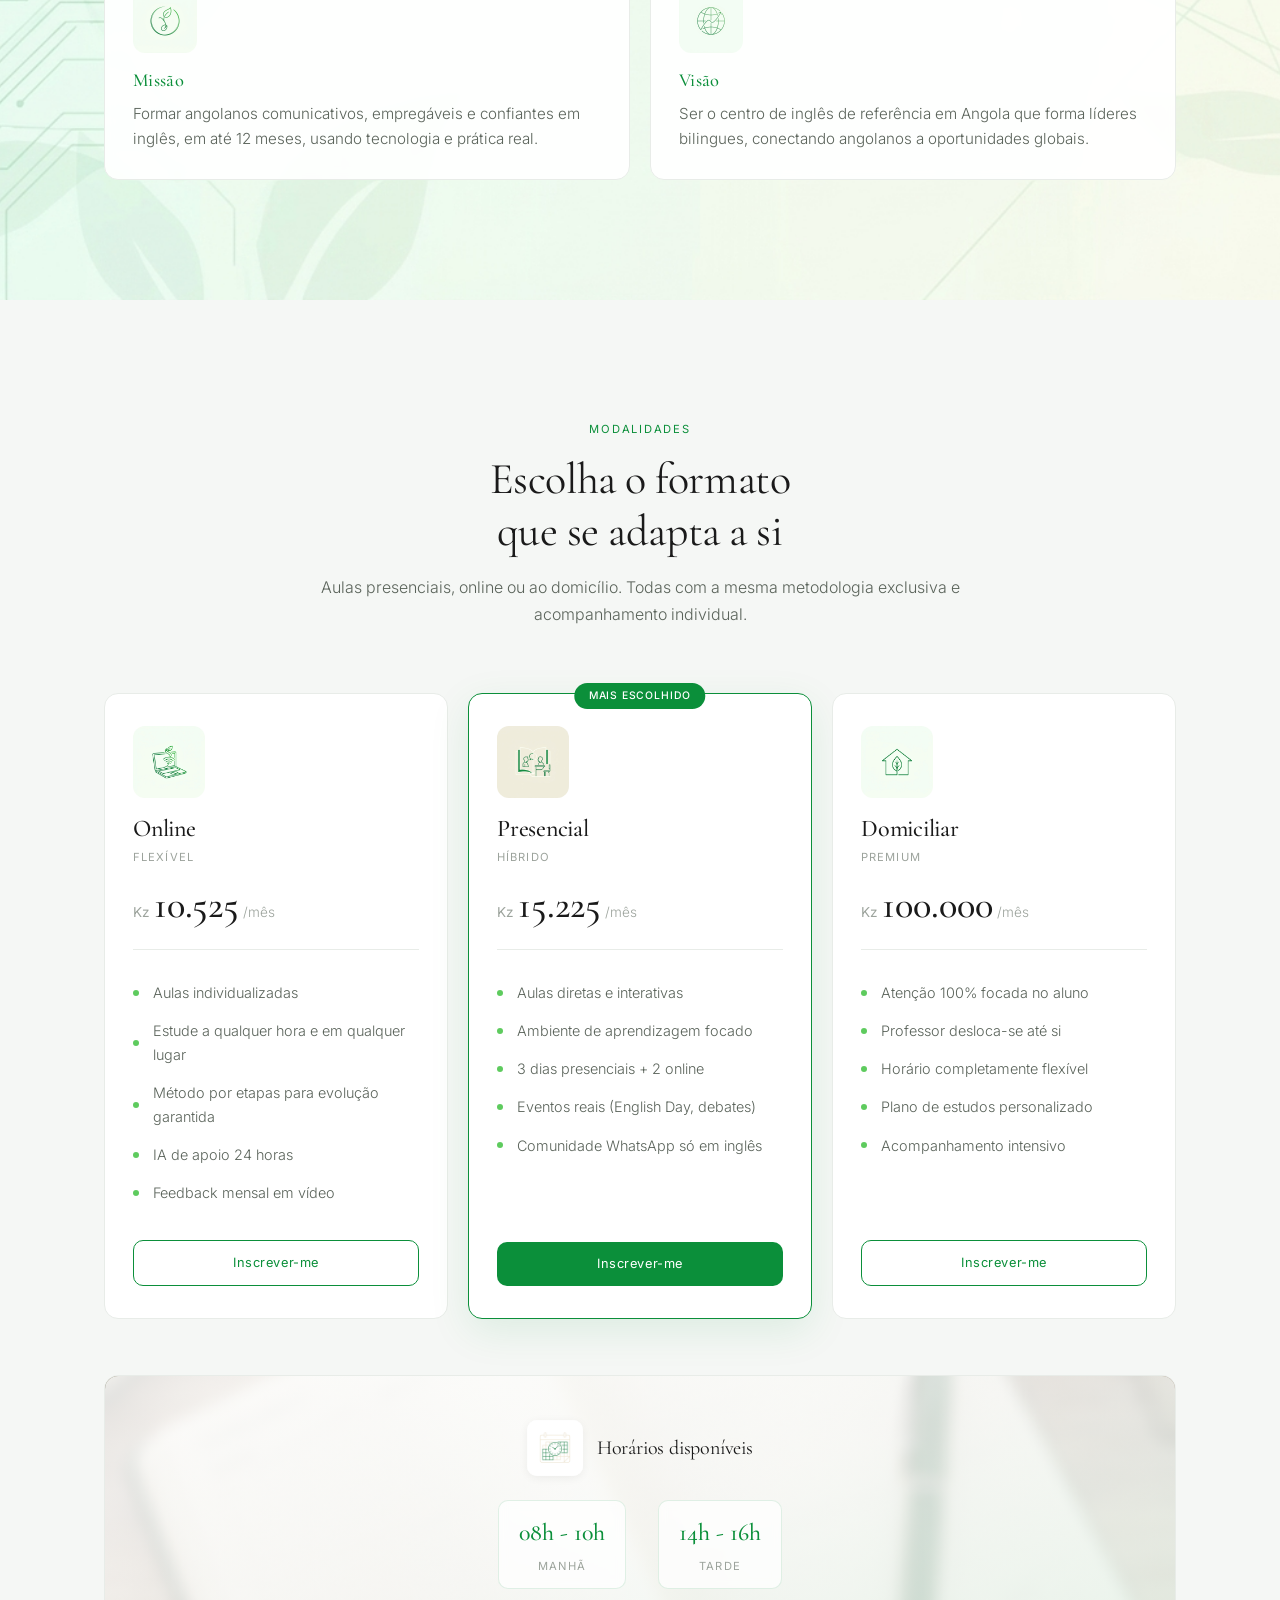
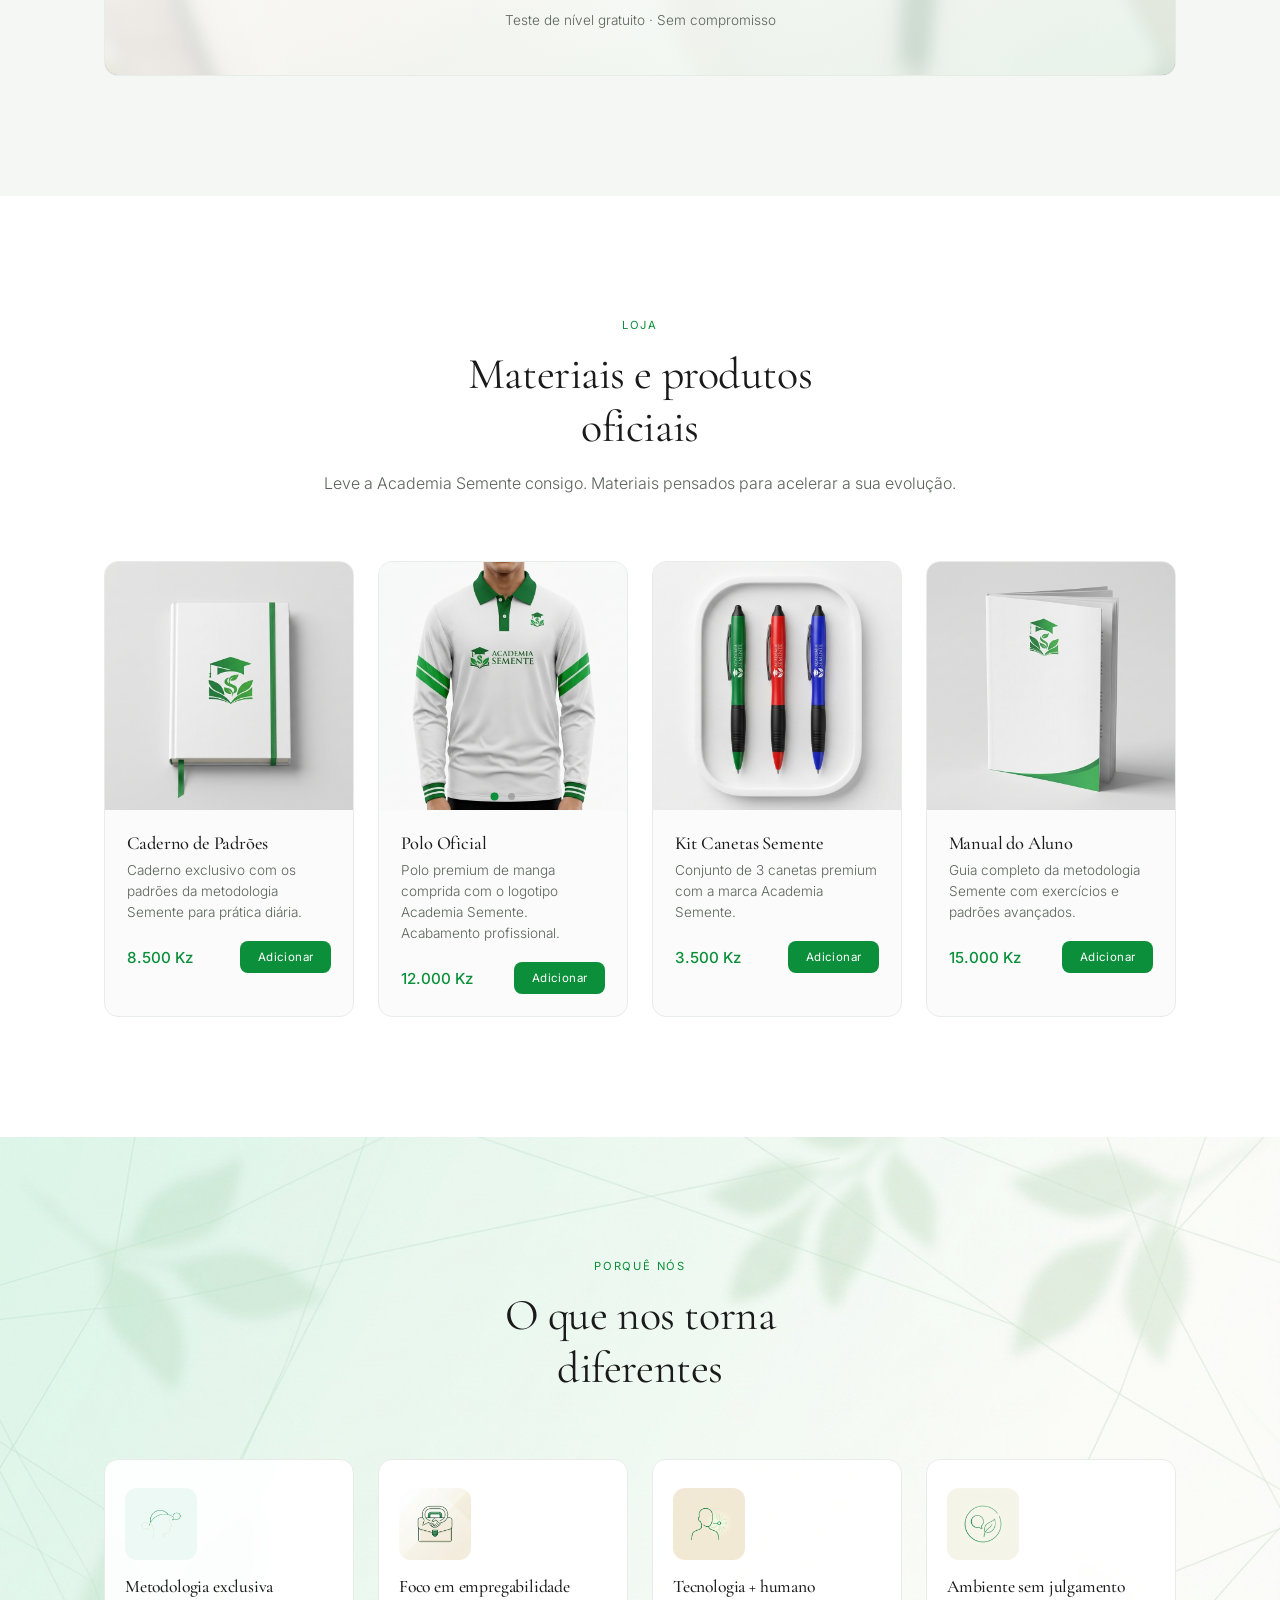
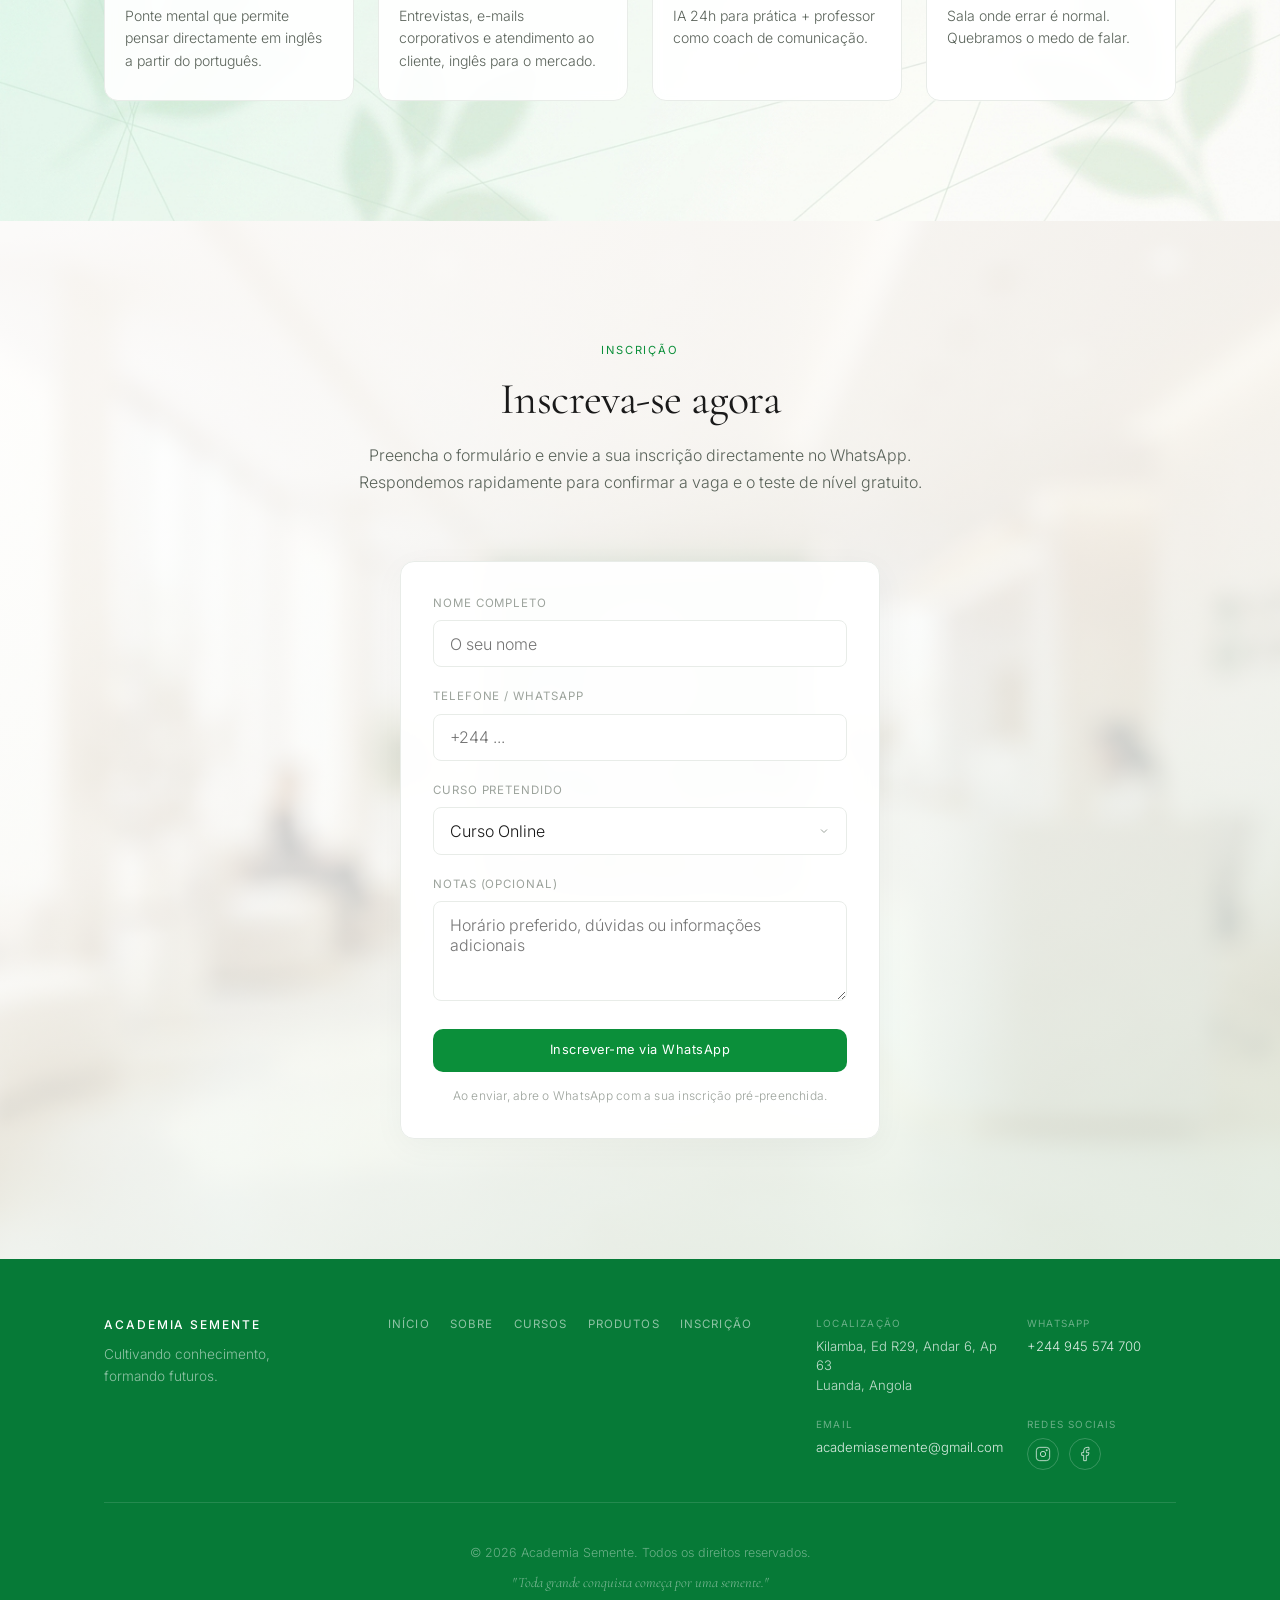
==== commit 98749eab: "Add files via upload" ====
--- a/academia-semente-website/index.html
+++ b/academia-semente-website/index.html
@@ -64,7 +64,7 @@
       <a href="#sobre" data-i18n="navAbout">Sobre</a>
       <a href="#cursos" data-i18n="navCourses">Cursos</a>
       <a href="#produtos" data-i18n="navProducts">Produtos</a>
-      <a href="#contacto" data-i18n="navContact">Contacto</a>
+      <a href="#inscricao" data-i18n="navEnroll">Inscrição</a>
     </nav>
   </header>
 
@@ -84,7 +84,7 @@
       <a href="#sobre" data-i18n="navAbout">Sobre</a>
       <a href="#cursos" data-i18n="navCourses">Cursos</a>
       <a href="#produtos" data-i18n="navProducts">Produtos</a>
-      <a href="#contacto" data-i18n="navContact">Contacto</a>
+      <a href="#inscricao" data-i18n="navEnroll">Inscrição</a>
     </nav>
     <div class="drawer-footer">
       <a href="https://wa.me/244945574700" target="_blank" rel="noopener" class="drawer-whatsapp">
@@ -201,7 +201,7 @@
               <li data-i18n="onlineF4">IA de apoio 24 horas</li>
               <li data-i18n="onlineF5">Feedback mensal em vídeo</li>
             </ul>
-            <a href="#contacto" class="btn btn-outline enroll-btn" data-course="Online" data-i18n="enrollBtn">Inscrever-me</a>
+            <a href="#inscricao" class="btn btn-outline enroll-btn" data-course="Online" data-i18n="enrollBtn">Inscrever-me</a>
           </article>
 
           <!-- Presencial (featured) -->
@@ -226,7 +226,7 @@
               <li data-i18n="presencialF4">Eventos reais (English Day, debates)</li>
               <li data-i18n="presencialF5">Comunidade WhatsApp só em inglês</li>
             </ul>
-            <a href="#contacto" class="btn btn-primary enroll-btn" data-course="Presencial" data-i18n="enrollBtn">Inscrever-me</a>
+            <a href="#inscricao" class="btn btn-primary enroll-btn" data-course="Presencial" data-i18n="enrollBtn">Inscrever-me</a>
           </article>
 
           <!-- Domiciliar -->
@@ -250,7 +250,7 @@
               <li data-i18n="domiciliarF4">Plano de estudos personalizado</li>
               <li data-i18n="domiciliarF5">Acompanhamento intensivo</li>
             </ul>
-            <a href="#contacto" class="btn btn-outline enroll-btn" data-course="Domiciliar" data-i18n="enrollBtn">Inscrever-me</a>
+            <a href="#inscricao" class="btn btn-outline enroll-btn" data-course="Domiciliar" data-i18n="enrollBtn">Inscrever-me</a>
           </article>
         </div>
 
@@ -394,67 +394,41 @@
       </div>
     </section>
 
-    <!-- ========== CONTACTO ========== -->
-    <section class="section contacto" id="contacto">
-      <div class="contacto-bg" aria-hidden="true"></div>
+    <!-- ========== INSCRIÇÃO ========== -->
+    <section class="section inscricao" id="inscricao">
+      <div class="inscricao-bg" aria-hidden="true"></div>
       <div class="container">
         <div class="section-header">
-          <p class="section-eyebrow" data-i18n="contactEyebrow">Contacto</p>
-          <h2 class="section-title" data-i18n="contactTitle">Comece a sua jornada</h2>
-          <p class="section-desc" data-i18n="contactDesc">Envie-nos uma mensagem. Respondemos rapidamente via WhatsApp.</p>
-        </div>
-
-        <div class="contact-grid">
-          <div class="contact-info">
-            <div class="info-item">
-              <span class="info-label" data-i18n="locationLabel">Localização</span>
-              <p>Kilamba, Ed R29, Andar 6, Ap 63<br>Luanda, Angola</p>
-            </div>
-            <div class="info-item">
-              <span class="info-label" data-i18n="phoneLabel">WhatsApp</span>
-              <p><a href="https://wa.me/244945574700">+244 945 574 700</a></p>
-            </div>
-            <div class="info-item">
-              <span class="info-label" data-i18n="emailLabel">Email</span>
-              <p><a href="mailto:academiasemente@gmail.com">academiasemente@gmail.com</a></p>
-            </div>
-            <div class="info-item">
-              <span class="info-label" data-i18n="socialLabel">Redes sociais</span>
-              <div class="social-links">
-                <a href="https://www.instagram.com/academiasemente" target="_blank" rel="noopener" aria-label="Instagram">
-                  <svg width="18" height="18" viewBox="0 0 24 24" fill="none" stroke="currentColor" stroke-width="1.5"><rect x="2" y="2" width="20" height="20" rx="5"/><circle cx="12" cy="12" r="4"/><circle cx="17.5" cy="6.5" r="1.5" fill="currentColor" stroke="none"/></svg>
-                </a>
-                <a href="https://www.facebook.com/profile.php?id=61584786747541" target="_blank" rel="noopener" aria-label="Facebook">
-                  <svg width="18" height="18" viewBox="0 0 24 24" fill="none" stroke="currentColor" stroke-width="1.5"><path d="M18 2h-3a5 5 0 00-5 5v3H7v4h3v8h4v-8h3l1-4h-4V7a1 1 0 011-1h3z"/></svg>
-                </a>
-              </div>
-            </div>
-          </div>
-
-          <form class="contact-form" id="contactForm">
+          <p class="section-eyebrow" data-i18n="enrollEyebrow">Inscrição</p>
+          <h2 class="section-title" data-i18n="enrollTitle">Inscreva-se agora</h2>
+          <p class="section-desc" data-i18n="enrollDesc">Preencha o formulário e envie a sua inscrição directamente no WhatsApp. Respondemos rapidamente para confirmar a vaga e o teste de nível gratuito.</p>
+        </div>
+
+        <div class="enroll-grid">
+          <form class="enroll-form" id="enrollForm">
             <div class="form-group">
               <label for="name" data-i18n="formName">Nome completo</label>
-              <input type="text" id="name" name="name" required placeholder="O seu nome" data-i18n-placeholder="formNamePh">
+              <input type="text" id="name" name="name" required placeholder="O seu nome" data-i18n-placeholder="formNamePh" autocomplete="name">
             </div>
             <div class="form-group">
               <label for="phone" data-i18n="formPhone">Telefone / WhatsApp</label>
-              <input type="tel" id="phone" name="phone" required placeholder="+244 ..." data-i18n-placeholder="formPhonePh">
+              <input type="tel" id="phone" name="phone" required placeholder="+244 ..." data-i18n-placeholder="formPhonePh" autocomplete="tel">
             </div>
             <div class="form-group">
-              <label for="interest" data-i18n="formInterest">Interesse</label>
-              <select id="interest" name="interest">
+              <label for="interest" data-i18n="formCourse">Curso pretendido</label>
+              <select id="interest" name="interest" required>
                 <option value="Online" data-i18n="optOnline">Curso Online</option>
                 <option value="Presencial" data-i18n="optPresencial">Curso Presencial</option>
                 <option value="Domiciliar" data-i18n="optDomiciliar">Curso Domiciliar</option>
-                <option value="Produtos" data-i18n="optProducts">Produtos / Materiais</option>
-                <option value="Outro" data-i18n="optOther">Outro</option>
+                <option value="Teste de nível" data-i18n="optLevelTest">Teste de nível gratuito</option>
               </select>
             </div>
             <div class="form-group">
-              <label for="message" data-i18n="formMessage">Mensagem</label>
-              <textarea id="message" name="message" rows="4" placeholder="Como podemos ajudar?" data-i18n-placeholder="formMessagePh"></textarea>
-            </div>
-            <button type="submit" class="btn btn-primary btn-full" data-i18n="formSubmit">Enviar via WhatsApp</button>
+              <label for="message" data-i18n="formNotes">Notas (opcional)</label>
+              <textarea id="message" name="message" rows="3" placeholder="Horário preferido, dúvidas ou informações adicionais" data-i18n-placeholder="formNotesPh"></textarea>
+            </div>
+            <button type="submit" class="btn btn-primary btn-full" data-i18n="formEnrollSubmit">Inscrever-me via WhatsApp</button>
+            <p class="form-hint" data-i18n="formHint">Ao enviar, abre o WhatsApp com a sua inscrição pré-preenchida.</p>
           </form>
         </div>
       </div>
@@ -474,7 +448,32 @@
           <a href="#sobre" data-i18n="navAbout">Sobre</a>
           <a href="#cursos" data-i18n="navCourses">Cursos</a>
           <a href="#produtos" data-i18n="navProducts">Produtos</a>
-          <a href="#contacto" data-i18n="navContact">Contacto</a>
+          <a href="#inscricao" data-i18n="navEnroll">Inscrição</a>
+        </div>
+        <div class="footer-contact">
+          <div class="footer-contact-item">
+            <span class="footer-contact-label" data-i18n="locationLabel">Localização</span>
+            <p>Kilamba, Ed R29, Andar 6, Ap 63<br>Luanda, Angola</p>
+          </div>
+          <div class="footer-contact-item">
+            <span class="footer-contact-label" data-i18n="phoneLabel">WhatsApp</span>
+            <p><a href="https://wa.me/244945574700">+244 945 574 700</a></p>
+          </div>
+          <div class="footer-contact-item">
+            <span class="footer-contact-label" data-i18n="emailLabel">Email</span>
+            <p><a href="mailto:academiasemente@gmail.com">academiasemente@gmail.com</a></p>
+          </div>
+          <div class="footer-contact-item">
+            <span class="footer-contact-label" data-i18n="socialLabel">Redes sociais</span>
+            <div class="footer-social">
+              <a href="https://www.instagram.com/academiasemente" target="_blank" rel="noopener" aria-label="Instagram">
+                <svg width="16" height="16" viewBox="0 0 24 24" fill="none" stroke="currentColor" stroke-width="1.5"><rect x="2" y="2" width="20" height="20" rx="5"/><circle cx="12" cy="12" r="4"/><circle cx="17.5" cy="6.5" r="1.5" fill="currentColor" stroke="none"/></svg>
+              </a>
+              <a href="https://www.facebook.com/profile.php?id=61584786747541" target="_blank" rel="noopener" aria-label="Facebook">
+                <svg width="16" height="16" viewBox="0 0 24 24" fill="none" stroke="currentColor" stroke-width="1.5"><path d="M18 2h-3a5 5 0 00-5 5v3H7v4h3v8h4v-8h3l1-4h-4V7a1 1 0 011-1h3z"/></svg>
+              </a>
+            </div>
+          </div>
         </div>
       </div>
       <div class="footer-bottom">
--- a/academia-semente-website/css/styles.css
+++ b/academia-semente-website/css/styles.css
@@ -280,14 +280,23 @@
 
 .cart-btn {
   position: relative;
-  width: 36px;
-  height: 36px;
+  width: 40px;
+  height: 40px;
   display: flex;
   align-items: center;
   justify-content: center;
   color: var(--white);
   cursor: pointer;
   transition: color var(--trans);
+  touch-action: manipulation;
+  -webkit-tap-highlight-color: transparent;
+  background: transparent;
+  border: none;
+  padding: 0;
+}
+
+.cart-btn svg {
+  pointer-events: none;
 }
 
 .cart-btn:hover {
@@ -1175,6 +1184,105 @@
   transform: scale(1.04);
 }
 
+/* Product image slider (polo front/back) */
+.product-image.product-slider {
+  display: block; /* override flex so track + controls don't sit in a row */
+  position: relative;
+  overflow: hidden;
+  touch-action: pan-y;
+  user-select: none;
+  -webkit-user-select: none;
+}
+
+.product-slider .slider-track {
+  display: flex;
+  flex-direction: row;
+  width: 200%;
+  height: 100%;
+  transition: transform 0.35s var(--ease);
+  will-change: transform;
+}
+
+.product-slider .slider-track img {
+  box-sizing: border-box;
+  width: 50%;
+  min-width: 50%;
+  max-width: 50%;
+  height: 100%;
+  object-fit: cover;
+  object-position: center;
+  flex: 0 0 50%;
+  pointer-events: none;
+  transform: none !important;
+}
+
+.product-card:hover .product-slider .slider-track img {
+  transform: none !important;
+}
+
+.slider-nav {
+  position: absolute;
+  top: 50%;
+  transform: translateY(-50%);
+  width: 28px;
+  height: 28px;
+  border-radius: 50%;
+  border: 1px solid rgba(0,0,0,0.08);
+  background: rgba(255,255,255,0.9);
+  color: var(--text);
+  font-size: 1.1rem;
+  line-height: 1;
+  display: flex;
+  align-items: center;
+  justify-content: center;
+  cursor: pointer;
+  opacity: 0;
+  transition: opacity 0.2s var(--ease), background 0.2s;
+  z-index: 2;
+  -webkit-tap-highlight-color: transparent;
+}
+
+.product-slider:hover .slider-nav,
+.product-slider:focus-within .slider-nav {
+  opacity: 1;
+}
+
+@media (hover: none) {
+  .slider-nav { opacity: 0.85; }
+}
+
+.slider-prev { left: 0.5rem; }
+.slider-next { right: 0.5rem; }
+
+.slider-nav:hover {
+  background: var(--white);
+  border-color: var(--green-primary);
+  color: var(--green-primary);
+}
+
+.slider-dot {
+  position: absolute;
+  bottom: 0.65rem;
+  width: 7px;
+  height: 7px;
+  border-radius: 50%;
+  border: none;
+  background: rgba(0,0,0,0.2);
+  cursor: pointer;
+  z-index: 2;
+  padding: 0;
+  transition: background 0.2s, transform 0.2s;
+}
+
+.slider-dot:nth-of-type(1) { left: calc(50% - 12px); }
+.slider-dot:nth-of-type(2) { left: calc(50% + 5px); }
+
+.slider-dot.active {
+  background: var(--green-primary);
+  transform: scale(1.15);
+}
+
+
 .product-info {
   padding: 1.35rem;
 }
@@ -1291,14 +1399,14 @@
   line-height: 1.6;
 }
 
-/* ========== CONTACTO ========== */
-.contacto {
+/* ========== INSCRIÇÃO ========== */
+.inscricao {
   position: relative;
   background: var(--white);
   overflow: hidden;
 }
 
-.contacto-bg {
+.inscricao-bg {
   position: absolute;
   inset: 0;
   background-image: url('../assets/contact-bg.jpg');
@@ -1308,7 +1416,7 @@
   z-index: 0;
 }
 
-.contacto-bg::after {
+.inscricao-bg::after {
   content: '';
   position: absolute;
   inset: 0;
@@ -1320,81 +1428,20 @@
   );
 }
 
-.contacto > .container {
+.inscricao > .container {
   position: relative;
   z-index: 1;
 }
 
-.contact-grid {
-  display: grid;
-  gap: 3rem;
-}
-
-@media (min-width: 768px) {
-  .contact-grid {
-    grid-template-columns: 1fr 1.2fr;
-    gap: 4rem;
-    align-items: start;
-  }
-}
-
-.contact-info {
-  display: flex;
-  flex-direction: column;
-  gap: 1.75rem;
-}
-
-.info-item .info-label {
-  display: block;
-  font-size: 0.68rem;
-  font-weight: 400;
-  letter-spacing: 0.12em;
-  text-transform: uppercase;
-  color: var(--text-muted);
-  margin-bottom: 0.4rem;
-}
-
-.info-item p {
-  font-size: 0.95rem;
-  font-weight: 300;
-  color: var(--text);
-  line-height: 1.6;
-}
-
-.info-item a {
-  color: var(--accent);
-  transition: color var(--trans);
-}
-
-.info-item a:hover {
-  color: var(--green-dark);
-}
-
-.social-links {
-  display: flex;
-  gap: 0.85rem;
-  margin-top: 0.25rem;
-}
-
-.social-links a {
-  width: 36px;
-  height: 36px;
-  border: 1px solid var(--gray-200);
-  border-radius: 50%;
-  display: flex;
-  align-items: center;
+.enroll-grid {
+  display: flex;
   justify-content: center;
-  color: var(--text-soft);
-  transition: all var(--trans);
-}
-
-.social-links a:hover {
-  border-color: var(--accent);
-  color: var(--accent);
 }
 
 /* Form */
-.contact-form {
+.enroll-form {
+  width: 100%;
+  max-width: 480px;
   border: 1px solid var(--gray-200);
   border-radius: var(--radius);
   padding: 2rem;
@@ -1402,6 +1449,15 @@
   backdrop-filter: blur(8px);
   -webkit-backdrop-filter: blur(8px);
   box-shadow: 0 8px 32px rgba(0, 0, 0, 0.04);
+}
+
+.form-hint {
+  margin-top: 0.85rem;
+  font-size: 0.75rem;
+  font-weight: 300;
+  color: var(--text-muted);
+  text-align: center;
+  letter-spacing: 0.02em;
 }
 
 .form-group {
@@ -1460,17 +1516,19 @@
 .footer-top {
   display: flex;
   flex-direction: column;
-  gap: 2rem;
+  gap: 2.25rem;
   margin-bottom: 2.5rem;
   padding-bottom: 2rem;
   border-bottom: 1px solid rgba(255,255,255,0.12);
 }
 
-@media (min-width: 640px) {
+@media (min-width: 768px) {
   .footer-top {
     flex-direction: row;
+    flex-wrap: wrap;
     justify-content: space-between;
     align-items: flex-start;
+    gap: 2rem 3rem;
   }
 }
 
@@ -1488,6 +1546,7 @@
   font-size: 0.85rem;
   font-weight: 300;
   color: rgba(255,255,255,0.55);
+  max-width: 220px;
 }
 
 .footer-links {
@@ -1506,6 +1565,72 @@
 }
 
 .footer-links a:hover {
+  color: var(--white);
+}
+
+.footer-contact {
+  display: grid;
+  grid-template-columns: 1fr 1fr;
+  gap: 1.25rem 1.5rem;
+  width: 100%;
+}
+
+@media (min-width: 768px) {
+  .footer-contact {
+    width: auto;
+    min-width: 280px;
+    max-width: 360px;
+  }
+}
+
+.footer-contact-label {
+  display: block;
+  font-size: 0.62rem;
+  font-weight: 400;
+  letter-spacing: 0.12em;
+  text-transform: uppercase;
+  color: rgba(255,255,255,0.4);
+  margin-bottom: 0.35rem;
+}
+
+.footer-contact-item p {
+  font-size: 0.82rem;
+  font-weight: 300;
+  color: rgba(255,255,255,0.75);
+  line-height: 1.5;
+}
+
+.footer-contact-item a {
+  color: rgba(255,255,255,0.85);
+  transition: color var(--trans);
+  border-bottom: 1px solid transparent;
+}
+
+.footer-contact-item a:hover {
+  color: var(--white);
+  border-bottom-color: rgba(255,255,255,0.35);
+}
+
+.footer-social {
+  display: flex;
+  gap: 0.65rem;
+  margin-top: 0.15rem;
+}
+
+.footer-social a {
+  width: 32px;
+  height: 32px;
+  border: 1px solid rgba(255,255,255,0.2);
+  border-radius: 50%;
+  display: flex;
+  align-items: center;
+  justify-content: center;
+  color: rgba(255,255,255,0.7);
+  transition: all var(--trans);
+}
+
+.footer-social a:hover {
+  border-color: rgba(255,255,255,0.5);
   color: var(--white);
 }
 
@@ -1597,14 +1722,23 @@
 }
 
 .cart-close {
-  width: 32px;
-  height: 32px;
+  width: 40px;
+  height: 40px;
   display: flex;
   align-items: center;
   justify-content: center;
   color: var(--gray-600);
   cursor: pointer;
   transition: color var(--trans);
+  touch-action: manipulation;
+  -webkit-tap-highlight-color: transparent;
+  background: transparent;
+  border: none;
+  padding: 0;
+}
+
+.cart-close svg {
+  pointer-events: none;
 }
 
 .cart-close:hover {
@@ -1726,6 +1860,10 @@
   z-index: 2;
 }
 
+.cart-footer[hidden] {
+  display: none !important;
+}
+
 .cart-footer .btn {
   touch-action: manipulation;
   -webkit-tap-highlight-color: transparent;
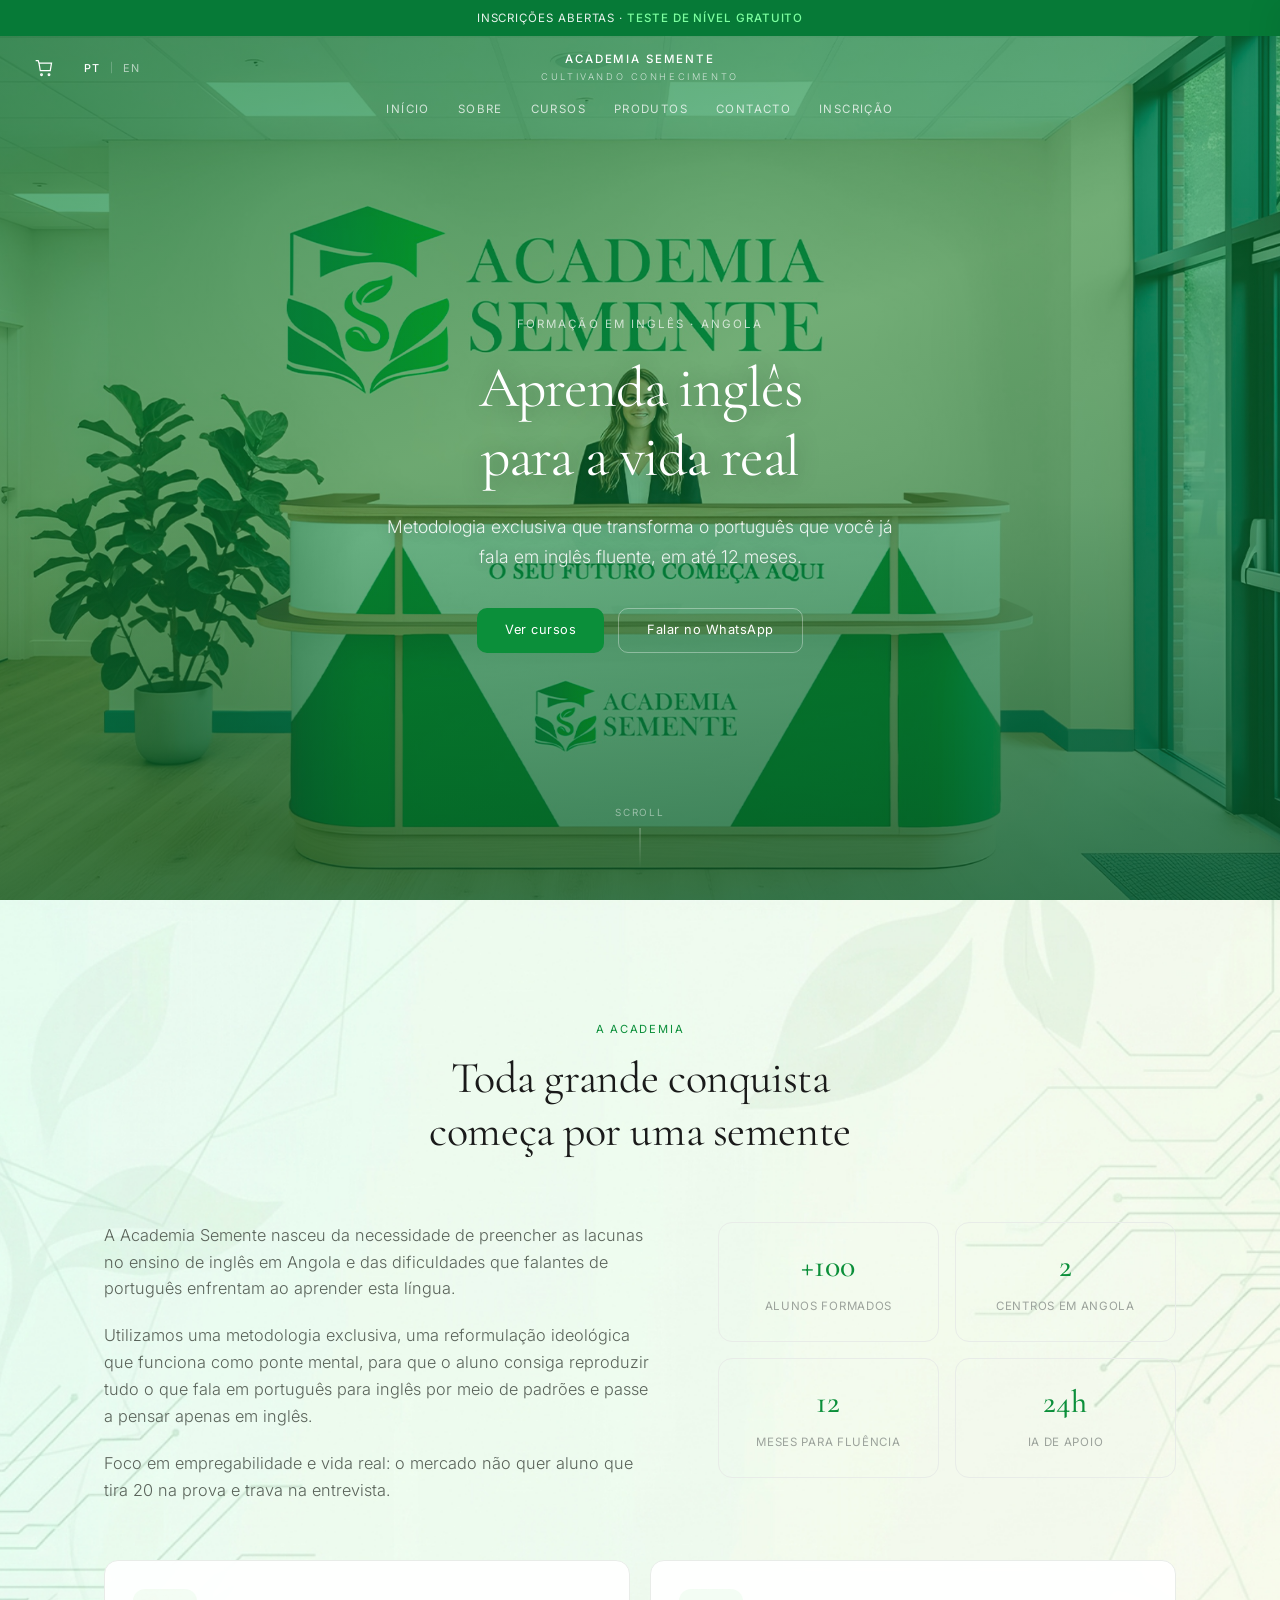
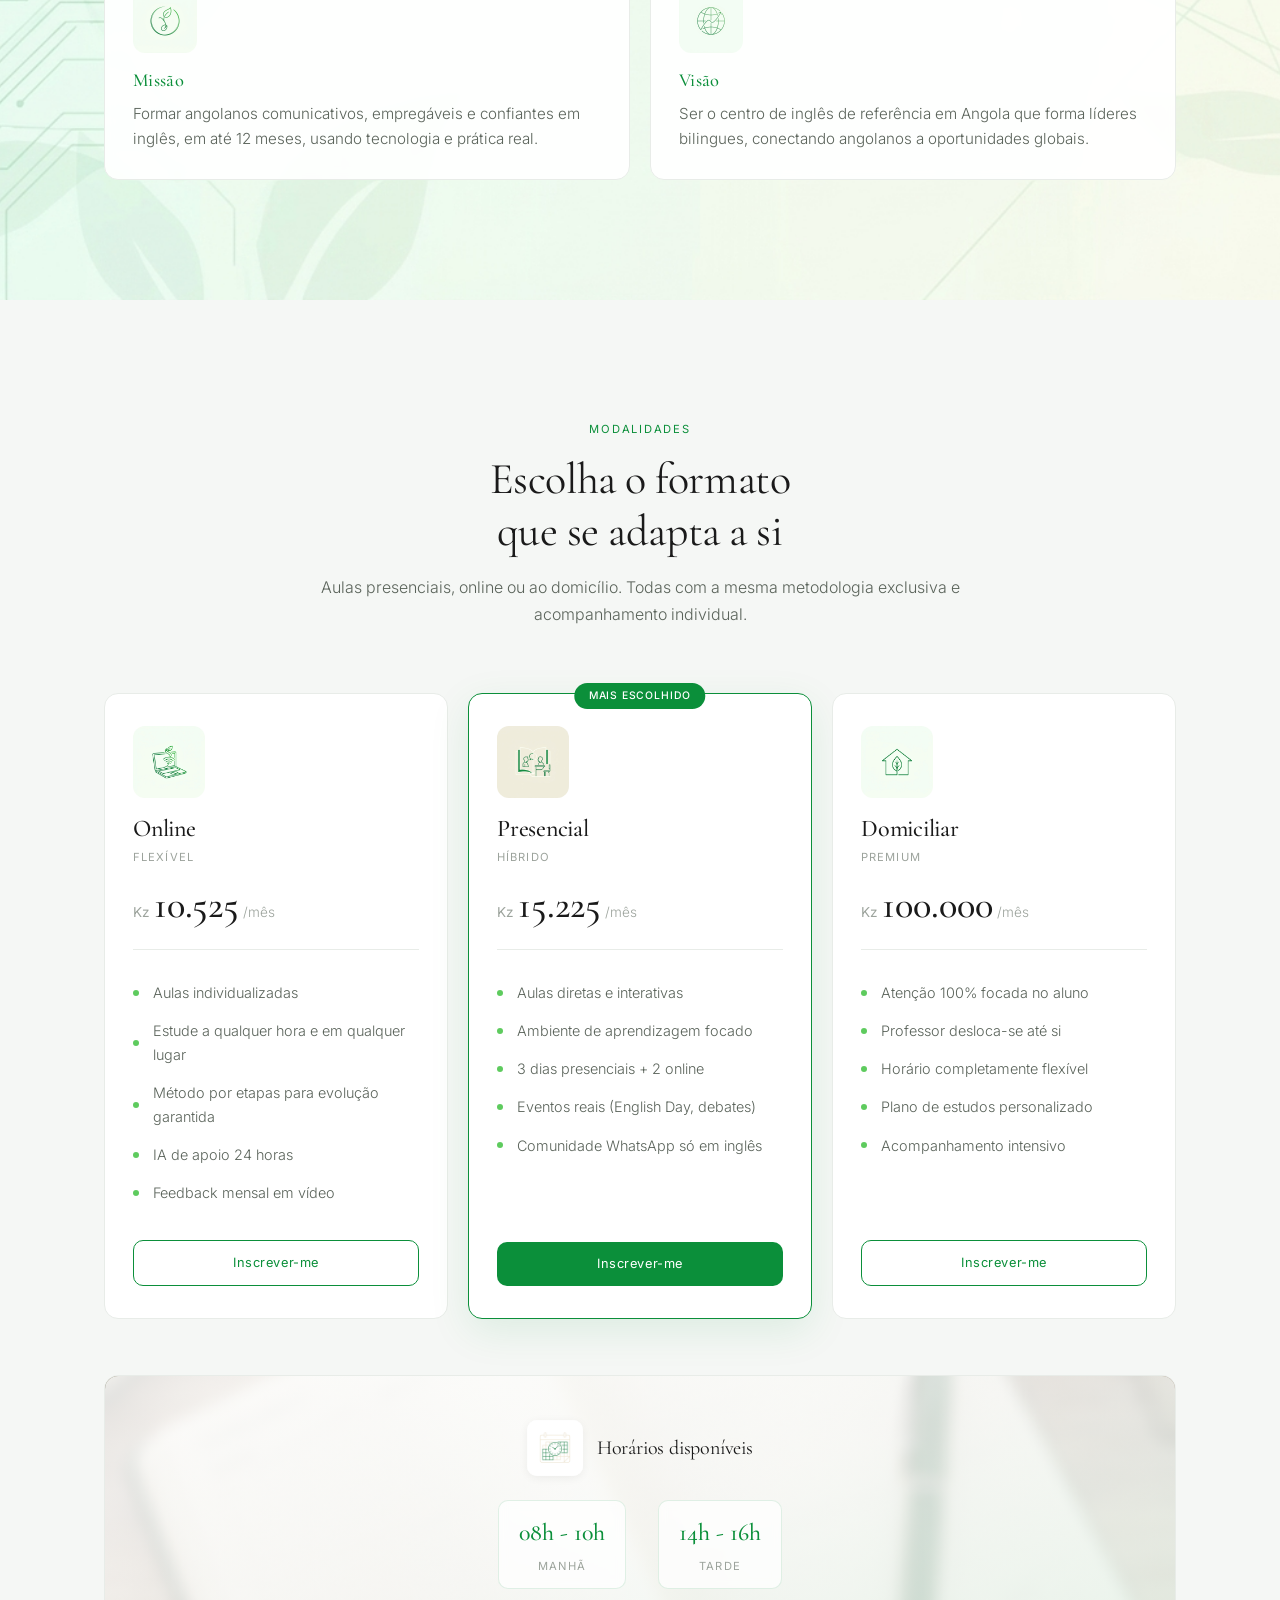
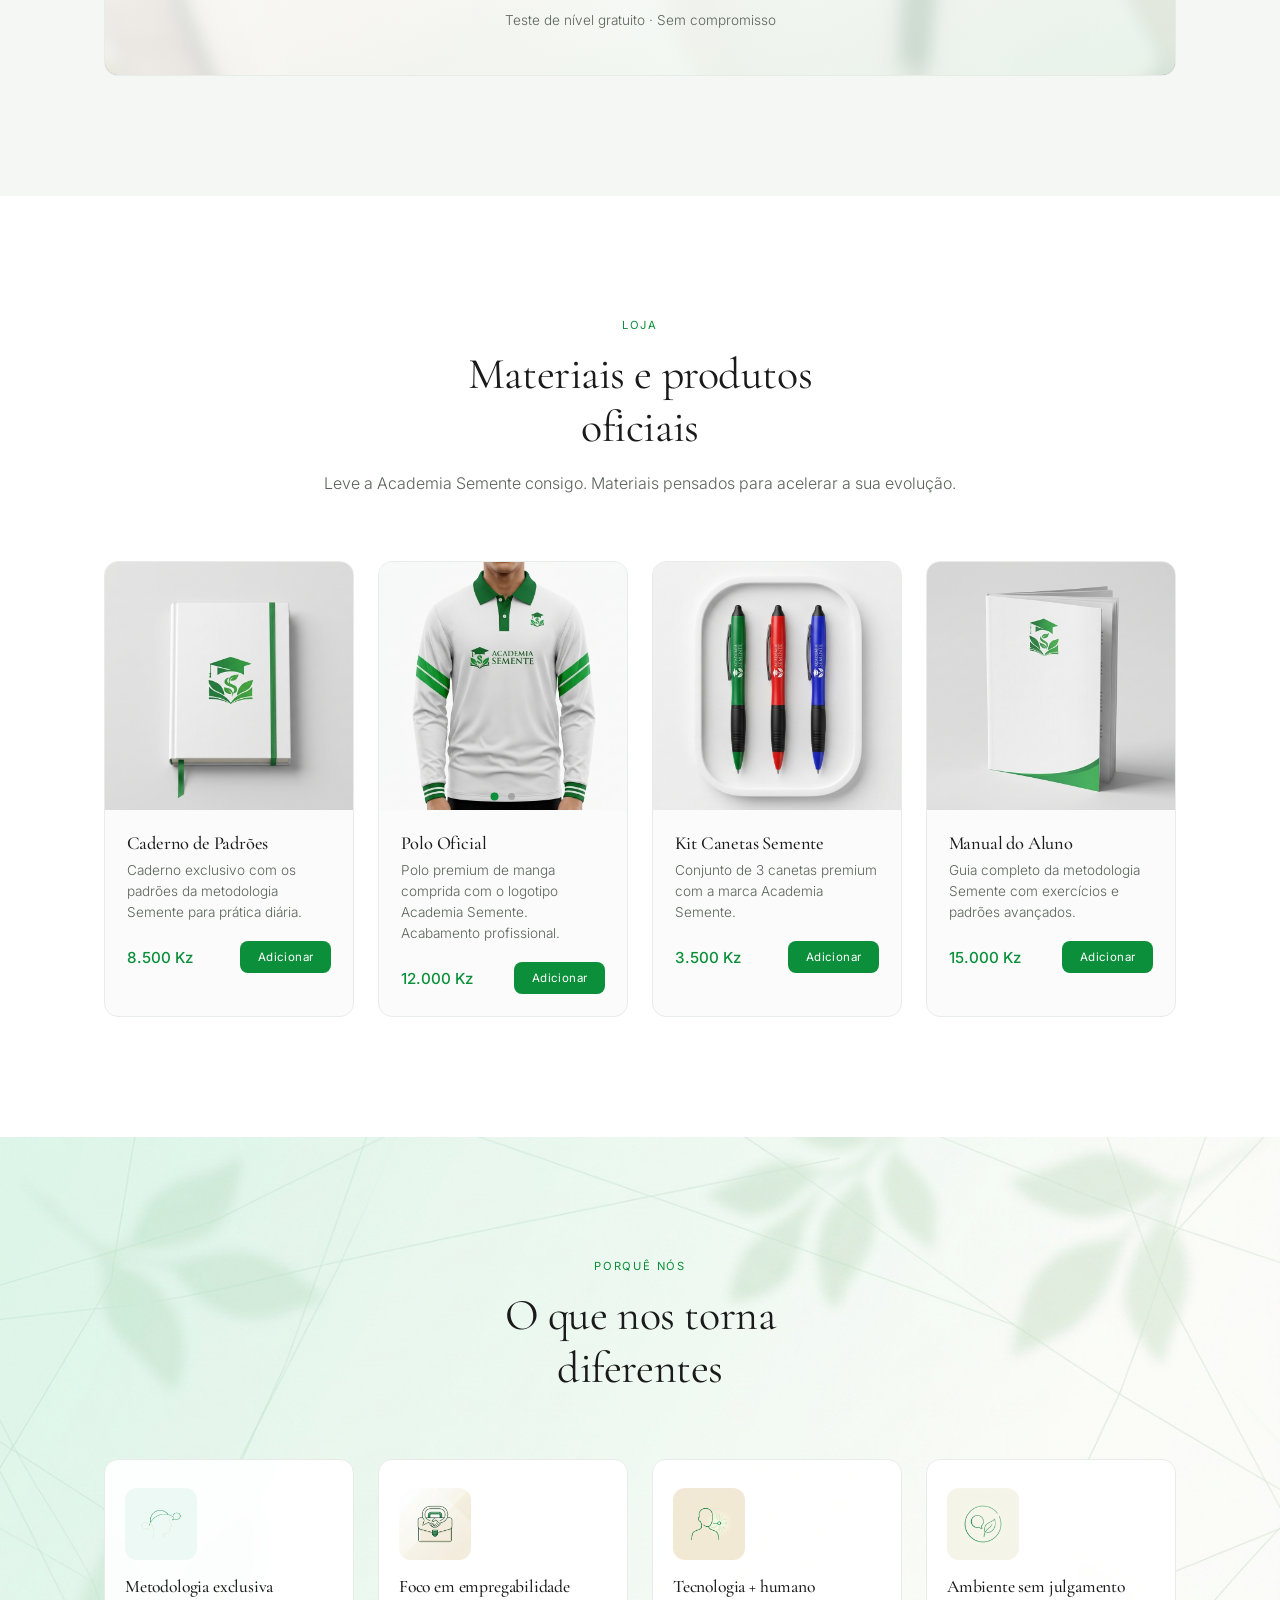
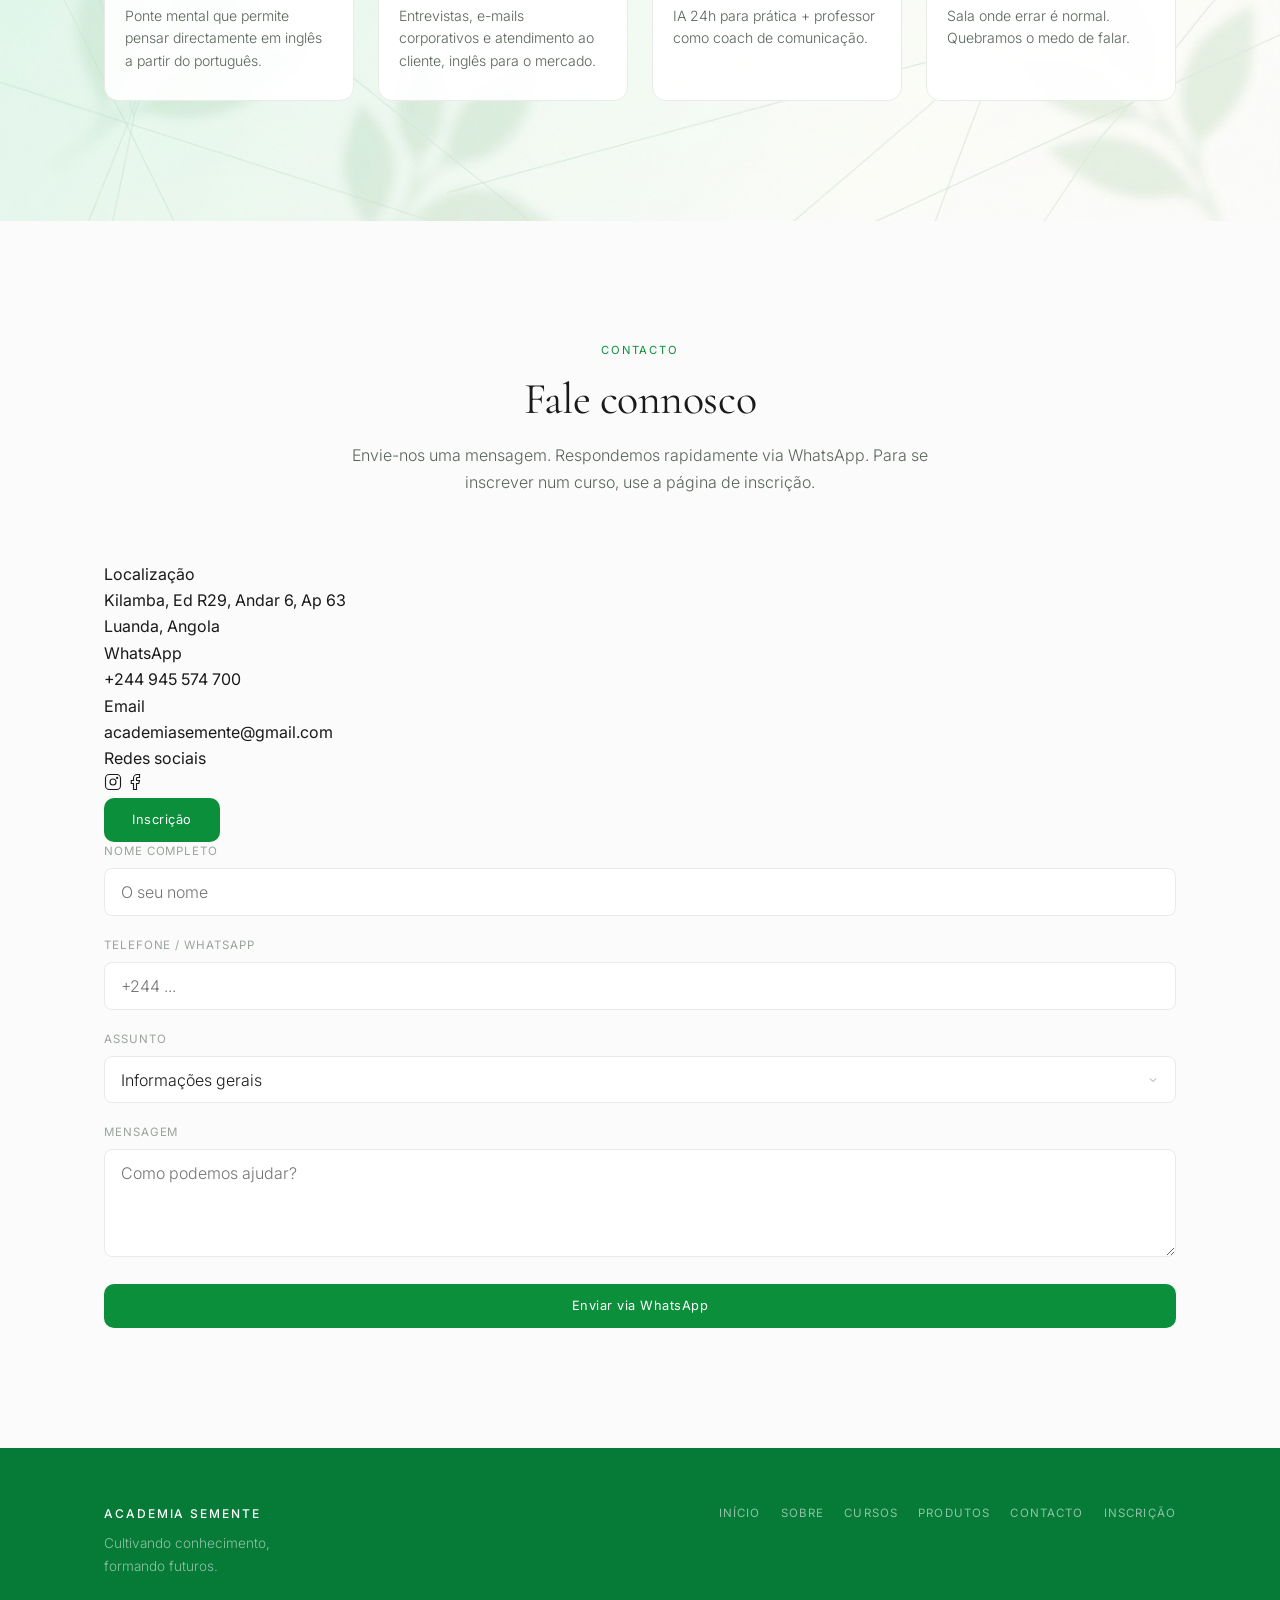
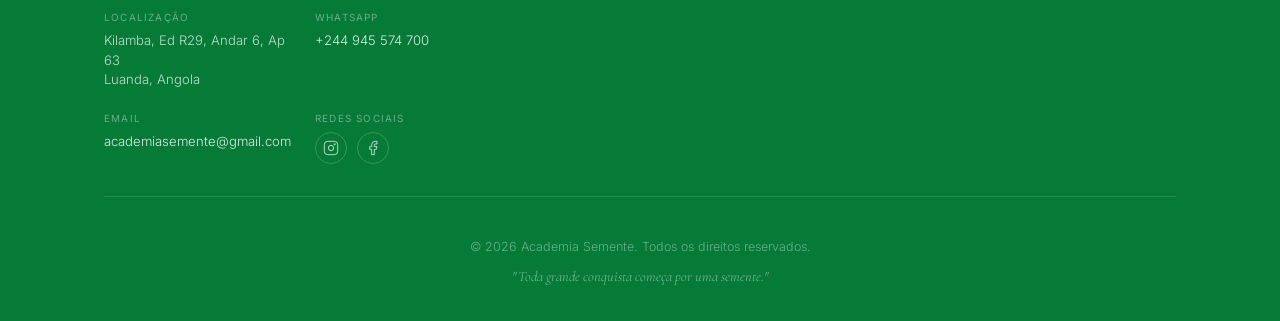
==== commit b683bc8f: "Add files via upload" ====
--- a/academia-semente-website/index.html
+++ b/academia-semente-website/index.html
@@ -64,7 +64,8 @@
       <a href="#sobre" data-i18n="navAbout">Sobre</a>
       <a href="#cursos" data-i18n="navCourses">Cursos</a>
       <a href="#produtos" data-i18n="navProducts">Produtos</a>
-      <a href="#inscricao" data-i18n="navEnroll">Inscrição</a>
+      <a href="#contacto" data-i18n="navContact">Contacto</a>
+      <a href="inscricao.html" data-i18n="navEnroll">Inscrição</a>
     </nav>
   </header>
 
@@ -84,7 +85,8 @@
       <a href="#sobre" data-i18n="navAbout">Sobre</a>
       <a href="#cursos" data-i18n="navCourses">Cursos</a>
       <a href="#produtos" data-i18n="navProducts">Produtos</a>
-      <a href="#inscricao" data-i18n="navEnroll">Inscrição</a>
+      <a href="#contacto" data-i18n="navContact">Contacto</a>
+      <a href="inscricao.html" data-i18n="navEnroll">Inscrição</a>
     </nav>
     <div class="drawer-footer">
       <a href="https://wa.me/244945574700" target="_blank" rel="noopener" class="drawer-whatsapp">
@@ -201,7 +203,7 @@
               <li data-i18n="onlineF4">IA de apoio 24 horas</li>
               <li data-i18n="onlineF5">Feedback mensal em vídeo</li>
             </ul>
-            <a href="#inscricao" class="btn btn-outline enroll-btn" data-course="Online" data-i18n="enrollBtn">Inscrever-me</a>
+            <a href="inscricao.html?course=Online" class="btn btn-outline enroll-btn" data-course="Online" data-i18n="enrollBtn">Inscrever-me</a>
           </article>
 
           <!-- Presencial (featured) -->
@@ -226,7 +228,7 @@
               <li data-i18n="presencialF4">Eventos reais (English Day, debates)</li>
               <li data-i18n="presencialF5">Comunidade WhatsApp só em inglês</li>
             </ul>
-            <a href="#inscricao" class="btn btn-primary enroll-btn" data-course="Presencial" data-i18n="enrollBtn">Inscrever-me</a>
+            <a href="inscricao.html?course=Presencial" class="btn btn-primary enroll-btn" data-course="Presencial" data-i18n="enrollBtn">Inscrever-me</a>
           </article>
 
           <!-- Domiciliar -->
@@ -250,7 +252,7 @@
               <li data-i18n="domiciliarF4">Plano de estudos personalizado</li>
               <li data-i18n="domiciliarF5">Acompanhamento intensivo</li>
             </ul>
-            <a href="#inscricao" class="btn btn-outline enroll-btn" data-course="Domiciliar" data-i18n="enrollBtn">Inscrever-me</a>
+            <a href="inscricao.html?course=Domiciliar" class="btn btn-outline enroll-btn" data-course="Domiciliar" data-i18n="enrollBtn">Inscrever-me</a>
           </article>
         </div>
 
@@ -394,41 +396,68 @@
       </div>
     </section>
 
-    <!-- ========== INSCRIÇÃO ========== -->
-    <section class="section inscricao" id="inscricao">
-      <div class="inscricao-bg" aria-hidden="true"></div>
+    <!-- ========== CONTACTO ========== -->
+    <section class="section contacto" id="contacto">
+      <div class="contacto-bg" aria-hidden="true"></div>
       <div class="container">
         <div class="section-header">
-          <p class="section-eyebrow" data-i18n="enrollEyebrow">Inscrição</p>
-          <h2 class="section-title" data-i18n="enrollTitle">Inscreva-se agora</h2>
-          <p class="section-desc" data-i18n="enrollDesc">Preencha o formulário e envie a sua inscrição directamente no WhatsApp. Respondemos rapidamente para confirmar a vaga e o teste de nível gratuito.</p>
-        </div>
-
-        <div class="enroll-grid">
-          <form class="enroll-form" id="enrollForm">
+          <p class="section-eyebrow" data-i18n="contactEyebrow">Contacto</p>
+          <h2 class="section-title" data-i18n="contactTitle">Fale connosco</h2>
+          <p class="section-desc" data-i18n="contactDesc">Envie-nos uma mensagem. Respondemos rapidamente via WhatsApp. Para se inscrever num curso, use a página de inscrição.</p>
+        </div>
+
+        <div class="contact-grid">
+          <div class="contact-info">
+            <div class="info-item">
+              <span class="info-label" data-i18n="locationLabel">Localização</span>
+              <p>Kilamba, Ed R29, Andar 6, Ap 63<br>Luanda, Angola</p>
+            </div>
+            <div class="info-item">
+              <span class="info-label" data-i18n="phoneLabel">WhatsApp</span>
+              <p><a href="https://wa.me/244945574700">+244 945 574 700</a></p>
+            </div>
+            <div class="info-item">
+              <span class="info-label" data-i18n="emailLabel">Email</span>
+              <p><a href="mailto:academiasemente@gmail.com">academiasemente@gmail.com</a></p>
+            </div>
+            <div class="info-item">
+              <span class="info-label" data-i18n="socialLabel">Redes sociais</span>
+              <div class="social-links">
+                <a href="https://www.instagram.com/academiasemente" target="_blank" rel="noopener" aria-label="Instagram">
+                  <svg width="18" height="18" viewBox="0 0 24 24" fill="none" stroke="currentColor" stroke-width="1.5"><rect x="2" y="2" width="20" height="20" rx="5"/><circle cx="12" cy="12" r="4"/><circle cx="17.5" cy="6.5" r="1.5" fill="currentColor" stroke="none"/></svg>
+                </a>
+                <a href="https://www.facebook.com/profile.php?id=61584786747541" target="_blank" rel="noopener" aria-label="Facebook">
+                  <svg width="18" height="18" viewBox="0 0 24 24" fill="none" stroke="currentColor" stroke-width="1.5"><path d="M18 2h-3a5 5 0 00-5 5v3H7v4h3v8h4v-8h3l1-4h-4V7a1 1 0 011-1h3z"/></svg>
+                </a>
+              </div>
+            </div>
+            <a href="inscricao.html" class="btn btn-primary" data-i18n="navEnroll">Inscrição</a>
+          </div>
+
+          <form class="contact-form" id="contactForm">
             <div class="form-group">
-              <label for="name" data-i18n="formName">Nome completo</label>
-              <input type="text" id="name" name="name" required placeholder="O seu nome" data-i18n-placeholder="formNamePh" autocomplete="name">
+              <label for="c-name" data-i18n="formName">Nome completo</label>
+              <input type="text" id="c-name" name="name" required placeholder="O seu nome" data-i18n-placeholder="formNamePh" autocomplete="name">
             </div>
             <div class="form-group">
-              <label for="phone" data-i18n="formPhone">Telefone / WhatsApp</label>
-              <input type="tel" id="phone" name="phone" required placeholder="+244 ..." data-i18n-placeholder="formPhonePh" autocomplete="tel">
+              <label for="c-phone" data-i18n="formPhone">Telefone / WhatsApp</label>
+              <input type="tel" id="c-phone" name="phone" required placeholder="+244 ..." data-i18n-placeholder="formPhonePh" autocomplete="tel">
             </div>
             <div class="form-group">
-              <label for="interest" data-i18n="formCourse">Curso pretendido</label>
-              <select id="interest" name="interest" required>
-                <option value="Online" data-i18n="optOnline">Curso Online</option>
-                <option value="Presencial" data-i18n="optPresencial">Curso Presencial</option>
-                <option value="Domiciliar" data-i18n="optDomiciliar">Curso Domiciliar</option>
-                <option value="Teste de nível" data-i18n="optLevelTest">Teste de nível gratuito</option>
+              <label for="c-interest" data-i18n="formInterest">Assunto</label>
+              <select id="c-interest" name="interest">
+                <option value="Informações gerais" data-i18n="optGeneral">Informações gerais</option>
+                <option value="Cursos" data-i18n="optCourses">Cursos</option>
+                <option value="Produtos" data-i18n="optProducts">Produtos / Materiais</option>
+                <option value="Parcerias" data-i18n="optPartner">Parcerias</option>
+                <option value="Outro" data-i18n="optOther">Outro</option>
               </select>
             </div>
             <div class="form-group">
-              <label for="message" data-i18n="formNotes">Notas (opcional)</label>
-              <textarea id="message" name="message" rows="3" placeholder="Horário preferido, dúvidas ou informações adicionais" data-i18n-placeholder="formNotesPh"></textarea>
-            </div>
-            <button type="submit" class="btn btn-primary btn-full" data-i18n="formEnrollSubmit">Inscrever-me via WhatsApp</button>
-            <p class="form-hint" data-i18n="formHint">Ao enviar, abre o WhatsApp com a sua inscrição pré-preenchida.</p>
+              <label for="c-message" data-i18n="formMessage">Mensagem</label>
+              <textarea id="c-message" name="message" rows="4" required placeholder="Como podemos ajudar?" data-i18n-placeholder="formMessagePh"></textarea>
+            </div>
+            <button type="submit" class="btn btn-primary btn-full" data-i18n="formSubmit">Enviar via WhatsApp</button>
           </form>
         </div>
       </div>
@@ -448,7 +477,8 @@
           <a href="#sobre" data-i18n="navAbout">Sobre</a>
           <a href="#cursos" data-i18n="navCourses">Cursos</a>
           <a href="#produtos" data-i18n="navProducts">Produtos</a>
-          <a href="#inscricao" data-i18n="navEnroll">Inscrição</a>
+          <a href="#contacto" data-i18n="navContact">Contacto</a>
+          <a href="inscricao.html" data-i18n="navEnroll">Inscrição</a>
         </div>
         <div class="footer-contact">
           <div class="footer-contact-item">
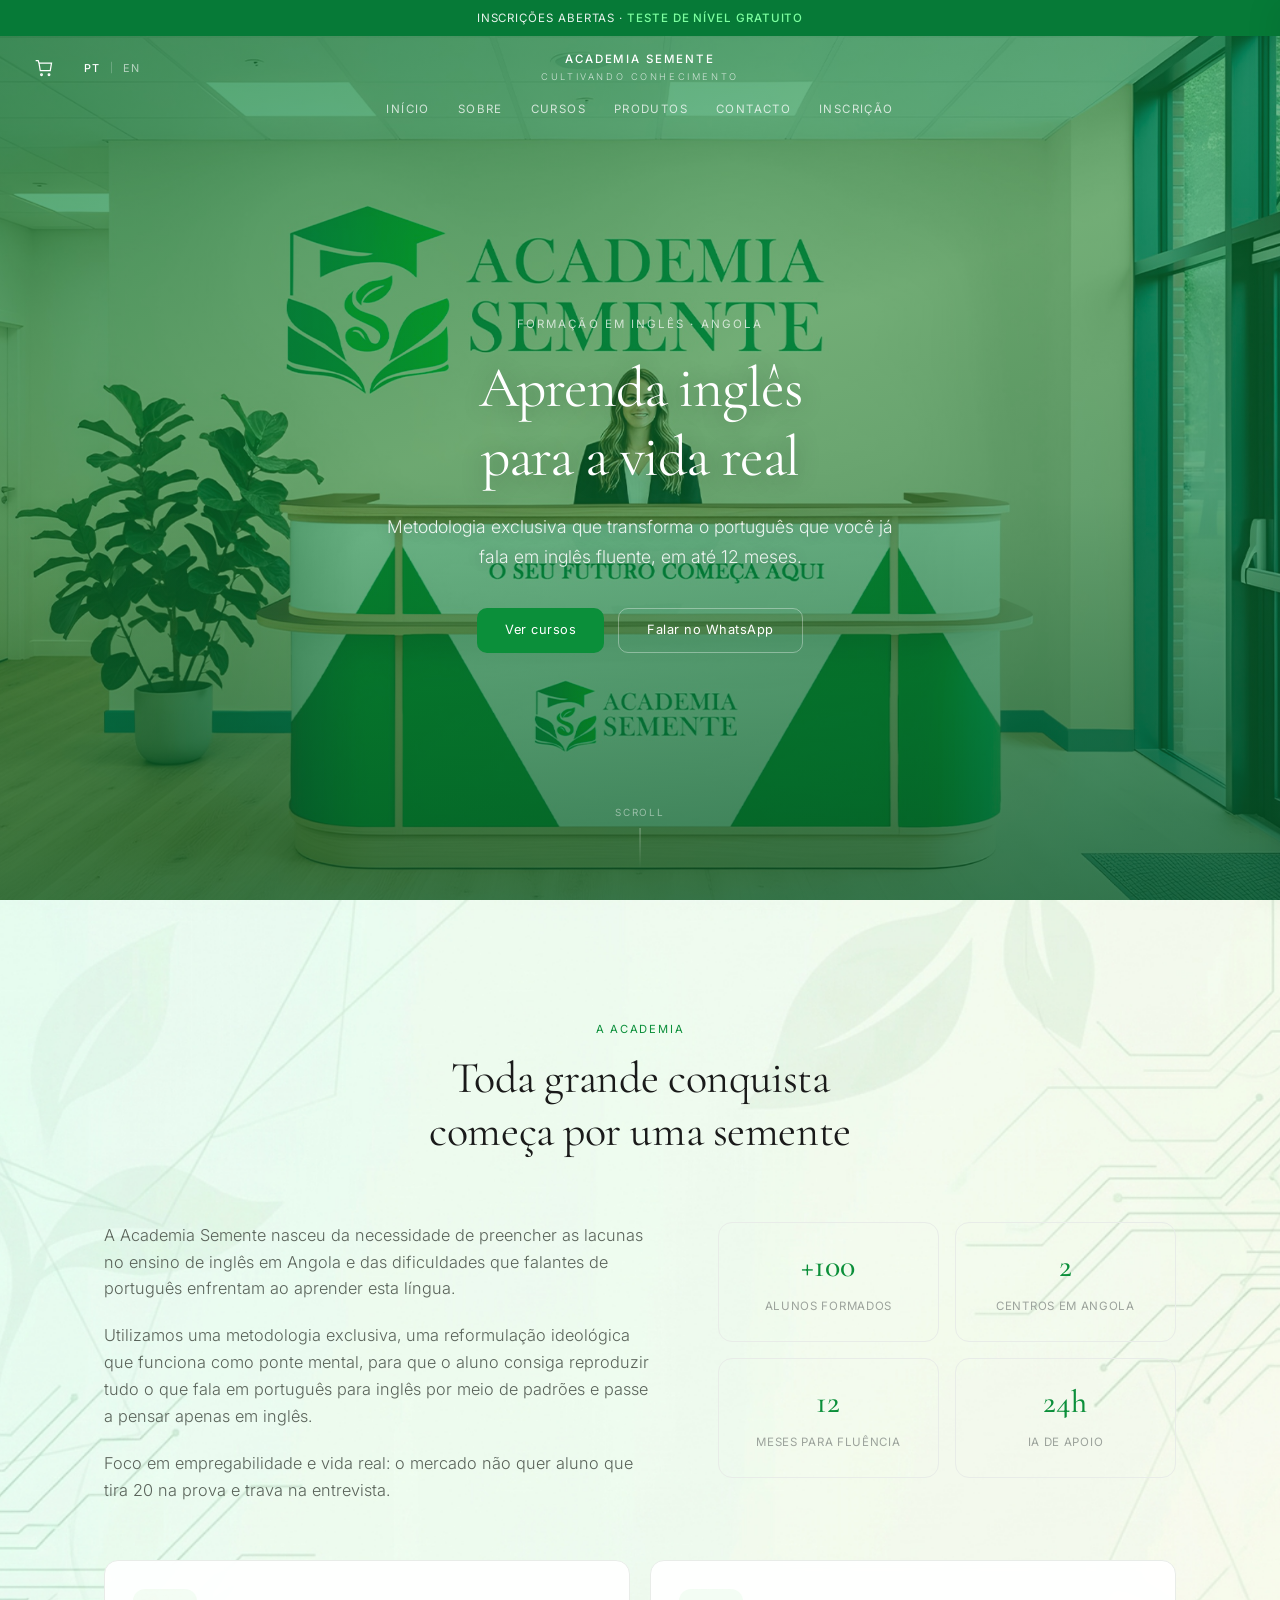
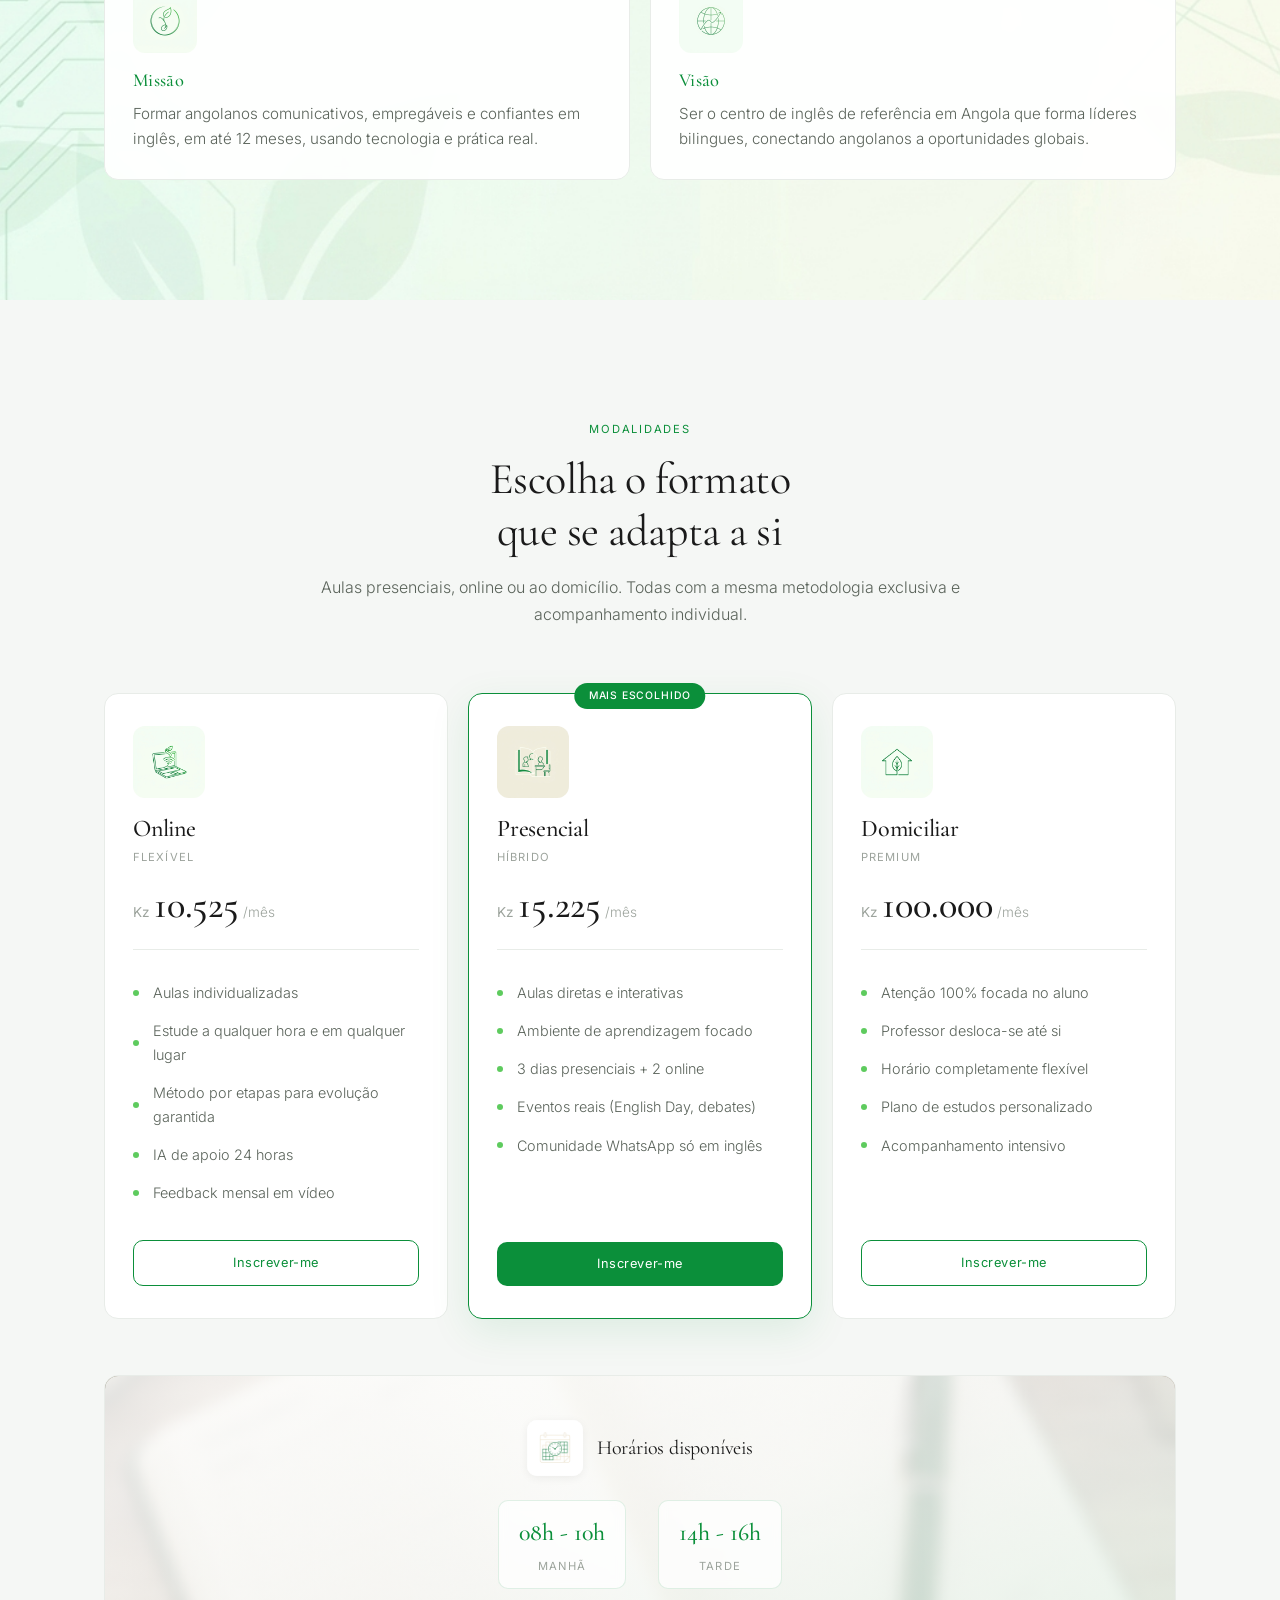
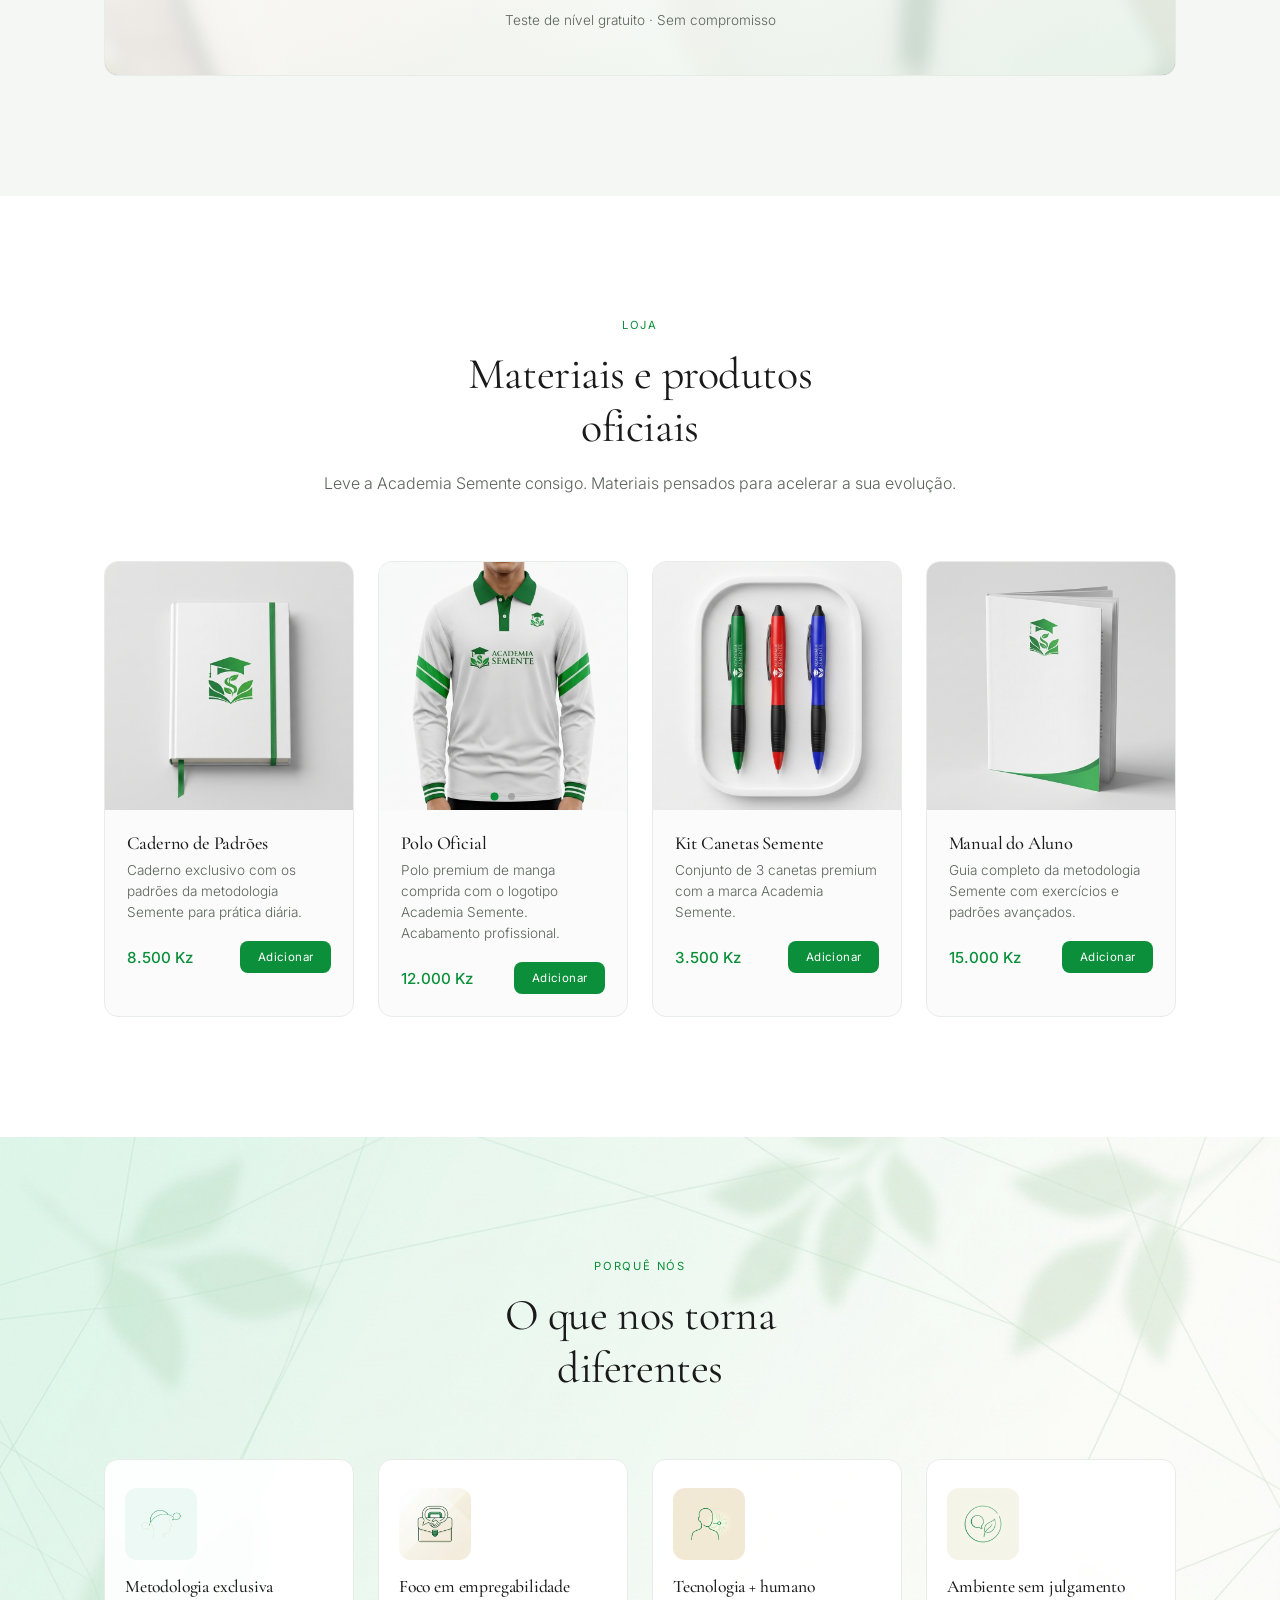
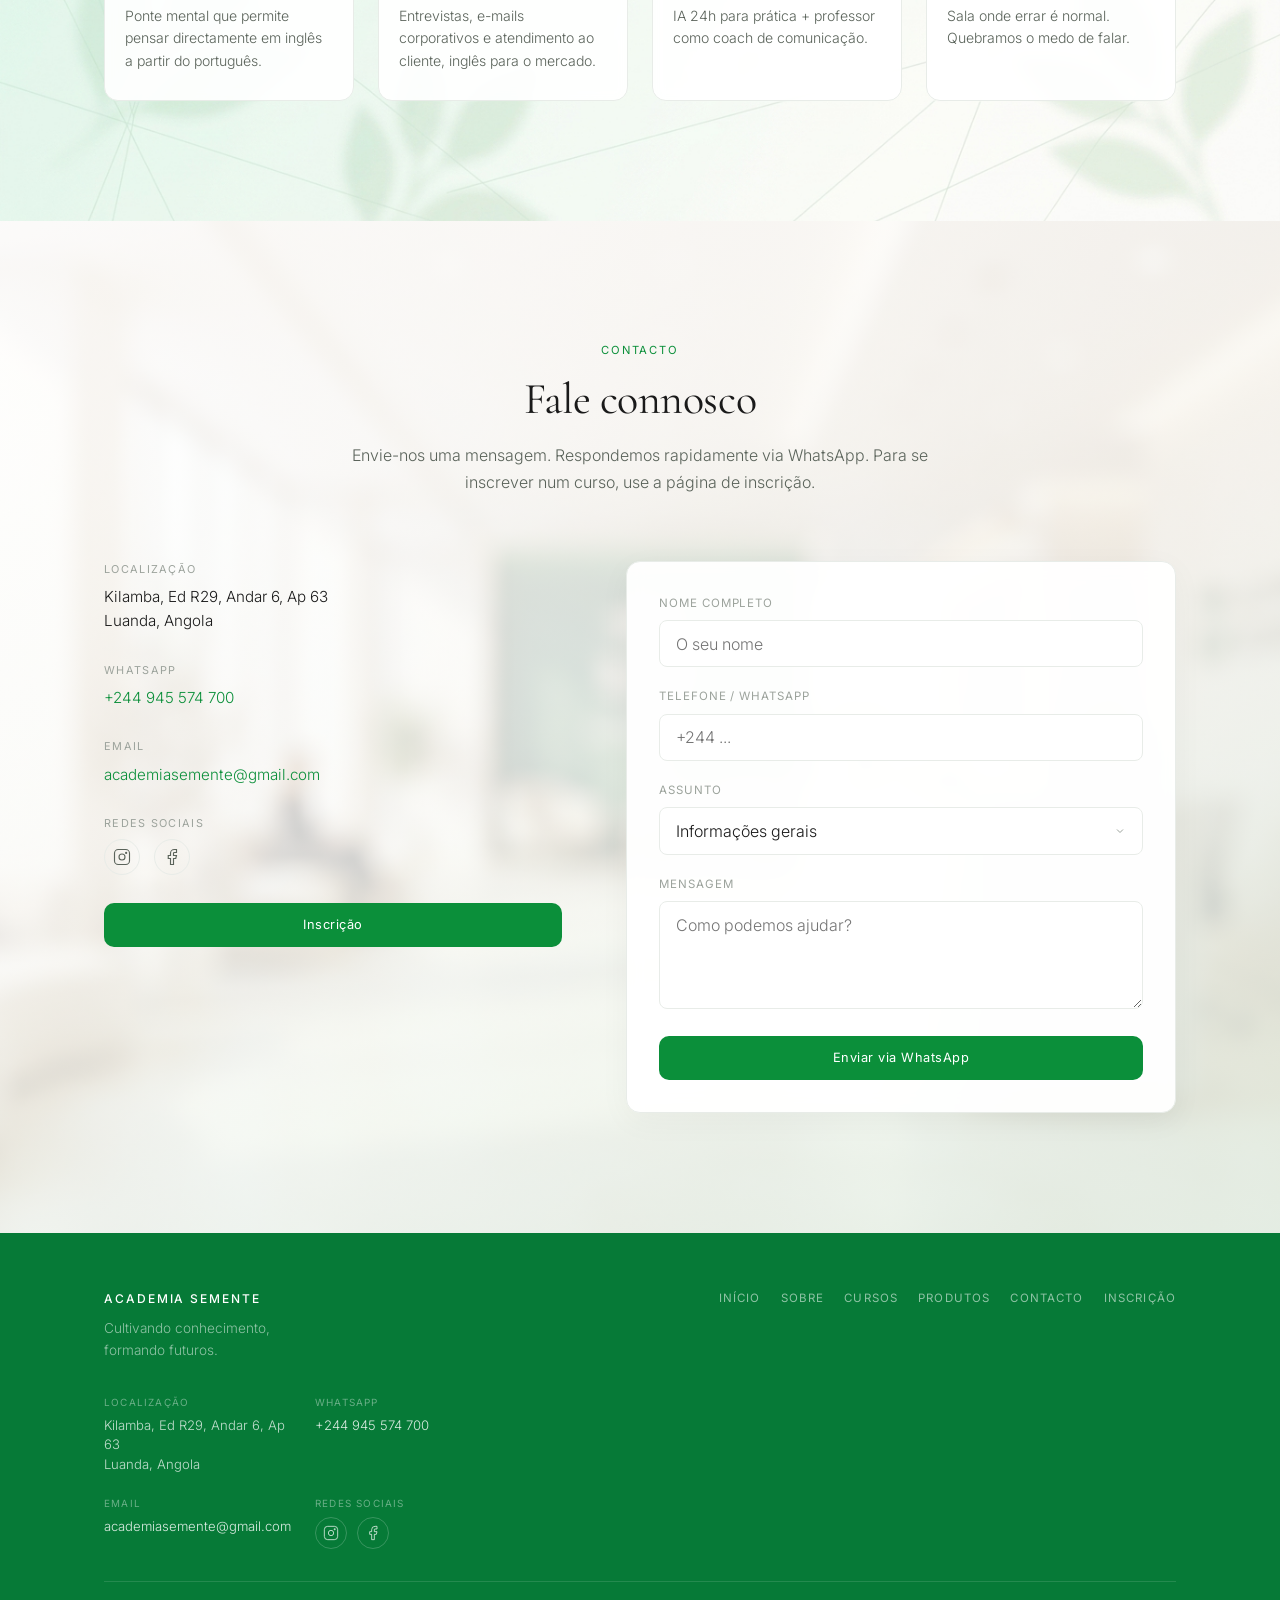
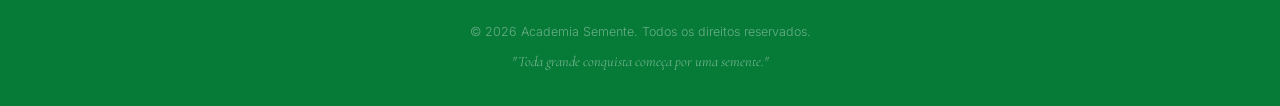
==== commit dbca5306: "Add files via upload" ====
--- a/academia-semente-website/index.html
+++ b/academia-semente-website/index.html
@@ -533,7 +533,7 @@
         <strong id="cartTotal">0 Kz</strong>
       </div>
       <button type="button" class="btn btn-outline btn-full cart-clear" id="cartClear" data-i18n="cartClear">Limpar tudo</button>
-      <button type="button" class="btn btn-primary btn-full" id="cartCheckout" data-i18n="cartCheckout">Finalizar no WhatsApp</button>
+      <button type="button" class="btn btn-primary btn-full" id="cartCheckout" data-i18n="cartCheckout">Finalizar compra</button>
     </div>
   </aside>
 
--- a/academia-semente-website/css/styles.css
+++ b/academia-semente-website/css/styles.css
@@ -1399,11 +1399,135 @@
   line-height: 1.6;
 }
 
-/* ========== INSCRIÇÃO ========== */
+/* ========== CONTACTO ========== */
+.contacto {
+  position: relative;
+  background: var(--white);
+  overflow: hidden;
+}
+
+.contacto-bg {
+  position: absolute;
+  inset: 0;
+  background-image: url('../assets/contact-bg.jpg');
+  background-size: cover;
+  background-position: center center;
+  background-repeat: no-repeat;
+  z-index: 0;
+}
+
+.contacto-bg::after {
+  content: '';
+  position: absolute;
+  inset: 0;
+  background: linear-gradient(
+    160deg,
+    rgba(255, 255, 255, 0.88) 0%,
+    rgba(250, 251, 250, 0.82) 50%,
+    rgba(232, 245, 236, 0.85) 100%
+  );
+}
+
+.contacto > .container {
+  position: relative;
+  z-index: 1;
+}
+
+.contact-grid {
+  display: grid;
+  gap: 3rem;
+}
+
+@media (min-width: 768px) {
+  .contact-grid {
+    grid-template-columns: 1fr 1.2fr;
+    gap: 4rem;
+    align-items: start;
+  }
+}
+
+.contact-info {
+  display: flex;
+  flex-direction: column;
+  gap: 1.75rem;
+}
+
+.info-item .info-label {
+  display: block;
+  font-size: 0.68rem;
+  font-weight: 400;
+  letter-spacing: 0.12em;
+  text-transform: uppercase;
+  color: var(--text-muted);
+  margin-bottom: 0.4rem;
+}
+
+.info-item p {
+  font-size: 0.95rem;
+  font-weight: 300;
+  color: var(--text);
+  line-height: 1.6;
+}
+
+.info-item a {
+  color: var(--accent);
+  transition: color var(--trans);
+}
+
+.info-item a:hover {
+  color: var(--green-dark);
+}
+
+.social-links {
+  display: flex;
+  gap: 0.85rem;
+  margin-top: 0.25rem;
+}
+
+.social-links a {
+  width: 36px;
+  height: 36px;
+  border: 1px solid var(--gray-200);
+  border-radius: 50%;
+  display: flex;
+  align-items: center;
+  justify-content: center;
+  color: var(--text-soft);
+  transition: all var(--trans);
+}
+
+.social-links a:hover {
+  border-color: var(--accent);
+  color: var(--accent);
+}
+
+.contact-form {
+  border: 1px solid var(--gray-200);
+  border-radius: var(--radius);
+  padding: 2rem;
+  background: rgba(255, 255, 255, 0.95);
+  backdrop-filter: blur(8px);
+  -webkit-backdrop-filter: blur(8px);
+  box-shadow: 0 8px 32px rgba(0, 0, 0, 0.04);
+}
+
+/* ========== INSCRIÇÃO (dedicated page) ========== */
 .inscricao {
   position: relative;
   background: var(--white);
   overflow: hidden;
+}
+
+/* Enrol page: keep header transparent over hero (no forced solid state) */
+.page-enroll .site-header:not(.scrolled) {
+  background: transparent;
+  border-bottom: none;
+  box-shadow: none;
+}
+
+.page-inscricao {
+  padding-top: 1.5rem;
+  min-height: 70vh;
 }
 
 .inscricao-bg {
@@ -1438,7 +1562,6 @@
   justify-content: center;
 }
 
-/* Form */
 .enroll-form {
   width: 100%;
   max-width: 480px;
@@ -1451,6 +1574,21 @@
   box-shadow: 0 8px 32px rgba(0, 0, 0, 0.04);
 }
 
+.enroll-form--wide {
+  max-width: 640px;
+}
+
+.form-row {
+  display: grid;
+  gap: 1rem;
+}
+
+@media (min-width: 560px) {
+  .form-row {
+    grid-template-columns: 1fr 1fr;
+  }
+}
+
 .form-hint {
   margin-top: 0.85rem;
   font-size: 0.75rem;
@@ -1459,6 +1597,31 @@
   text-align: center;
   letter-spacing: 0.02em;
 }
+
+.desktop-nav a.nav-active {
+  color: var(--white);
+  font-weight: 500;
+}
+
+.site-header.scrolled .desktop-nav a.nav-active {
+  color: var(--accent);
+}
+
+/* Enrolment page hero — same image, slightly shorter on large screens */
+.hero--enroll {
+  min-height: 85vh;
+}
+
+@media (min-width: 900px) {
+  .hero--enroll {
+    min-height: 78vh;
+  }
+}
+
+.page-enroll .page-inscricao {
+  padding-top: 3rem;
+}
+
 
 .form-group {
   margin-bottom: 1.25rem;
@@ -1652,6 +1815,187 @@
   color: rgba(255,255,255,0.5) !important;
 }
 
+
+/* ========== CHECKOUT ========== */
+.page-checkout .site-header {
+  background: rgba(255, 255, 255, 0.95);
+  backdrop-filter: blur(14px);
+  -webkit-backdrop-filter: blur(14px);
+  border-bottom: 1px solid var(--gray-200);
+}
+
+.checkout-page {
+  padding-top: calc(var(--header-height) + var(--announce-height) + 2.5rem);
+  padding-bottom: 4rem;
+  min-height: 70vh;
+  background: var(--surface, #fafbfa);
+}
+
+.checkout-grid {
+  display: grid;
+  gap: 2.5rem;
+  max-width: 960px;
+  margin: 0 auto;
+}
+
+@media (min-width: 800px) {
+  .checkout-grid {
+    grid-template-columns: 1fr 1.1fr;
+    gap: 3rem;
+    align-items: start;
+  }
+}
+
+.checkout-block-title {
+  font-family: 'Cormorant Garamond', serif;
+  font-size: 1.35rem;
+  font-weight: 500;
+  color: var(--text);
+  margin-bottom: 1.25rem;
+  letter-spacing: -0.01em;
+}
+
+.checkout-summary {
+  border: 1px solid var(--gray-200);
+  border-radius: var(--radius);
+  padding: 1.5rem;
+  background: var(--white);
+}
+
+.checkout-items {
+  display: flex;
+  flex-direction: column;
+  gap: 0;
+  margin-bottom: 1.25rem;
+}
+
+.checkout-item {
+  display: grid;
+  grid-template-columns: 56px 1fr auto;
+  grid-template-rows: auto auto;
+  gap: 0.35rem 0.85rem;
+  padding: 1rem 0;
+  border-bottom: 1px solid var(--gray-100);
+  align-items: start;
+}
+
+.checkout-item:last-child {
+  border-bottom: none;
+}
+
+.checkout-item-img {
+  grid-row: 1 / 3;
+  width: 56px;
+  height: 56px;
+  border-radius: 6px;
+  overflow: hidden;
+  border: 1px solid var(--gray-100);
+  background: var(--gray-50, #f5f5f5);
+}
+
+.checkout-item-img img {
+  width: 100%;
+  height: 100%;
+  object-fit: cover;
+}
+
+.checkout-item-info {
+  min-width: 0;
+}
+
+.checkout-item-name {
+  font-size: 0.9rem;
+  font-weight: 400;
+  color: var(--text);
+}
+
+.checkout-item-meta {
+  font-size: 0.78rem;
+  font-weight: 300;
+  color: var(--text-muted);
+  margin-top: 0.15rem;
+}
+
+.checkout-item-line {
+  font-size: 0.88rem;
+  font-weight: 500;
+  color: var(--accent);
+  text-align: right;
+  white-space: nowrap;
+}
+
+.checkout-item-actions {
+  grid-column: 2 / 4;
+  display: flex;
+  align-items: center;
+  gap: 0.45rem;
+  margin-top: 0.25rem;
+}
+
+.checkout-total-row {
+  display: flex;
+  justify-content: space-between;
+  align-items: center;
+  padding-top: 1rem;
+  border-top: 1px solid var(--gray-200);
+  font-size: 0.95rem;
+}
+
+.checkout-total-row strong {
+  font-family: 'Cormorant Garamond', serif;
+  font-size: 1.45rem;
+  font-weight: 500;
+  color: var(--accent);
+}
+
+.checkout-continue {
+  display: inline-block;
+  margin-top: 1rem;
+  font-size: 0.78rem;
+  font-weight: 400;
+  letter-spacing: 0.06em;
+  text-transform: uppercase;
+  color: var(--text-muted);
+  border-bottom: 1px solid transparent;
+  transition: color var(--trans), border-color var(--trans);
+}
+
+.checkout-continue:hover {
+  color: var(--accent);
+  border-bottom-color: var(--accent);
+}
+
+.checkout-form {
+  border: 1px solid var(--gray-200);
+  border-radius: var(--radius);
+  padding: 1.75rem 1.5rem;
+  background: var(--white);
+}
+
+.checkout-empty {
+  text-align: center;
+  padding: 4rem 1.5rem;
+  max-width: 400px;
+  margin: 0 auto;
+}
+
+.checkout-empty p {
+  font-size: 1rem;
+  font-weight: 300;
+  color: var(--text-muted);
+  margin-bottom: 1.5rem;
+}
+
+@media (max-width: 560px) {
+  .checkout-item {
+    grid-template-columns: 48px 1fr auto;
+  }
+  .checkout-item-img {
+    width: 48px;
+    height: 48px;
+  }
+}
+
 /* ========== UTILITIES ========== */
 @media (max-width: 899px) {
   .site-header.scrolled .brand-name,
